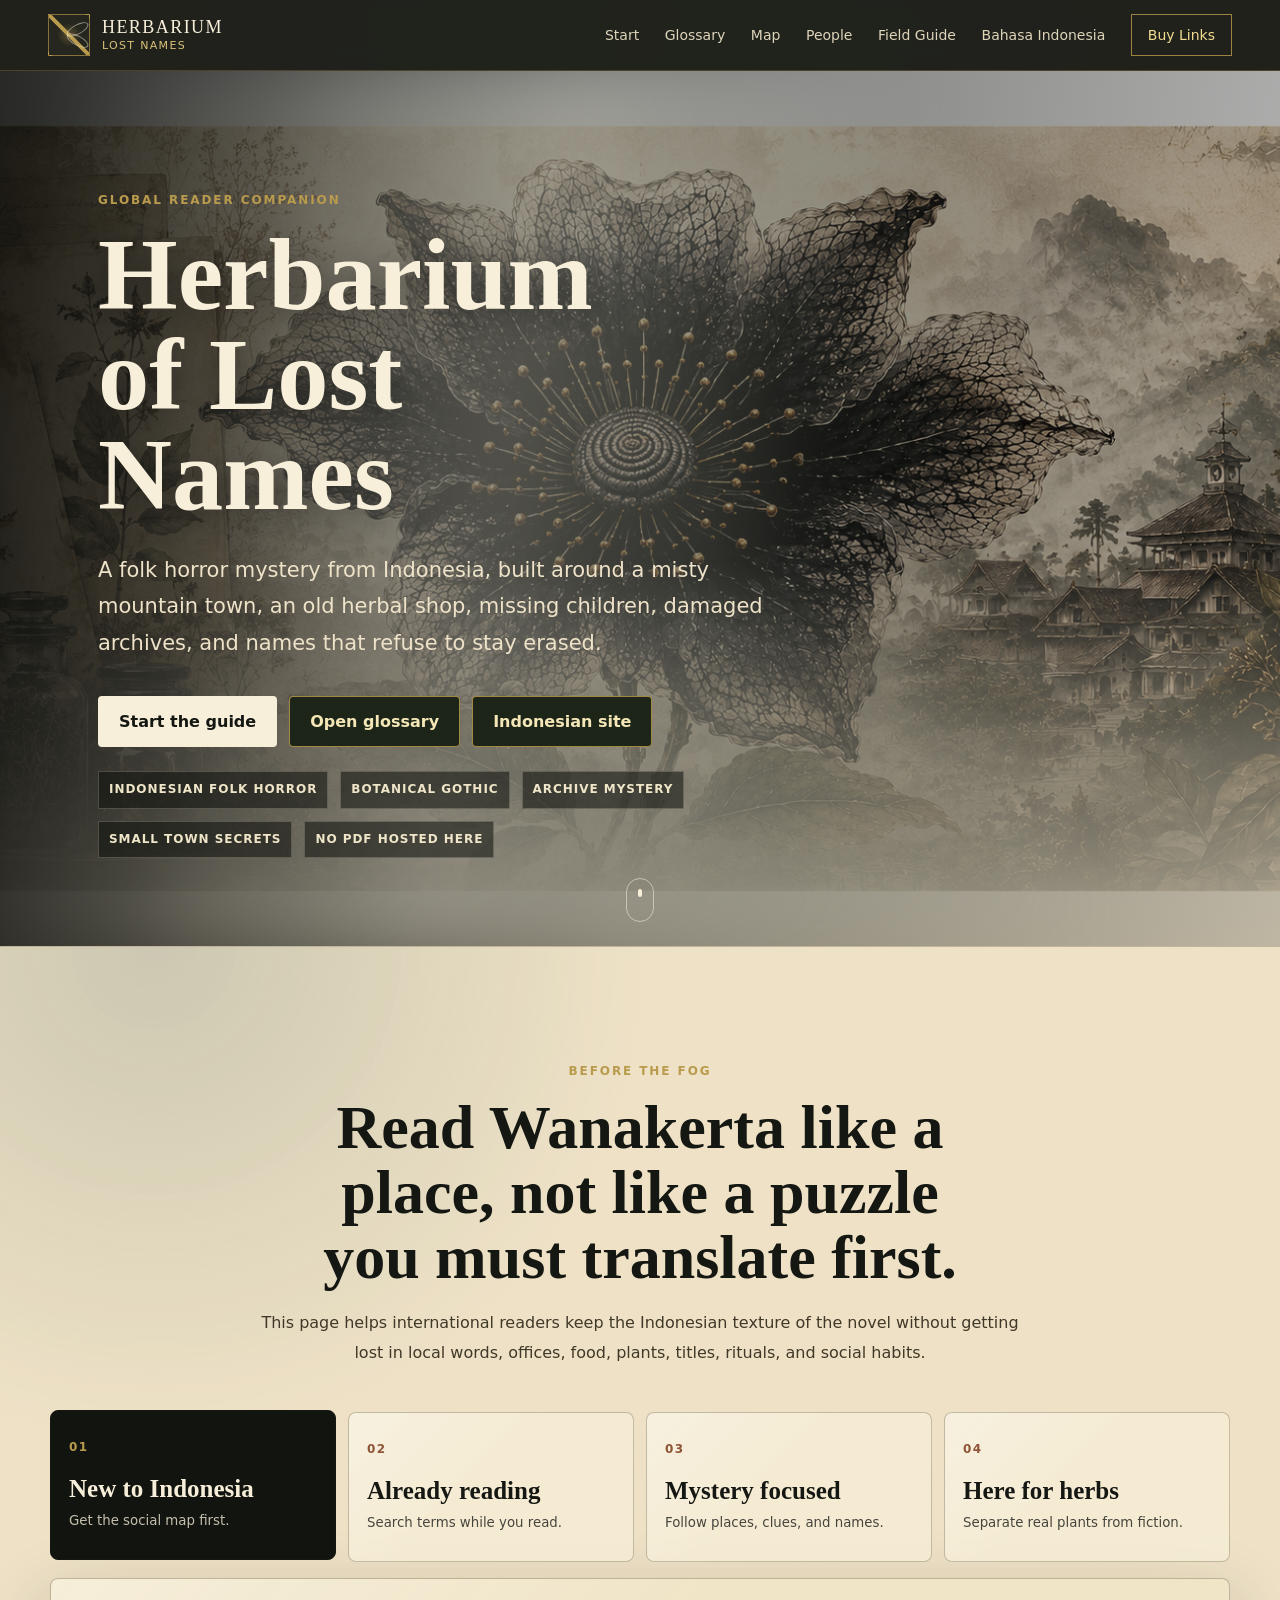
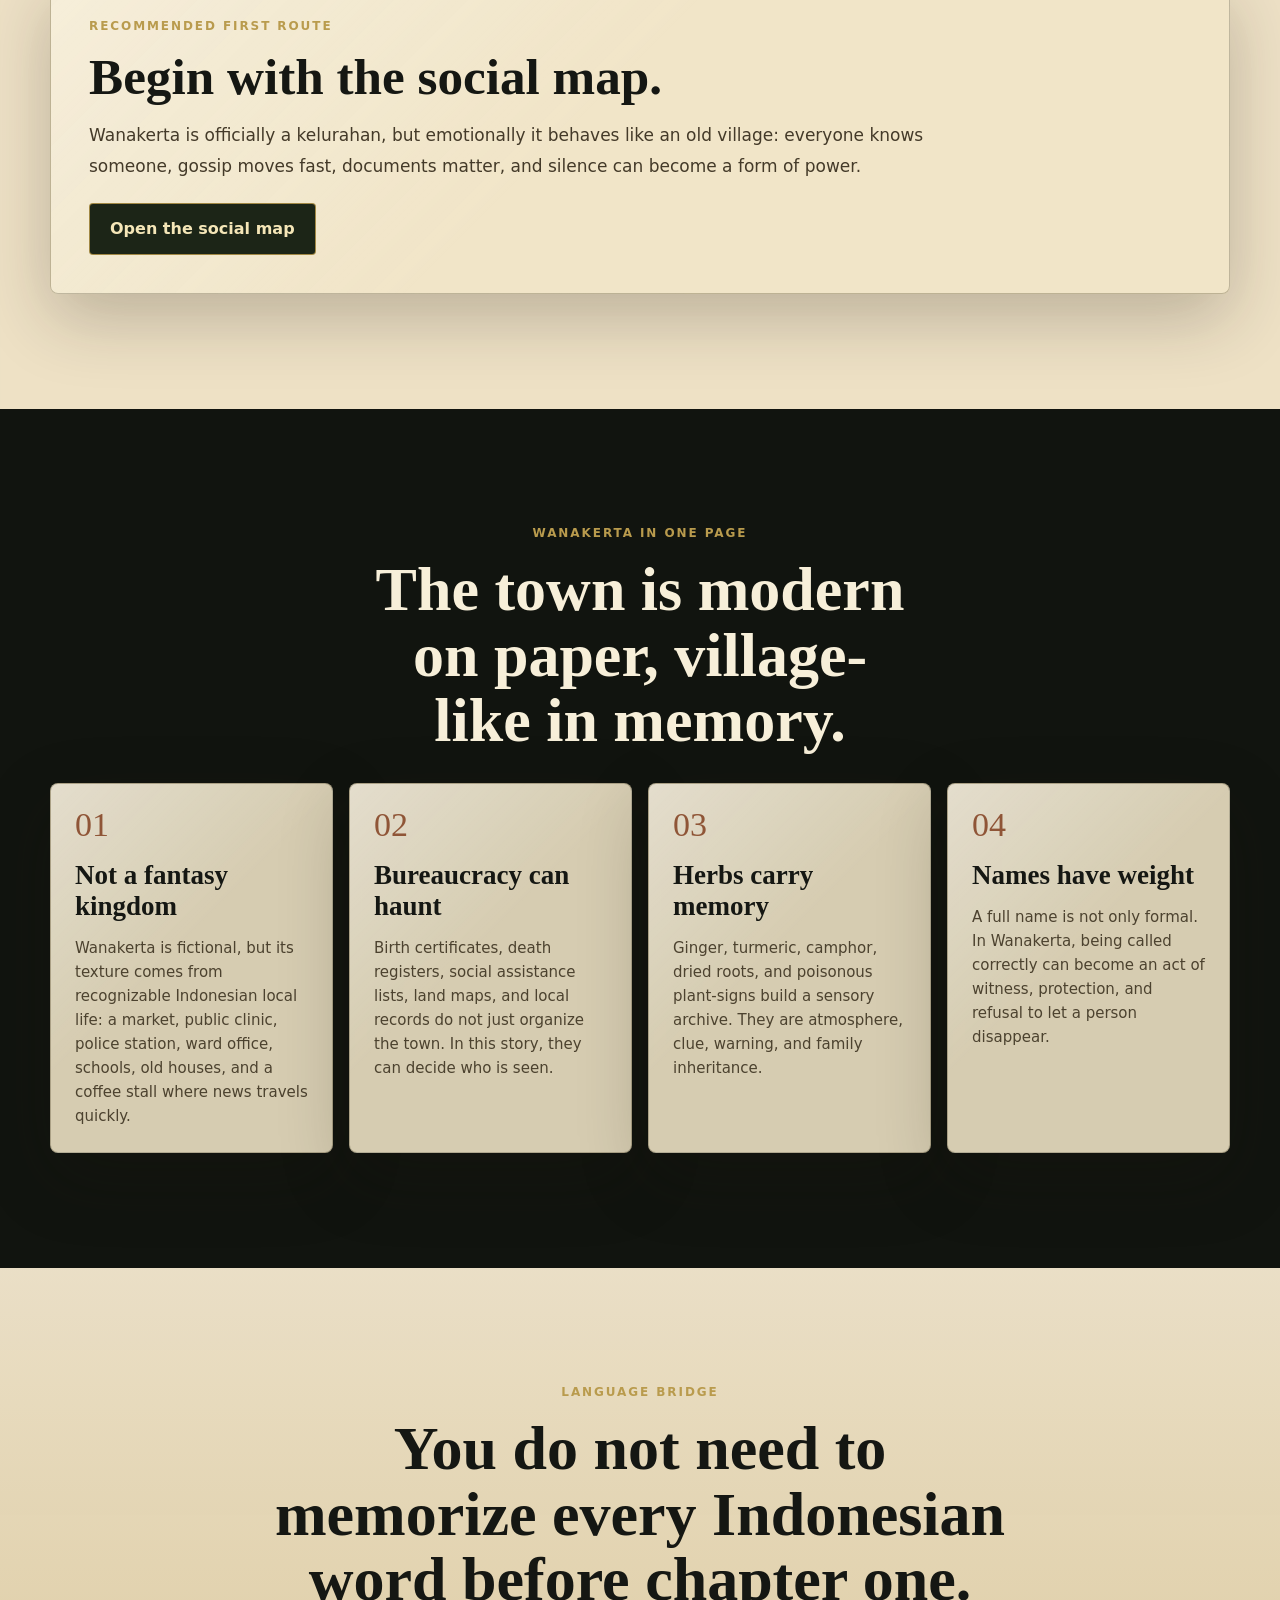
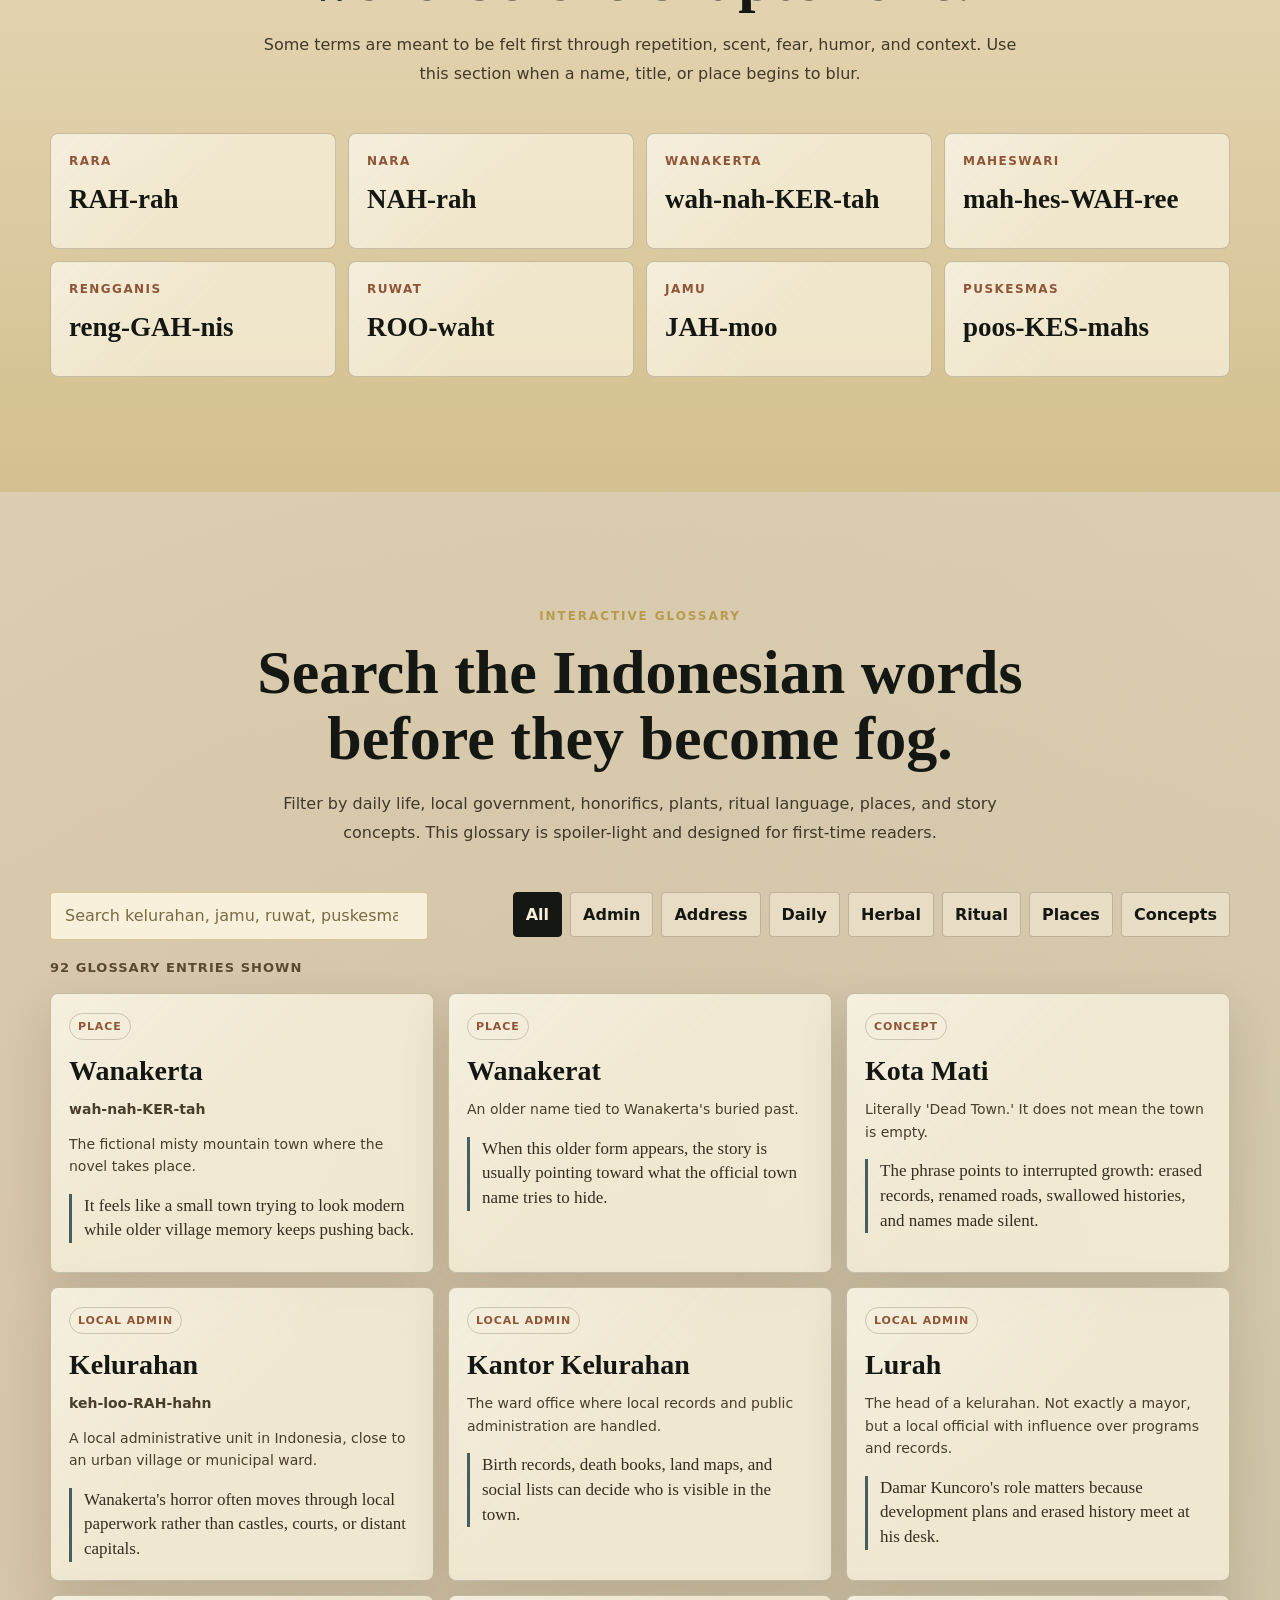
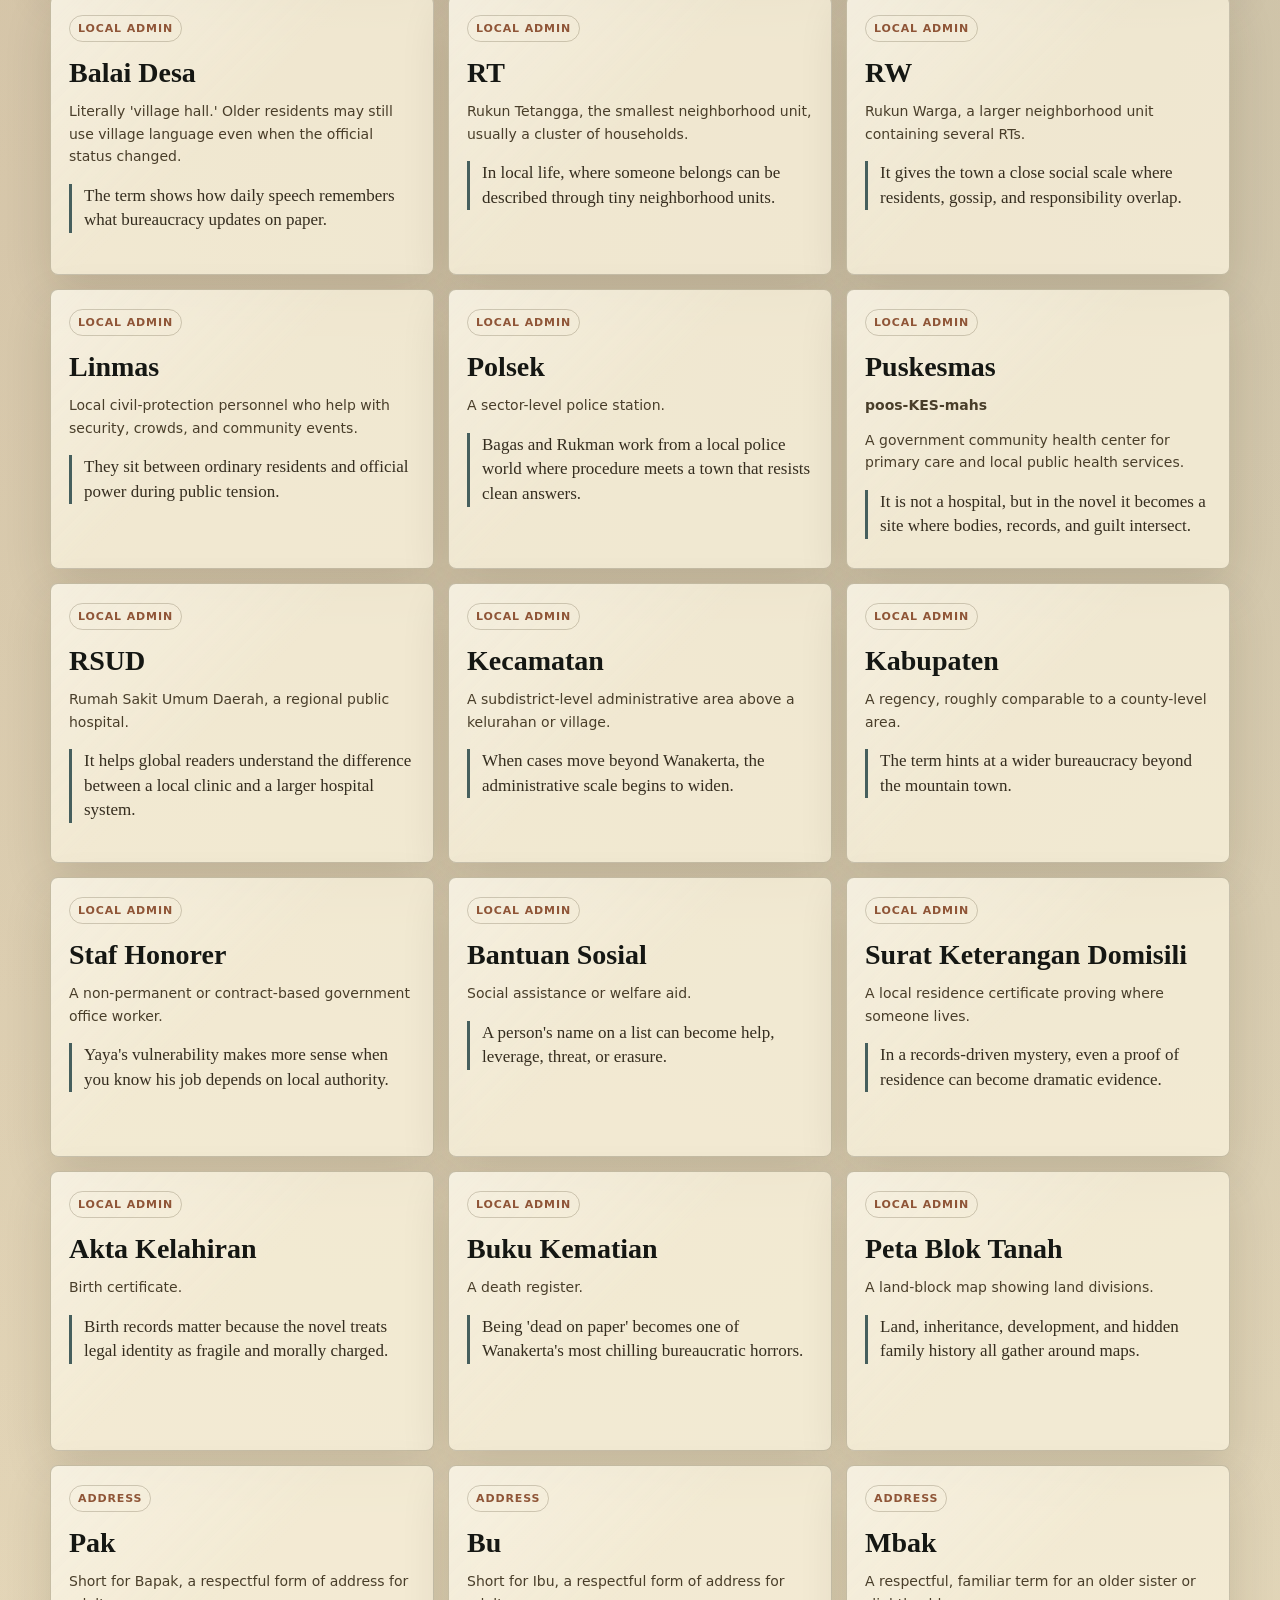
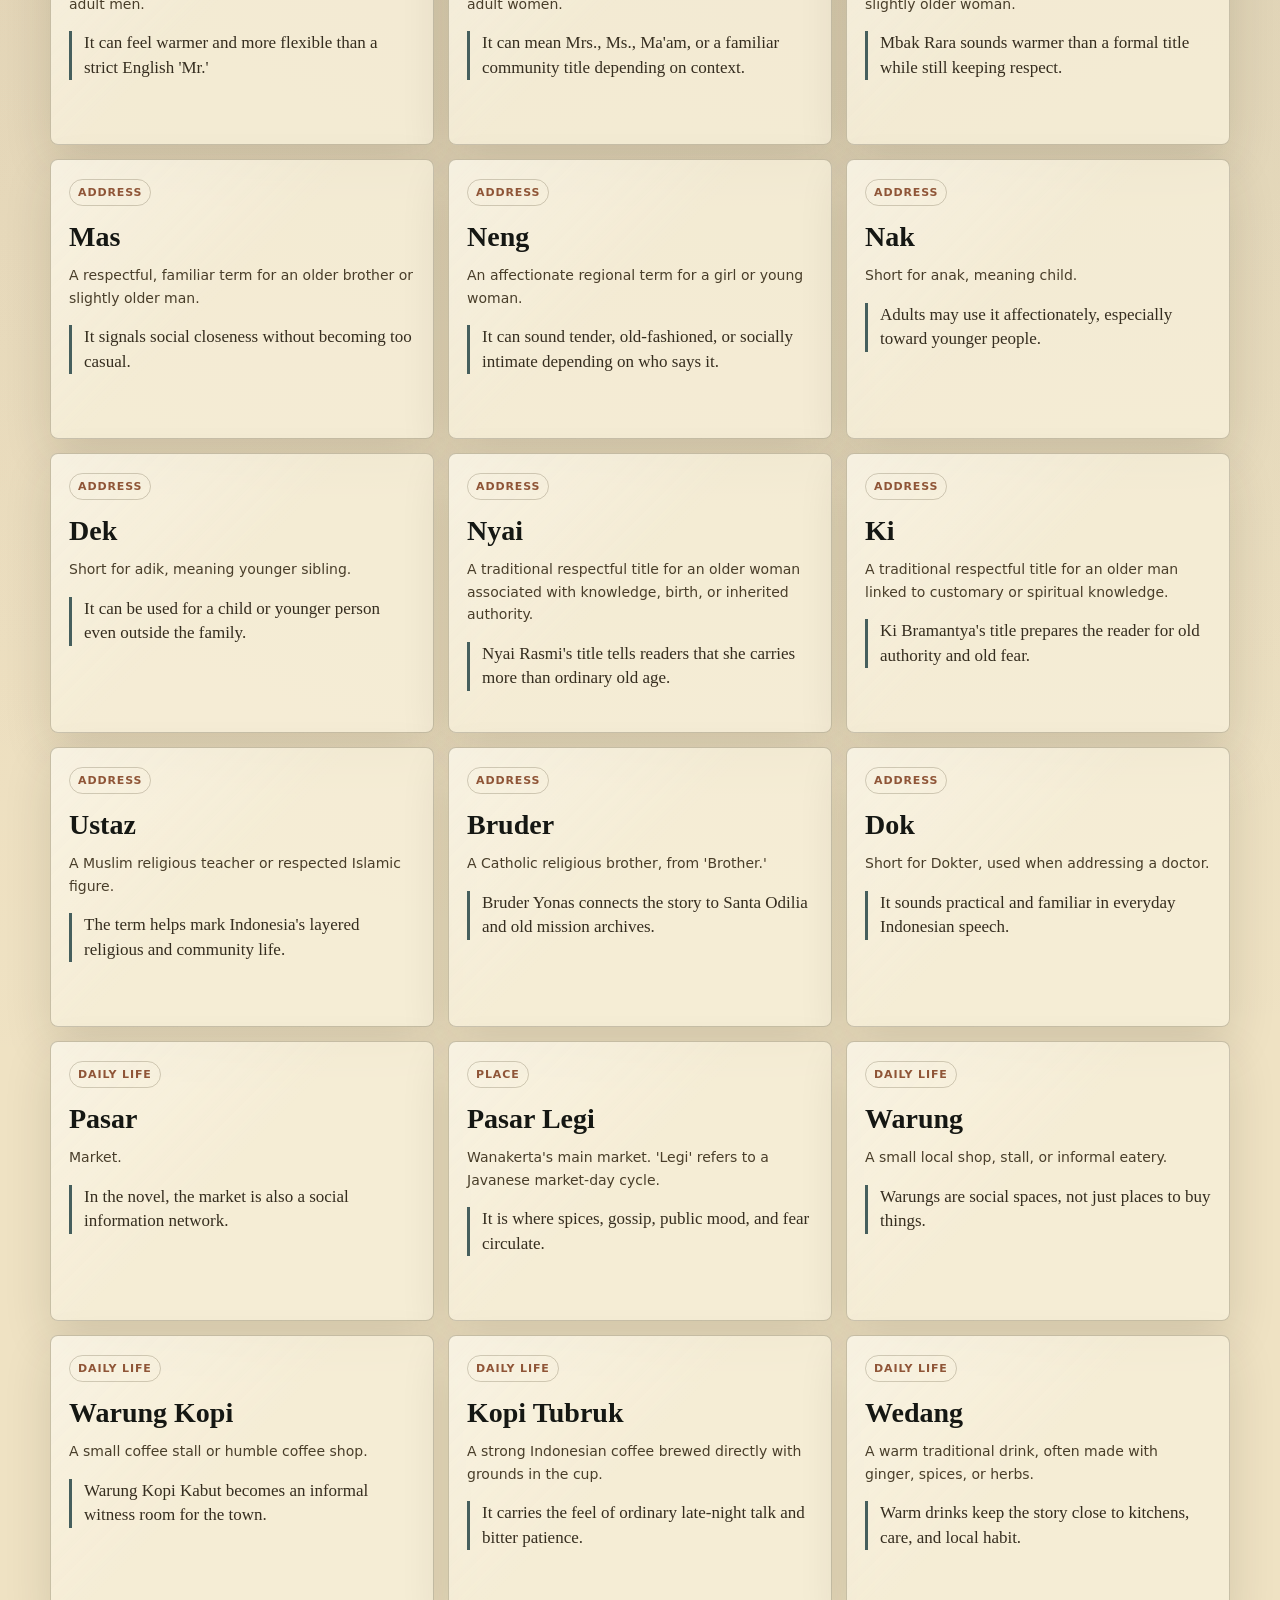
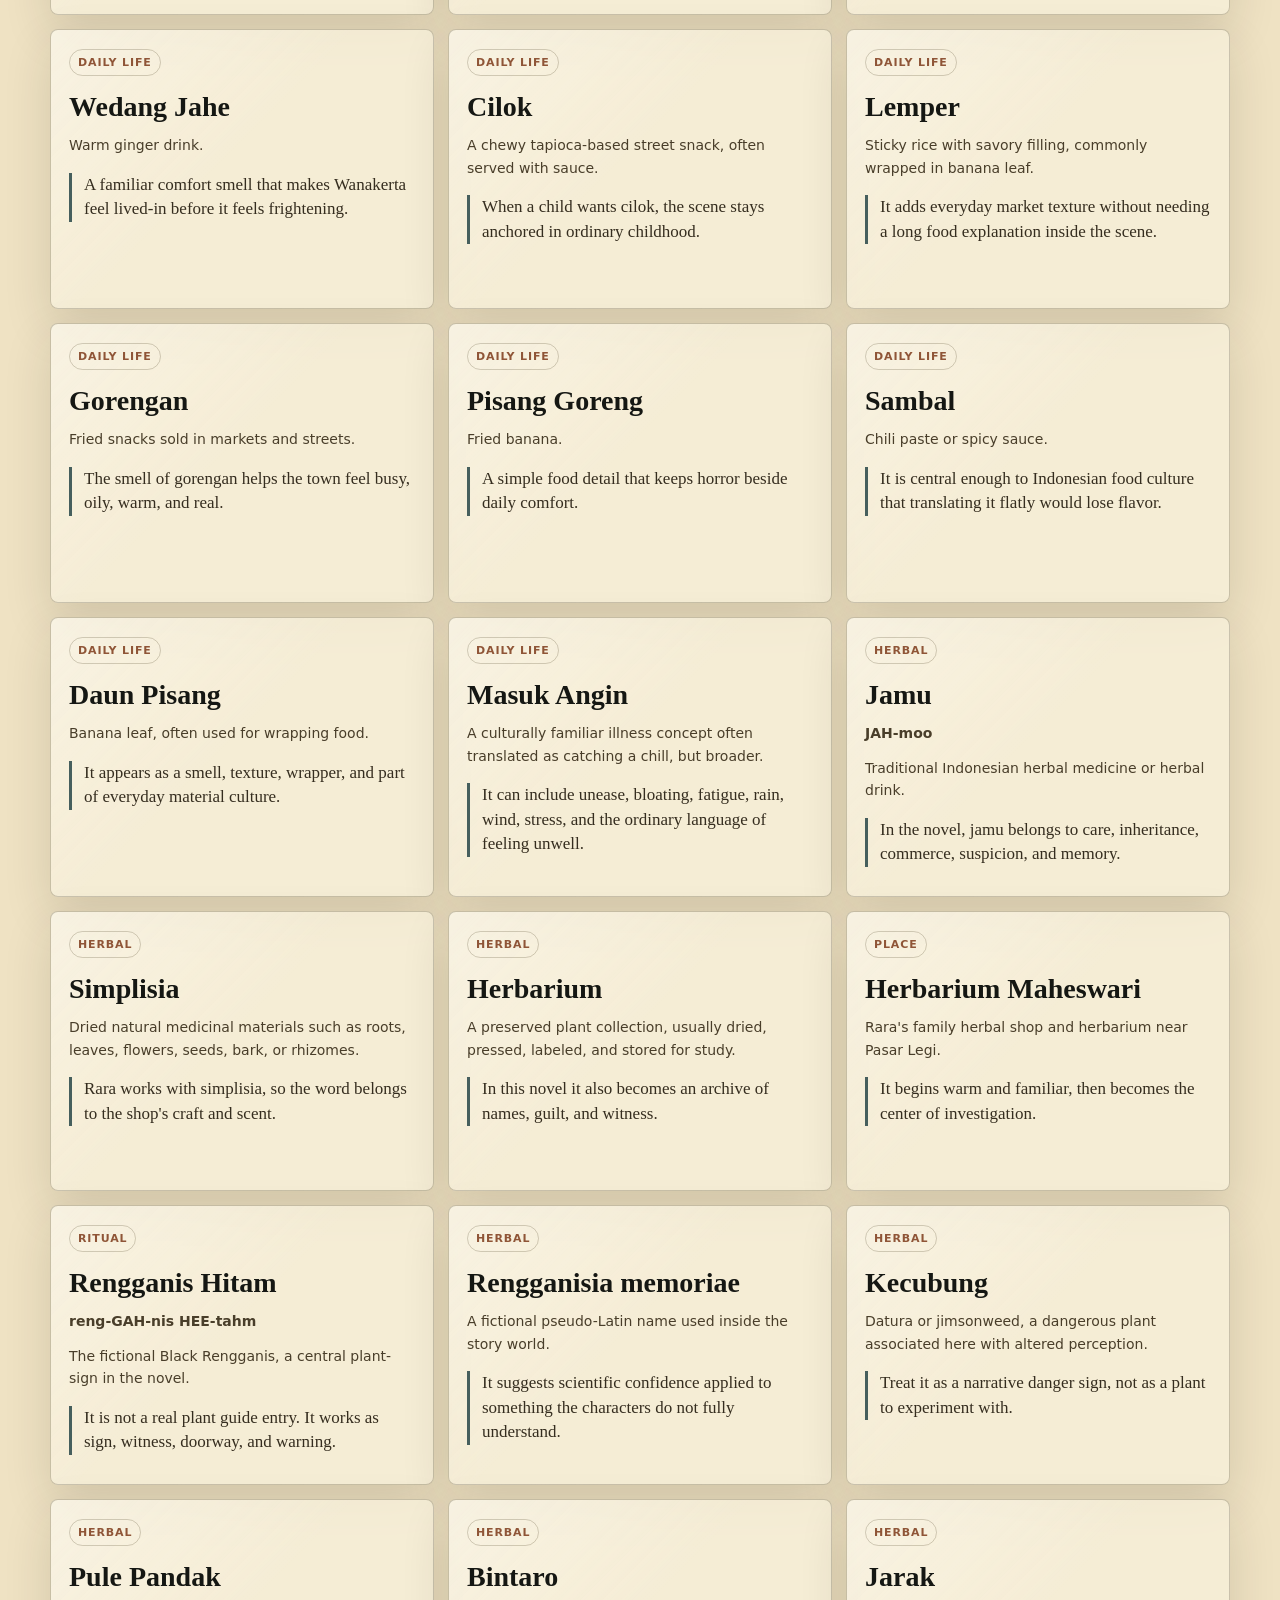
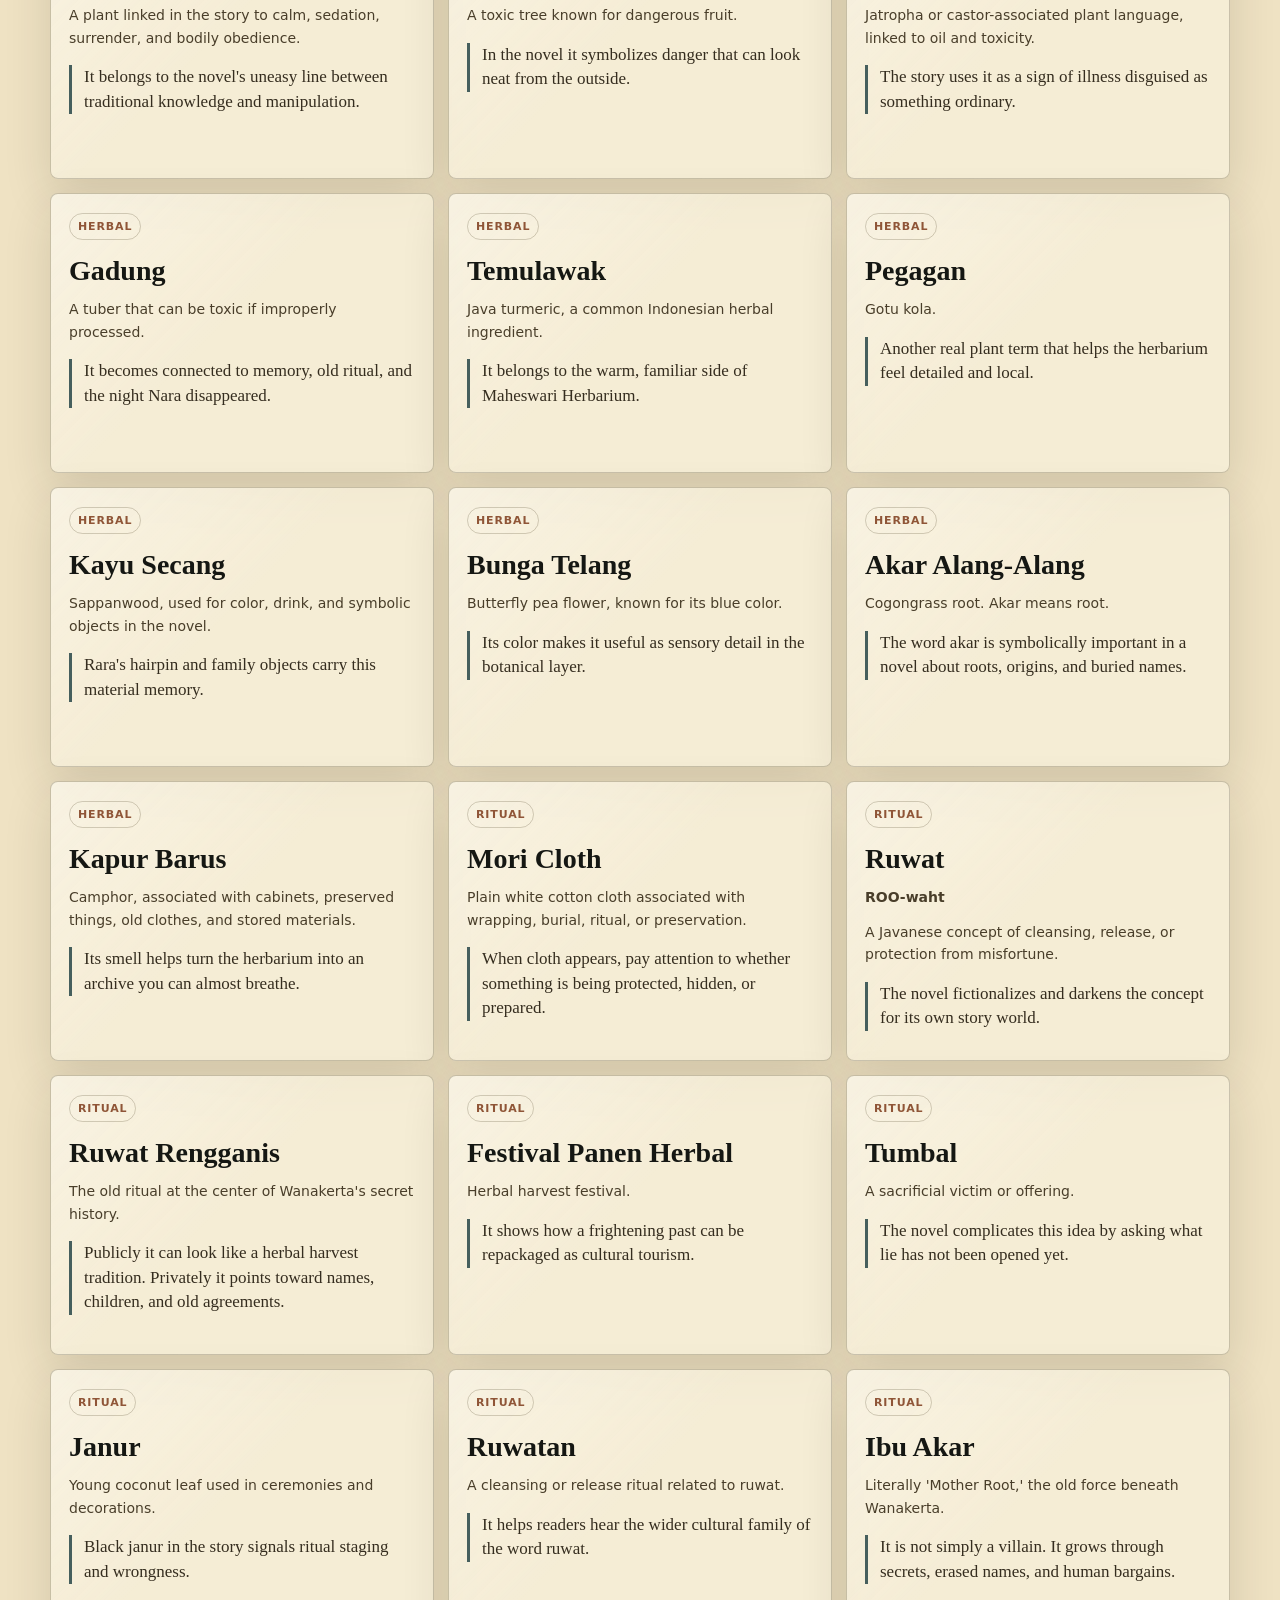
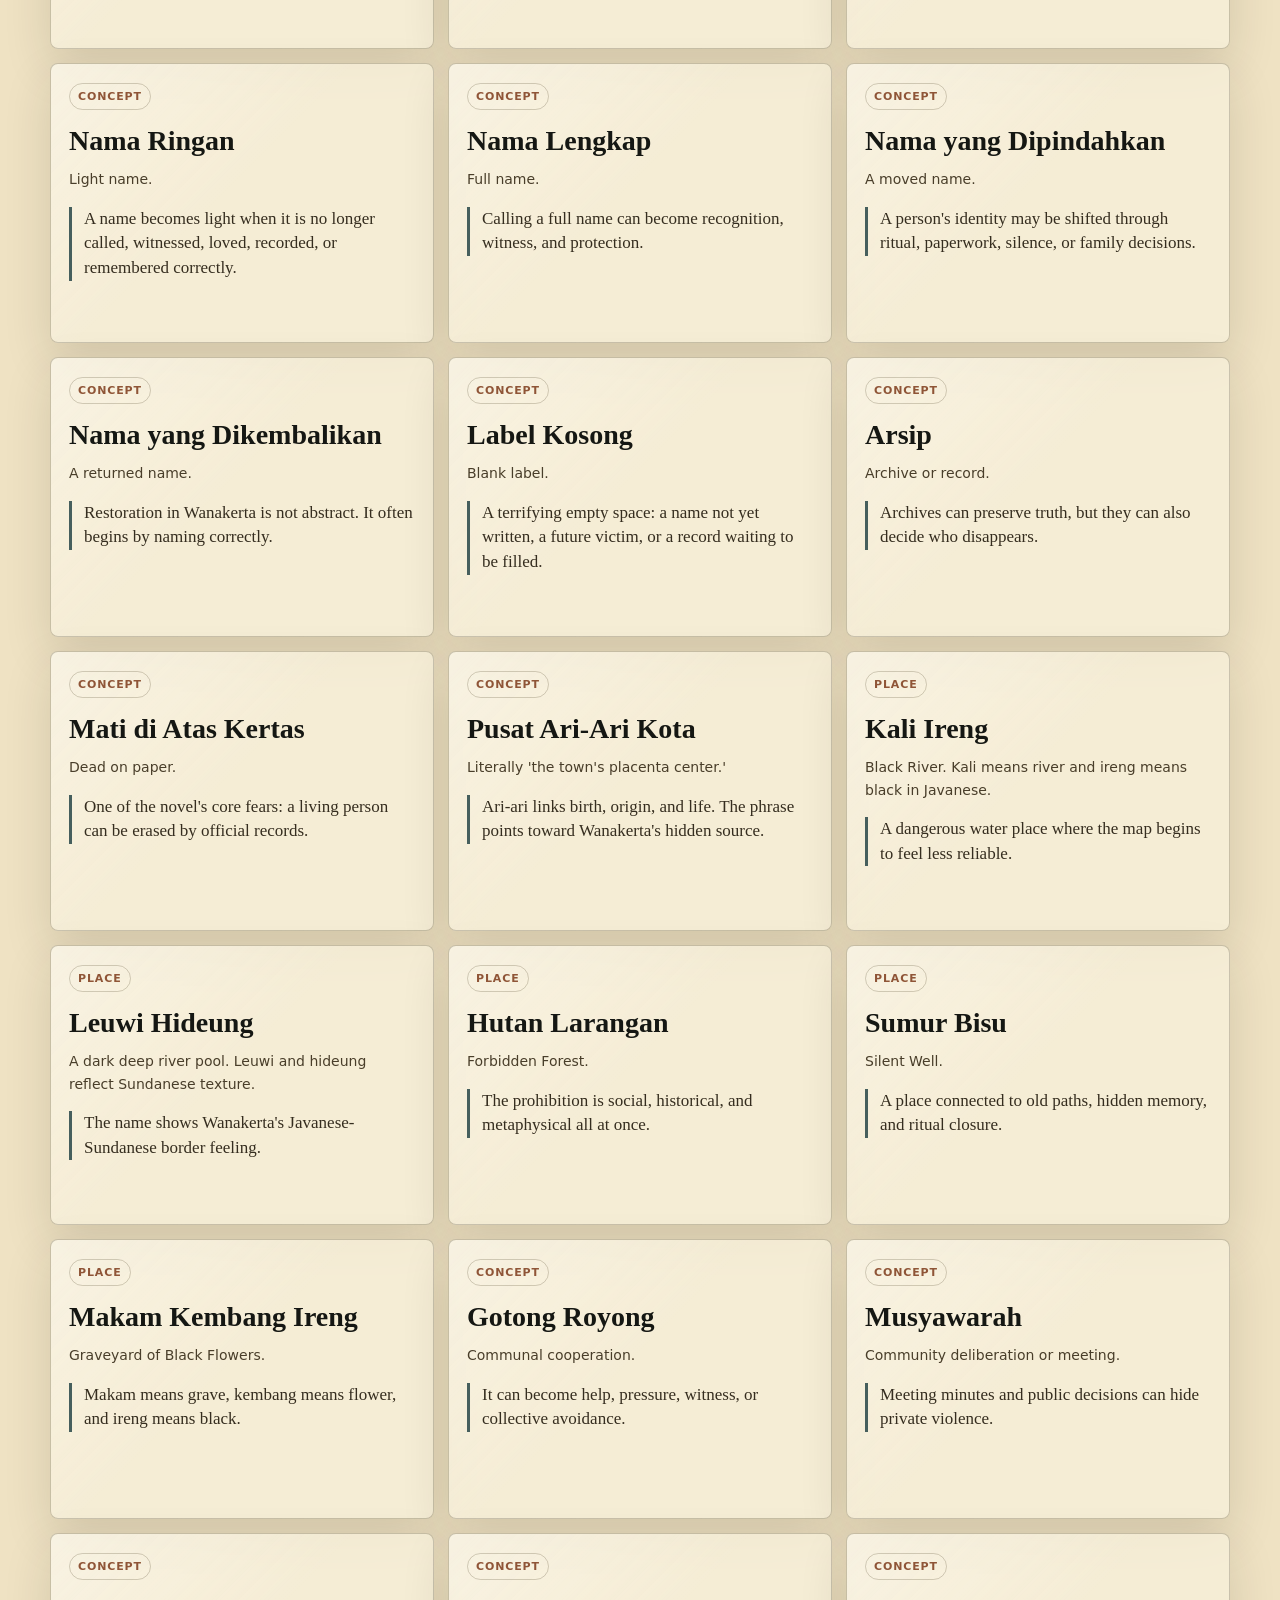
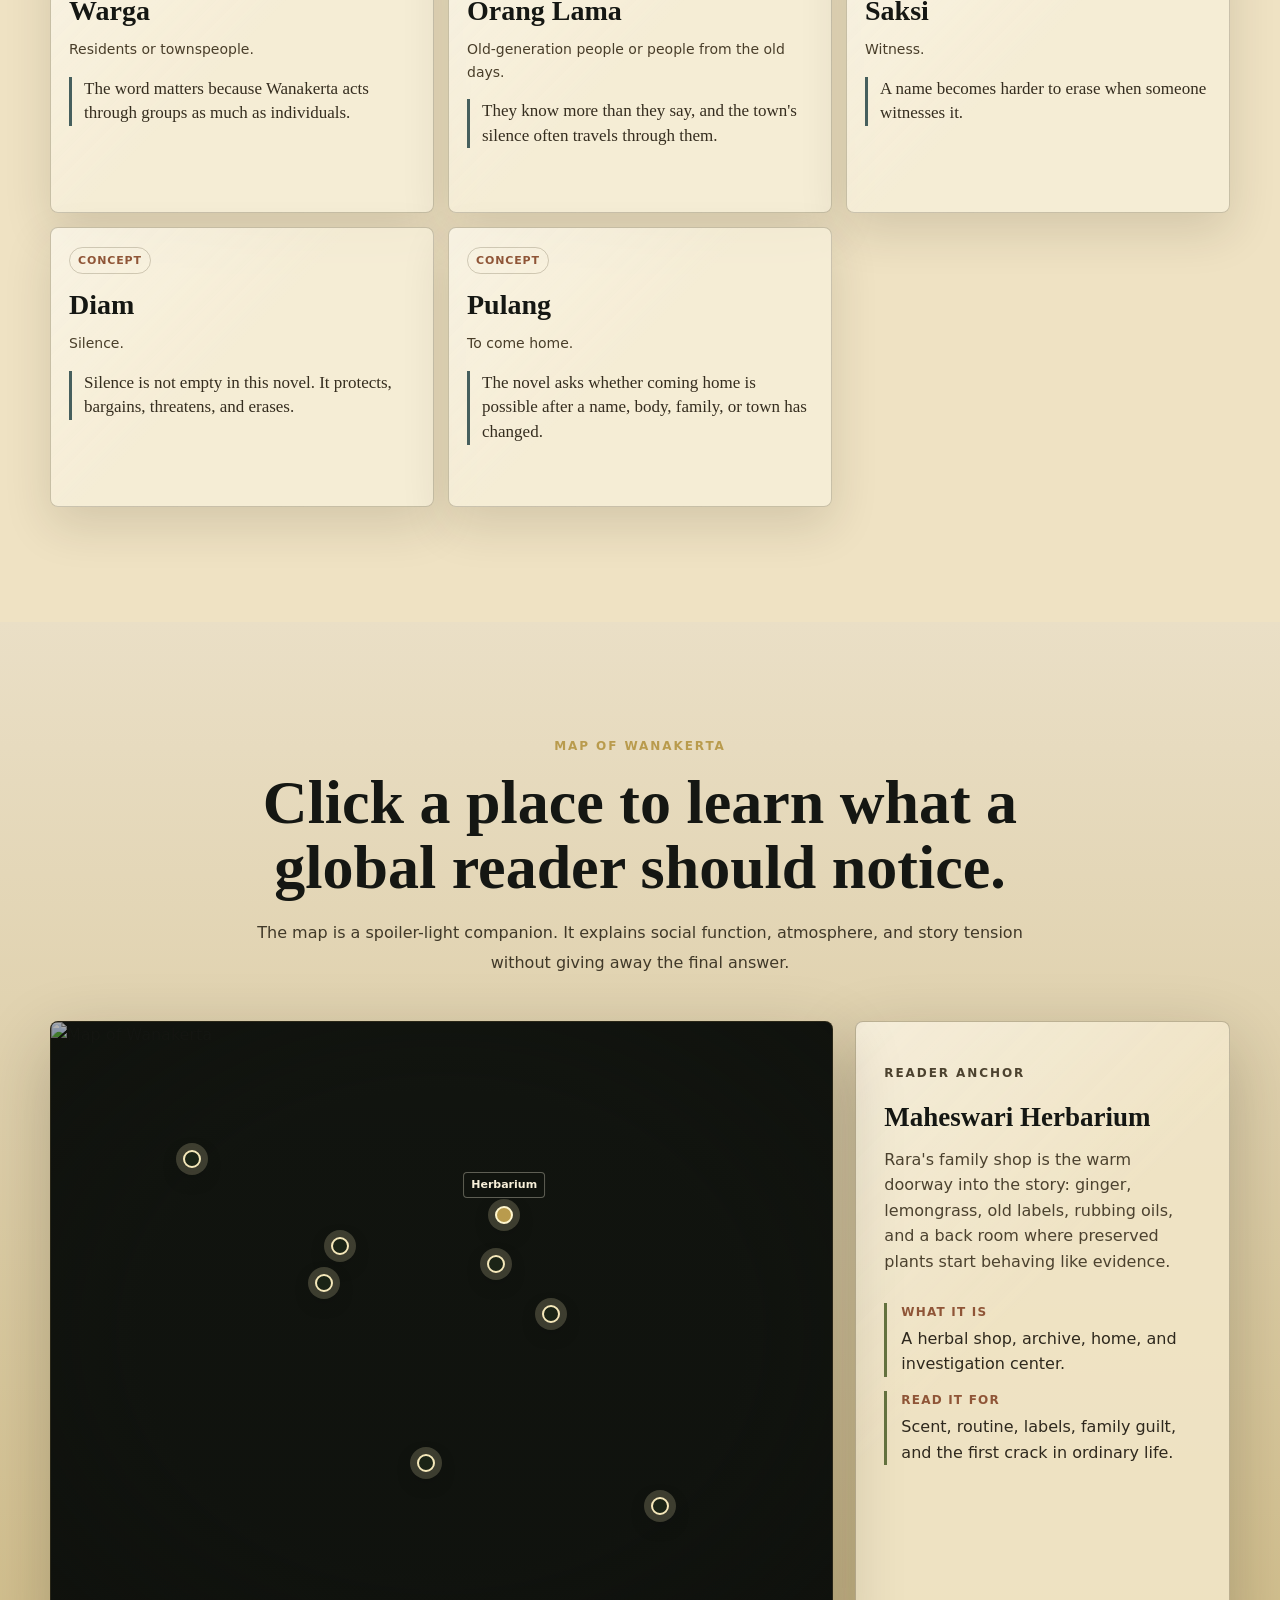
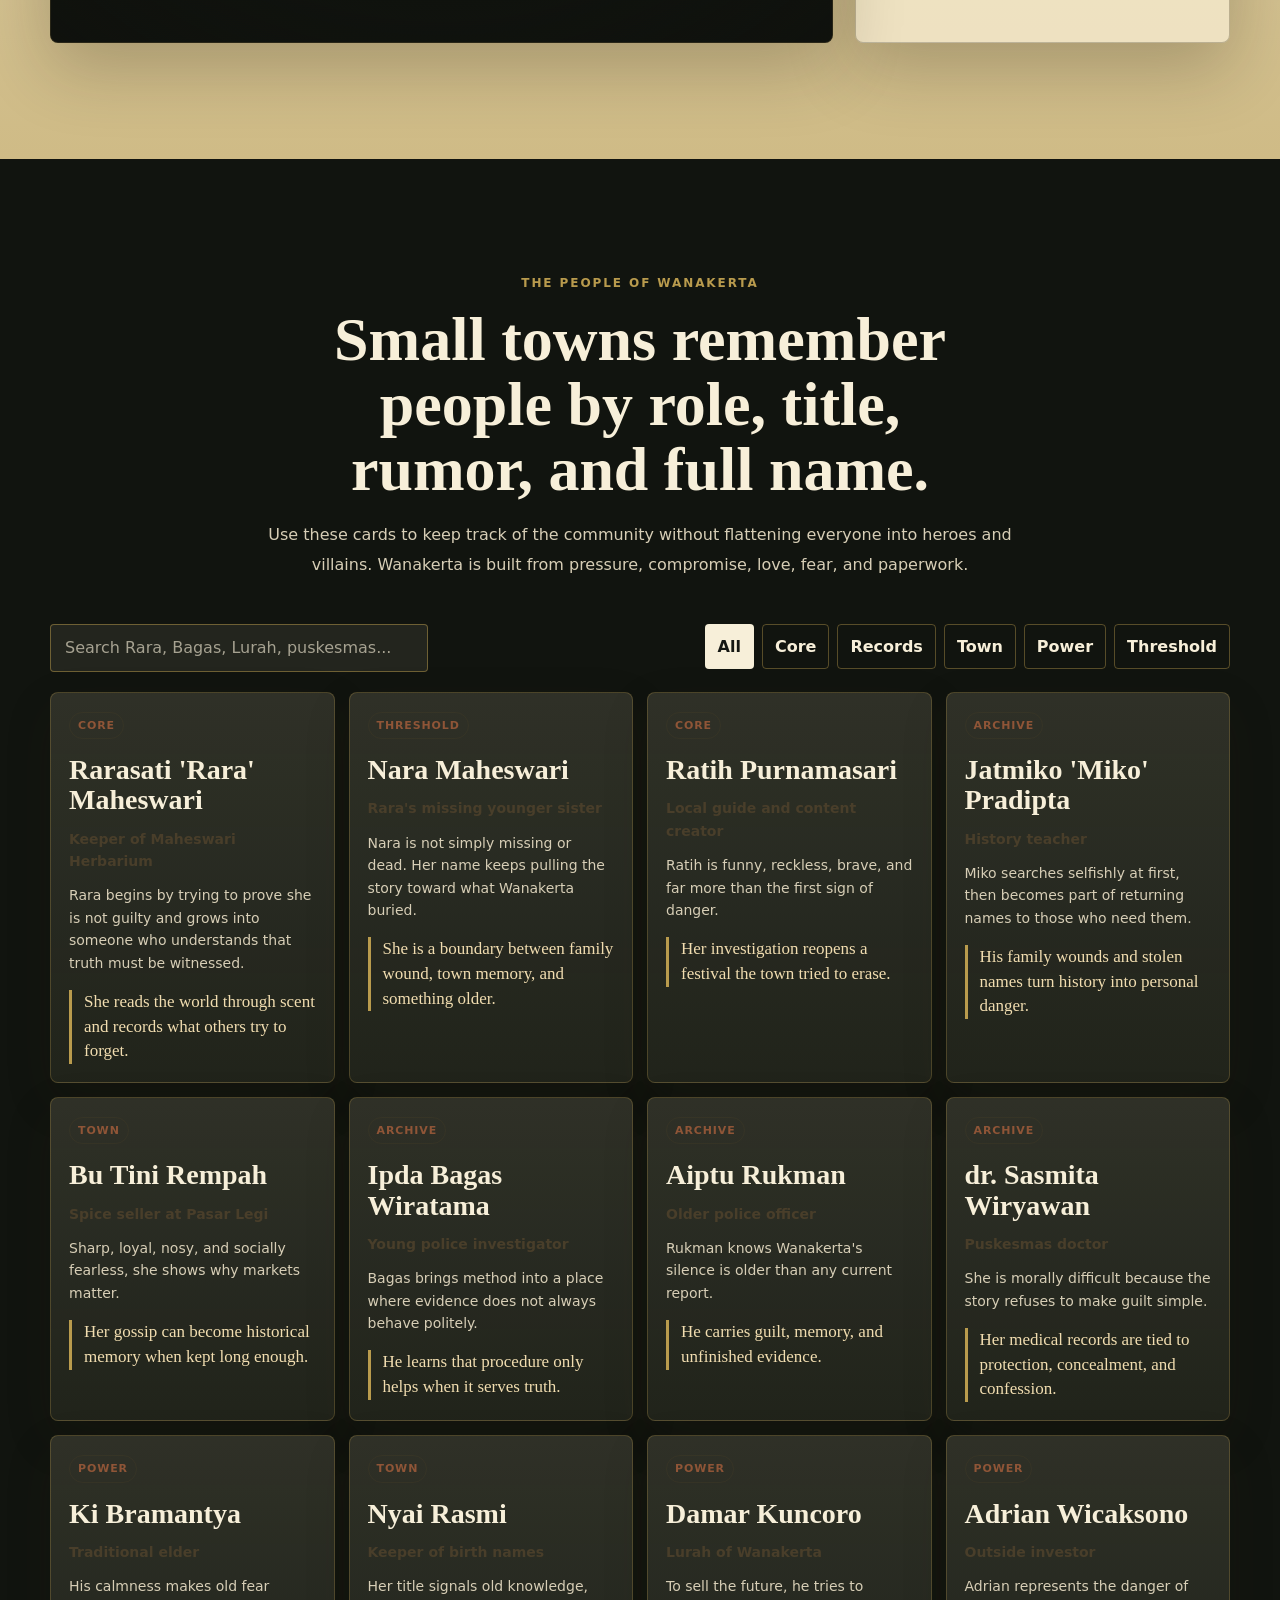
==== en/index.html @ a735454b "Add files via upload" ====
<!doctype html>
<html lang="en">
  <head>
    <meta charset="utf-8" />
    <meta name="viewport" content="width=device-width, initial-scale=1" />
    <title>Herbarium of Lost Names - Global Reader Companion</title>
    <meta
      name="description"
      content="English companion site for Herbarium of Lost Names: Mysteries of Wanakerta by Marchelyn. Explore the glossary, map, characters, Indonesian terms, and botanical atmosphere before reading."
    />
    <meta property="og:title" content="Herbarium of Lost Names" />
    <meta
      property="og:description"
      content="Enter Wanakerta through fog, herbs, records, missing names, and an Indonesian glossary built for global readers."
    />
    <meta property="og:type" content="website" />
    <meta property="og:image" content="../assets/banner-herbarium.png" />
    <link rel="alternate" hreflang="id" href="../" />
    <link rel="icon" href="../assets/cover-hnnyh.png" type="image/png" />
    <link rel="preload" href="../assets/banner-herbarium.png" as="image" />
    <link rel="stylesheet" href="../styles.css" />
    <link rel="stylesheet" href="global.css" />
  </head>
  <body class="global-page">
    <a class="skip-link" href="#main">Skip to main content</a>

    <header class="site-header" data-header>
      <a class="brand" href="#home" aria-label="Back to start">
        <span class="brand-mark" aria-hidden="true"></span>
        <span>
          <span class="brand-title">Herbarium</span>
          <span class="brand-subtitle">Lost Names</span>
        </span>
      </a>

      <button class="menu-toggle" type="button" aria-expanded="false" aria-controls="site-nav">
        <span></span>
        <span></span>
        <span></span>
        <span class="sr-only">Open menu</span>
      </button>

      <nav class="site-nav" id="site-nav" aria-label="Main navigation">
        <a href="#orientation">Start</a>
        <a href="#glossary">Glossary</a>
        <a href="#map">Map</a>
        <a href="#people">People</a>
        <a href="#field-guide">Field Guide</a>
        <a href="../">Bahasa Indonesia</a>
        <a href="#buy" class="nav-cta">Buy Links</a>
      </nav>
    </header>

    <main id="main">
      <section class="hero global-hero" id="home">
        <div class="hero-media" aria-hidden="true">
          <img src="../assets/banner-herbarium.png" alt="" />
        </div>
        <div class="hero-scrim"></div>
        <div class="fog-layer fog-one"></div>
        <div class="fog-layer fog-two"></div>

        <div class="hero-content">
          <p class="eyebrow">Global Reader Companion</p>
          <h1>
            <span>Herbarium</span>
            <span>of Lost</span>
            <span>Names</span>
          </h1>
          <p class="hero-copy">
            A folk horror mystery from Indonesia, built around a misty mountain town, an old
            herbal shop, missing children, damaged archives, and names that refuse to stay erased.
          </p>
          <div class="hero-actions">
            <a class="button button-light" href="#orientation">Start the guide</a>
            <a class="button button-dark" href="#glossary">Open glossary</a>
            <a class="button button-dark" href="../">Indonesian site</a>
          </div>
          <div class="quick-notes" aria-label="Reading signals">
            <span>Indonesian folk horror</span>
            <span>Botanical gothic</span>
            <span>Archive mystery</span>
            <span>Small town secrets</span>
            <span>No PDF hosted here</span>
          </div>
        </div>

        <a class="scroll-cue" href="#orientation" aria-label="Continue to reader orientation">
          <span></span>
        </a>
      </section>

      <section class="orientation-section section-pad" id="orientation">
        <div class="section-heading">
          <p class="eyebrow">Before the Fog</p>
          <h2>Read Wanakerta like a place, not like a puzzle you must translate first.</h2>
          <p>
            This page helps international readers keep the Indonesian texture of the novel without
            getting lost in local words, offices, food, plants, titles, rituals, and social habits.
          </p>
        </div>

        <div class="reader-paths">
          <button class="path-card active" type="button" data-path="new">
            <span>01</span>
            <strong>New to Indonesia</strong>
            <small>Get the social map first.</small>
          </button>
          <button class="path-card" type="button" data-path="reading">
            <span>02</span>
            <strong>Already reading</strong>
            <small>Search terms while you read.</small>
          </button>
          <button class="path-card" type="button" data-path="mystery">
            <span>03</span>
            <strong>Mystery focused</strong>
            <small>Follow places, clues, and names.</small>
          </button>
          <button class="path-card" type="button" data-path="plants">
            <span>04</span>
            <strong>Here for herbs</strong>
            <small>Separate real plants from fiction.</small>
          </button>
        </div>

        <article class="reader-panel" aria-live="polite">
          <p class="eyebrow" data-path-kicker>Recommended first route</p>
          <h3 data-path-title>Begin with the social map.</h3>
          <p data-path-copy>
            Wanakerta is officially a kelurahan, but emotionally it behaves like an old village:
            everyone knows someone, gossip moves fast, documents matter, and silence can become
            a form of power.
          </p>
          <a data-path-link class="button button-dark" href="#local-world">Open the social map</a>
        </article>
      </section>

      <section class="local-world-section section-pad" id="local-world">
        <div class="section-heading compact">
          <p class="eyebrow">Wanakerta in One Page</p>
          <h2>The town is modern on paper, village-like in memory.</h2>
        </div>

        <div class="feature-grid global-feature-grid">
          <article class="feature-panel">
            <span class="panel-index">01</span>
            <h3>Not a fantasy kingdom</h3>
            <p>
              Wanakerta is fictional, but its texture comes from recognizable Indonesian local life:
              a market, public clinic, police station, ward office, schools, old houses, and a coffee
              stall where news travels quickly.
            </p>
          </article>
          <article class="feature-panel">
            <span class="panel-index">02</span>
            <h3>Bureaucracy can haunt</h3>
            <p>
              Birth certificates, death registers, social assistance lists, land maps, and local
              records do not just organize the town. In this story, they can decide who is seen.
            </p>
          </article>
          <article class="feature-panel">
            <span class="panel-index">03</span>
            <h3>Herbs carry memory</h3>
            <p>
              Ginger, turmeric, camphor, dried roots, and poisonous plant-signs build a sensory
              archive. They are atmosphere, clue, warning, and family inheritance.
            </p>
          </article>
          <article class="feature-panel">
            <span class="panel-index">04</span>
            <h3>Names have weight</h3>
            <p>
              A full name is not only formal. In Wanakerta, being called correctly can become an act
              of witness, protection, and refusal to let a person disappear.
            </p>
          </article>
        </div>
      </section>

      <section class="language-bridge-section section-pad">
        <div class="section-heading">
          <p class="eyebrow">Language Bridge</p>
          <h2>You do not need to memorize every Indonesian word before chapter one.</h2>
          <p>
            Some terms are meant to be felt first through repetition, scent, fear, humor, and context.
            Use this section when a name, title, or place begins to blur.
          </p>
        </div>

        <div class="pronunciation-grid">
          <article class="pronunciation-card">
            <span>Rara</span>
            <strong>RAH-rah</strong>
          </article>
          <article class="pronunciation-card">
            <span>Nara</span>
            <strong>NAH-rah</strong>
          </article>
          <article class="pronunciation-card">
            <span>Wanakerta</span>
            <strong>wah-nah-KER-tah</strong>
          </article>
          <article class="pronunciation-card">
            <span>Maheswari</span>
            <strong>mah-hes-WAH-ree</strong>
          </article>
          <article class="pronunciation-card">
            <span>Rengganis</span>
            <strong>reng-GAH-nis</strong>
          </article>
          <article class="pronunciation-card">
            <span>Ruwat</span>
            <strong>ROO-waht</strong>
          </article>
          <article class="pronunciation-card">
            <span>Jamu</span>
            <strong>JAH-moo</strong>
          </article>
          <article class="pronunciation-card">
            <span>Puskesmas</span>
            <strong>poos-KES-mahs</strong>
          </article>
        </div>
      </section>

      <section class="glossary-section section-pad" id="glossary">
        <div class="section-heading">
          <p class="eyebrow">Interactive Glossary</p>
          <h2>Search the Indonesian words before they become fog.</h2>
          <p>
            Filter by daily life, local government, honorifics, plants, ritual language, places, and
            story concepts. This glossary is spoiler-light and designed for first-time readers.
          </p>
        </div>

        <div class="global-tools">
          <label class="search-box light">
            <span class="sr-only">Search glossary</span>
            <input type="search" id="glossary-search" placeholder="Search kelurahan, jamu, ruwat, puskesmas..." />
          </label>
          <div class="glossary-tabs" aria-label="Glossary filters">
            <button class="active" type="button" data-term-filter="all">All</button>
            <button type="button" data-term-filter="admin">Admin</button>
            <button type="button" data-term-filter="address">Address</button>
            <button type="button" data-term-filter="daily">Daily</button>
            <button type="button" data-term-filter="herbal">Herbal</button>
            <button type="button" data-term-filter="ritual">Ritual</button>
            <button type="button" data-term-filter="place">Places</button>
            <button type="button" data-term-filter="concept">Concepts</button>
          </div>
        </div>

        <p class="result-count" data-glossary-count></p>
        <div class="glossary-grid" data-glossary-grid></div>
      </section>

      <section class="map-section global-map-section section-pad" id="map">
        <div class="section-heading">
          <p class="eyebrow">Map of Wanakerta</p>
          <h2>Click a place to learn what a global reader should notice.</h2>
          <p>
            The map is a spoiler-light companion. It explains social function, atmosphere, and story
            tension without giving away the final answer.
          </p>
        </div>

        <div class="map-layout">
          <div class="map-shell">
            <img src="../assets/peta-wanakerta.png" alt="Map of Wanakerta" />
            <button class="map-pin active" type="button" data-global-place="herbarium" style="--x: 58%; --y: 31%">
              <span>Herbarium</span>
            </button>
            <button class="map-pin" type="button" data-global-place="pasar" style="--x: 37%; --y: 36%">
              <span>Pasar Legi</span>
            </button>
            <button class="map-pin" type="button" data-global-place="warung" style="--x: 35%; --y: 42%">
              <span>Coffee Stall</span>
            </button>
            <button class="map-pin" type="button" data-global-place="kelurahan" style="--x: 57%; --y: 39%">
              <span>Ward Office</span>
            </button>
            <button class="map-pin" type="button" data-global-place="puskesmas" style="--x: 64%; --y: 47%">
              <span>Puskesmas</span>
            </button>
            <button class="map-pin" type="button" data-global-place="santa" style="--x: 18%; --y: 22%">
              <span>Santa Odilia</span>
            </button>
            <button class="map-pin" type="button" data-global-place="hutan" style="--x: 48%; --y: 71%">
              <span>Forbidden Forest</span>
            </button>
            <button class="map-pin" type="button" data-global-place="sumur" style="--x: 78%; --y: 78%">
              <span>Silent Well</span>
            </button>
          </div>

          <aside class="place-card global-place-card" aria-live="polite">
            <p class="eyebrow" data-global-place-zone>Reader Anchor</p>
            <h3 data-global-place-name>Maheswari Herbarium</h3>
            <p data-global-place-copy>
              Rara's family shop is the warm doorway into the story: ginger, lemongrass, old labels,
              rubbing oils, and a back room where preserved plants start behaving like evidence.
            </p>
            <dl>
              <div>
                <dt>What it is</dt>
                <dd data-global-place-function>A herbal shop, archive, home, and investigation center.</dd>
              </div>
              <div>
                <dt>Read it for</dt>
                <dd data-global-place-note>Scent, routine, labels, family guilt, and the first crack in ordinary life.</dd>
              </div>
            </dl>
          </aside>
        </div>
      </section>

      <section class="people-section section-pad" id="people">
        <div class="section-heading">
          <p class="eyebrow">The People of Wanakerta</p>
          <h2>Small towns remember people by role, title, rumor, and full name.</h2>
          <p>
            Use these cards to keep track of the community without flattening everyone into heroes
            and villains. Wanakerta is built from pressure, compromise, love, fear, and paperwork.
          </p>
        </div>

        <div class="global-tools">
          <label class="search-box light">
            <span class="sr-only">Search people</span>
            <input type="search" id="people-search" placeholder="Search Rara, Bagas, Lurah, puskesmas..." />
          </label>
          <div class="people-tabs" aria-label="People filters">
            <button class="active" type="button" data-people-filter="all">All</button>
            <button type="button" data-people-filter="core">Core</button>
            <button type="button" data-people-filter="archive">Records</button>
            <button type="button" data-people-filter="town">Town</button>
            <button type="button" data-people-filter="power">Power</button>
            <button type="button" data-people-filter="threshold">Threshold</button>
          </div>
        </div>

        <div class="people-grid" data-people-grid></div>
      </section>

      <section class="field-guide-section section-pad" id="field-guide">
        <div class="section-heading">
          <p class="eyebrow">Botanical Field Guide</p>
          <h2>Real plants, fictional signs, and the safest way to enjoy the herbarium layer.</h2>
          <p>
            These notes help global readers understand aroma, plant parts, Indonesian naming, and
            symbolic function. They are not recipes, dosage advice, treatment guidance, or real-world
            poison-handling instructions.
          </p>
        </div>

        <div class="global-tools">
          <label class="search-box light">
            <span class="sr-only">Search plants</span>
            <input type="search" id="plant-search" placeholder="Search ginger, datura, camphor, Rengganis..." />
          </label>
          <div class="plant-tabs" aria-label="Plant filters">
            <button class="active" type="button" data-plant-filter="all">All</button>
            <button type="button" data-plant-filter="comfort">Shop aroma</button>
            <button type="button" data-plant-filter="color">Color</button>
            <button type="button" data-plant-filter="root">Roots</button>
            <button type="button" data-plant-filter="danger">Danger signs</button>
            <button type="button" data-plant-filter="fiction">Fictional</button>
          </div>
        </div>

        <div class="plant-guide-grid" data-plant-guide-grid></div>

        <div class="herb-safety global-safety">
          <h3>Safety note for global readers</h3>
          <p>
            The novel uses plants as narrative atmosphere and cultural texture. Do not use the book
            or this site as medical, botanical, pharmaceutical, poison, ritual, or cultural instruction.
            For real plant questions, consult qualified local professionals and reliable references.
          </p>
          <div class="source-links">
            <a href="https://www.nccih.nih.gov/health/herbsataglance" target="_blank" rel="noreferrer">NCCIH Herbs at a Glance</a>
            <a href="https://www.kew.org/plants/ginger" target="_blank" rel="noreferrer">Kew: Ginger</a>
            <a href="https://www.kew.org/plants/turmeric" target="_blank" rel="noreferrer">Kew: Turmeric</a>
            <a href="https://powo.science.kew.org/taxon/urn:lsid:ipni.org:names:486606-1/general-information" target="_blank" rel="noreferrer">Kew POWO: Butterfly pea</a>
            <a href="https://medlineplus.gov/ency/article/002881.htm" target="_blank" rel="noreferrer">MedlinePlus: Jimsonweed</a>
            <a href="https://www.cdc.gov/chemical-emergencies/chemical-fact-sheets/ricin.html" target="_blank" rel="noreferrer">CDC: Ricin</a>
          </div>
        </div>
      </section>

      <section class="theme-section section-pad">
        <div class="section-heading">
          <p class="eyebrow">What to Watch For</p>
          <h2>Six reading keys for international readers.</h2>
        </div>

        <div class="theme-grid">
          <article class="theme-card">
            <span>01</span>
            <h3>Names as witness</h3>
            <p>A name becomes heavier when it is called, written, remembered, and refused to be erased.</p>
          </article>
          <article class="theme-card">
            <span>02</span>
            <h3>Archives as danger</h3>
            <p>Records can protect people, but they can also hide crimes behind official language.</p>
          </article>
          <article class="theme-card">
            <span>03</span>
            <h3>Tourism as erasure</h3>
            <p>Progress banners and heritage branding can make old wounds look clean enough to sell.</p>
          </article>
          <article class="theme-card">
            <span>04</span>
            <h3>Food as social weather</h3>
            <p>Markets, fried snacks, coffee, and warm drinks tell you when Wanakerta feels ordinary.</p>
          </article>
          <article class="theme-card">
            <span>05</span>
            <h3>Silence as action</h3>
            <p>In this town, not speaking is never empty. Silence can shelter, bargain, threaten, or erase.</p>
          </article>
          <article class="theme-card">
            <span>06</span>
            <h3>Homecoming as question</h3>
            <p>Coming home may not mean returning unchanged. The novel asks what must be named first.</p>
          </article>
        </div>
      </section>

      <section class="companion-section section-pad">
        <div class="section-heading compact">
          <p class="eyebrow">Spoiler-Light Companion</p>
          <h2>Open a label, choose a route, or scan the chapter track.</h2>
        </div>

        <div class="companion-grid">
          <article class="global-label-machine">
            <div class="label-paper" data-global-label-output>
              A full name, spoken carefully, can become a way back.
            </div>
            <button class="button button-dark" type="button" data-next-global-label>Open another label</button>
          </article>

          <article class="route-machine global-route-machine">
            <h3>Choose a first route</h3>
            <p>Pick a Wanakerta thread. The note will point you to a mood, not a spoiler.</p>
            <div class="route-options">
              <button class="active" type="button" data-global-route="market">Market gossip</button>
              <button type="button" data-global-route="records">Damaged records</button>
              <button type="button" data-global-route="forest">Forbidden forest</button>
            </div>
            <div class="route-result" data-global-route-result>
              <h4>Market gossip</h4>
              <p>Start with ordinary voices. In Wanakerta, gossip can be cruel, funny, wrong, and historically useful at the same time.</p>
            </div>
          </article>
        </div>

        <ol class="chapter-list global-chapter-list">
          <li>The First Fog at Maheswari Herbarium</li>
          <li>Ratih's Last Video</li>
          <li>The Name That Began to Rot</li>
          <li>The Incomplete Archives</li>
          <li>Pak Seno Writes the Same Sentence</li>
          <li>Five Plants, Five Families</li>
          <li>The Doctor Who Knew Too Much</li>
          <li>The Leaf Map on the Display Window</li>
          <li>The Garden Tended by the Living</li>
          <li>The Photograph of the Cup</li>
          <li>The Festival That Never Existed</li>
          <li>Ratih Half-Returned</li>
          <li>Nara's Name Is Not Dead</li>
          <li>Miko's Stolen Name</li>
          <li>Fire at the Ward Office</li>
          <li>Ki Bramantya Admits He Is Afraid</li>
          <li>Sekar's True Herbarium</li>
          <li>The Night the Town Became an Old Map</li>
          <li>Nara, Not Entirely Returned</li>
          <li>The Names Read Aloud</li>
          <li>Blank Label</li>
        </ol>
      </section>

      <section class="sound-section global-sound-section section-pad">
        <div class="sound-copy">
          <p class="eyebrow">Atmosphere Track</p>
          <h2>Daun Memilih Nama</h2>
          <p>
            The Indonesian title can be read as "Leaves Choose a Name." Use the track as a mood gate:
            dry leaves, glass bottles, damp wood, and a name heard through fog.
          </p>
        </div>
        <div class="audio-panel">
          <audio controls preload="metadata">
            <source src="../assets/daun-memilih-nama.mp3" type="audio/mpeg" />
            Your browser does not support the audio player.
          </audio>
        </div>
      </section>

      <section class="buy-section global-buy-section" id="buy">
        <div>
          <p class="eyebrow">Buy the Book</p>
          <h2>English sales links can be added here when they are ready.</h2>
          <p>
            This website does not host the novel PDF. It is a free public companion site. The Kindle
            KDP and Google Play Books buttons are prepared as placeholders so the final links can be
            added later without rebuilding the whole page.
          </p>
        </div>
        <div class="buy-stack">
          <a class="button button-light" href="https://lynk.id/marchelyn" target="_blank" rel="noreferrer">
            Author store
          </a>
          <span>Kindle KDP - coming soon</span>
          <span>Google Play Books - coming soon</span>
        </div>
      </section>
    </main>

    <footer class="site-footer">
      <div>
        <strong>Herbarium of Lost Names</strong>
        <span>Global companion for Mysteries of Wanakerta by Marchelyn</span>
      </div>
      <div class="footer-links">
        <a href="../">Bahasa Indonesia</a>
        <a href="https://lynk.id/marchelyn" target="_blank" rel="noreferrer">lynk.id/marchelyn</a>
      </div>
    </footer>

    <script src="global.js" defer></script>
  </body>
</html>
---- styles.css ----
:root {
  --ink: #151713;
  --ink-soft: #25261e;
  --leaf: #39462b;
  --leaf-bright: #65733f;
  --moss: #7c8556;
  --paper: #eadfc6;
  --paper-light: #f7efd9;
  --paper-deep: #d3bd89;
  --brass: #b99b4d;
  --rust: #8f5537;
  --teal: #465f5d;
  --mist: #d8d4c2;
  --line: rgba(80, 68, 40, 0.32);
  --shadow: 0 24px 70px rgba(24, 20, 12, 0.24);
  --radius: 8px;
  --max: 1180px;
}

* {
  box-sizing: border-box;
}

html {
  scroll-behavior: smooth;
}

body {
  margin: 0;
  overflow-x: hidden;
  background:
    linear-gradient(rgba(42, 35, 22, 0.06) 1px, transparent 1px),
    linear-gradient(90deg, rgba(42, 35, 22, 0.05) 1px, transparent 1px),
    linear-gradient(180deg, #eee2c9 0%, #d5c08d 48%, #11140f 100%);
  background-size: 36px 36px, 36px 36px, auto;
  color: var(--ink);
  font-family:
    Inter, ui-sans-serif, system-ui, -apple-system, BlinkMacSystemFont, "Segoe UI", sans-serif;
  line-height: 1.6;
}

body::before {
  content: "";
  position: fixed;
  inset: 0;
  z-index: -2;
  pointer-events: none;
  background:
    repeating-linear-gradient(90deg, rgba(255, 255, 255, 0.08) 0 1px, transparent 1px 5px),
    radial-gradient(ellipse at 50% 0%, rgba(255, 255, 245, 0.58), transparent 55%);
  opacity: 0.55;
}

img {
  display: block;
  max-width: 100%;
}

a {
  color: inherit;
}

button,
input {
  font: inherit;
}

button {
  cursor: pointer;
}

.sr-only,
.skip-link {
  position: absolute;
  width: 1px;
  height: 1px;
  padding: 0;
  overflow: hidden;
  clip: rect(0, 0, 0, 0);
  white-space: nowrap;
  border: 0;
}

.skip-link:focus {
  z-index: 1000;
  left: 16px;
  top: 16px;
  width: auto;
  height: auto;
  padding: 10px 14px;
  clip: auto;
  background: var(--paper-light);
  color: var(--ink);
}

.site-header {
  position: sticky;
  top: 0;
  z-index: 50;
  display: flex;
  align-items: center;
  justify-content: space-between;
  gap: 24px;
  padding: 14px clamp(18px, 4vw, 48px);
  border-bottom: 1px solid rgba(185, 155, 77, 0.28);
  background: rgba(15, 17, 13, 0.92);
  color: var(--paper-light);
  backdrop-filter: blur(14px);
}

.brand {
  display: inline-flex;
  align-items: center;
  gap: 12px;
  text-decoration: none;
  min-width: 0;
}

.brand-mark {
  position: relative;
  width: 42px;
  height: 42px;
  border: 1px solid rgba(185, 155, 77, 0.65);
  background:
    linear-gradient(45deg, transparent 46%, var(--brass) 47% 53%, transparent 54%),
    radial-gradient(circle at 50% 50%, rgba(185, 155, 77, 0.35), transparent 42%),
    var(--ink-soft);
  flex: 0 0 auto;
}

.brand-mark::before,
.brand-mark::after {
  content: "";
  position: absolute;
  left: 50%;
  top: 50%;
  width: 22px;
  height: 8px;
  border: 1px solid rgba(247, 239, 217, 0.5);
  border-radius: 50%;
  transform-origin: left center;
}

.brand-mark::before {
  transform: translate(-2px, -50%) rotate(28deg);
}

.brand-mark::after {
  transform: translate(-2px, -50%) rotate(-28deg);
}

.brand-title,
.brand-subtitle {
  display: block;
  line-height: 1.1;
  text-transform: uppercase;
}

.brand-title {
  font-family: Georgia, "Times New Roman", serif;
  font-size: 18px;
  letter-spacing: 0.08em;
}

.brand-subtitle {
  margin-top: 2px;
  color: #d8c178;
  font-size: 11px;
  letter-spacing: 0.12em;
}

.site-nav {
  display: flex;
  align-items: center;
  gap: clamp(12px, 2vw, 28px);
  font-size: 14px;
}

.site-nav a {
  text-decoration: none;
  color: #ded4ba;
  transition: color 180ms ease, border-color 180ms ease, background 180ms ease;
}

.site-nav a:hover {
  color: #fff0b8;
}

.nav-cta {
  border: 1px solid rgba(185, 155, 77, 0.8);
  padding: 9px 16px;
  color: #f2dc90 !important;
}

.nav-cta:hover {
  background: rgba(185, 155, 77, 0.12);
}

.menu-toggle {
  display: none;
  width: 44px;
  height: 44px;
  border: 1px solid rgba(185, 155, 77, 0.4);
  background: transparent;
}

.menu-toggle span:not(.sr-only) {
  display: block;
  width: 19px;
  height: 2px;
  margin: 4px auto;
  background: var(--paper-light);
}

.hero {
  position: relative;
  min-height: 90vh;
  display: grid;
  align-items: end;
  overflow: hidden;
  isolation: isolate;
  border-bottom: 1px solid rgba(80, 68, 40, 0.28);
}

.hero-media,
.hero-media img,
.hero-scrim,
.fog-layer {
  position: absolute;
  inset: 0;
}

.hero-media {
  z-index: -4;
  background: #11140f;
}

.hero-media img {
  width: 100%;
  height: 100%;
  object-fit: cover;
  object-position: center;
  filter: sepia(0.12) contrast(1.02) saturate(0.86);
}

.hero-scrim {
  z-index: -3;
  background:
    linear-gradient(90deg, rgba(12, 13, 10, 0.86), rgba(12, 13, 10, 0.46) 48%, rgba(12, 13, 10, 0.2)),
    linear-gradient(180deg, rgba(10, 11, 8, 0.18), rgba(10, 11, 8, 0.16) 56%, rgba(234, 223, 198, 0.96));
}

.fog-layer {
  z-index: -2;
  pointer-events: none;
  opacity: 0.46;
  filter: blur(28px);
  background:
    linear-gradient(100deg, transparent 0 20%, rgba(246, 241, 224, 0.54) 40%, transparent 64%),
    linear-gradient(78deg, transparent 0 36%, rgba(205, 213, 199, 0.25) 52%, transparent 78%);
  animation: drift 22s ease-in-out infinite;
}

.fog-two {
  transform: translateX(-18%);
  opacity: 0.25;
  animation-duration: 31s;
  animation-delay: -9s;
}

@keyframes drift {
  0%,
  100% {
    transform: translateX(-8%);
  }
  50% {
    transform: translateX(10%);
  }
}

.hero-content {
  width: min(100%, var(--max));
  margin: 0 auto;
  padding: 120px clamp(18px, 4vw, 48px) 88px;
  color: var(--paper-light);
}

.eyebrow {
  margin: 0 0 14px;
  color: var(--brass);
  font-size: 12px;
  font-weight: 800;
  letter-spacing: 0.16em;
  text-transform: uppercase;
}

.hero h1 {
  max-width: 760px;
  margin: 0;
  font-family: Georgia, "Times New Roman", serif;
  font-size: clamp(46px, 8vw, 112px);
  line-height: 0.98;
  font-weight: 700;
  letter-spacing: 0;
  text-wrap: balance;
  text-shadow: 0 8px 34px rgba(0, 0, 0, 0.45);
}

.hero h1 span {
  display: block;
}

.hero-copy {
  max-width: 620px;
  margin: 26px 0 0;
  color: #eee2c9;
  font-size: clamp(17px, 2vw, 21px);
  line-height: 1.75;
}

.hero-actions,
.quick-notes,
.signal-list {
  display: flex;
  flex-wrap: wrap;
  gap: 12px;
}

.hero-actions {
  margin-top: 34px;
}

.button {
  display: inline-flex;
  min-height: 46px;
  align-items: center;
  justify-content: center;
  border: 1px solid transparent;
  border-radius: 4px;
  padding: 12px 20px;
  font-weight: 800;
  text-decoration: none;
  transition: transform 180ms ease, background 180ms ease, border-color 180ms ease;
}

.button:hover {
  transform: translateY(-2px);
}

.button-light {
  border-color: rgba(247, 239, 217, 0.72);
  background: var(--paper-light);
  color: var(--ink);
}

.button-dark {
  border-color: rgba(185, 155, 77, 0.85);
  background: #1c2517;
  color: #f4e6b7;
}

.quick-notes {
  margin-top: 24px;
  max-width: 720px;
}

.quick-notes span,
.signal-list span {
  border: 1px solid rgba(247, 239, 217, 0.22);
  background: rgba(13, 15, 11, 0.55);
  padding: 8px 10px;
  color: #efe5c8;
  font-size: 12px;
  font-weight: 800;
  text-transform: uppercase;
  letter-spacing: 0.08em;
}

.scroll-cue {
  position: absolute;
  left: 50%;
  bottom: 24px;
  width: 28px;
  height: 44px;
  border: 1px solid rgba(247, 239, 217, 0.55);
  border-radius: 999px;
  transform: translateX(-50%);
}

.scroll-cue span {
  position: absolute;
  left: 50%;
  top: 10px;
  width: 4px;
  height: 8px;
  border-radius: 999px;
  background: var(--paper-light);
  transform: translateX(-50%);
  animation: scrollDot 1.8s ease infinite;
}

@keyframes scrollDot {
  0%,
  100% {
    opacity: 0.3;
    transform: translate(-50%, 0);
  }
  50% {
    opacity: 1;
    transform: translate(-50%, 12px);
  }
}

.section-pad {
  padding: clamp(72px, 9vw, 124px) clamp(18px, 4vw, 48px);
}

.section-heading {
  width: min(100%, 780px);
  margin: 0 auto 44px;
  text-align: center;
}

.section-heading.compact {
  margin-bottom: 30px;
}

.section-heading h2,
.cover-copy h2,
.sound-copy h2,
.buy-section h2 {
  margin: 0;
  font-family: Georgia, "Times New Roman", serif;
  font-size: clamp(32px, 5vw, 62px);
  line-height: 1.05;
  letter-spacing: 0;
  text-wrap: balance;
}

.section-heading p:not(.eyebrow),
.cover-copy p,
.sound-copy p,
.buy-section p {
  margin: 18px auto 0;
  color: #403929;
  font-size: 16px;
  line-height: 1.85;
}

.intro-section {
  position: relative;
}

.feature-grid {
  width: min(100%, var(--max));
  margin: 0 auto;
  display: grid;
  grid-template-columns: repeat(4, minmax(0, 1fr));
  gap: 16px;
}

.feature-panel,
.place-card,
.label-machine,
.route-machine,
.name-machine,
.plant-detail,
.clue-drawer,
.faq-list details {
  border: 1px solid var(--line);
  border-radius: var(--radius);
  background:
    linear-gradient(135deg, rgba(255, 255, 255, 0.35), transparent 45%),
    rgba(242, 230, 201, 0.88);
  box-shadow: var(--shadow);
}

.feature-panel {
  min-height: 270px;
  padding: 24px;
}

.panel-index {
  display: block;
  color: var(--rust);
  font-family: Georgia, "Times New Roman", serif;
  font-size: 34px;
  line-height: 1;
}

.feature-panel h3,
.place-card h3,
.route-machine h3,
.name-machine h3,
.plant-detail h3,
.clue-drawer h3 {
  margin: 18px 0 0;
  color: var(--ink);
  font-family: Georgia, "Times New Roman", serif;
  font-size: 27px;
  line-height: 1.15;
}

.feature-panel p,
.place-card p,
.route-machine p,
.name-machine p,
.plant-detail p,
.clue-drawer p {
  margin: 14px 0 0;
  color: #4c422f;
}

.cover-section {
  display: grid;
  grid-template-columns: minmax(0, 0.92fr) minmax(300px, 0.58fr);
  gap: clamp(28px, 6vw, 72px);
  align-items: center;
  padding: clamp(64px, 8vw, 112px) clamp(18px, 4vw, 48px);
  background: #10130f;
  color: var(--paper-light);
}

.cover-copy {
  width: min(100%, 720px);
  justify-self: end;
}

.cover-copy p {
  color: #d7ceb6;
}

.cover-frame {
  width: min(100%, 420px);
  padding: 10px;
  border: 1px solid rgba(185, 155, 77, 0.38);
  background: rgba(247, 239, 217, 0.08);
  box-shadow: 0 32px 80px rgba(0, 0, 0, 0.36);
}

.cover-frame img {
  width: 100%;
  aspect-ratio: 1055 / 1491;
  object-fit: cover;
}

.signal-list {
  margin-top: 28px;
}

.map-section {
  background:
    linear-gradient(180deg, rgba(234, 223, 198, 0.92), rgba(214, 193, 141, 0.9)),
    var(--paper);
}

.map-layout {
  width: min(100%, var(--max));
  margin: 0 auto;
  display: grid;
  grid-template-columns: minmax(0, 1.15fr) minmax(320px, 0.55fr);
  gap: 22px;
  align-items: stretch;
}

.map-shell {
  position: relative;
  overflow: hidden;
  border: 1px solid rgba(75, 62, 34, 0.42);
  border-radius: var(--radius);
  background: #11140f;
  box-shadow: var(--shadow);
}

.map-shell::after {
  content: "";
  position: absolute;
  inset: 0;
  pointer-events: none;
  background:
    radial-gradient(ellipse at 50% 50%, transparent 55%, rgba(14, 15, 11, 0.34)),
    linear-gradient(180deg, transparent, rgba(9, 10, 8, 0.18));
}

.map-shell img {
  width: 100%;
  height: 100%;
  min-height: 620px;
  object-fit: cover;
  object-position: center;
}

.map-pin {
  position: absolute;
  z-index: 3;
  left: var(--x);
  top: var(--y);
  width: 18px;
  height: 18px;
  border: 2px solid #f5e8ba;
  border-radius: 50%;
  background: #1b2416;
  box-shadow: 0 0 0 7px rgba(245, 232, 186, 0.2), 0 7px 20px rgba(0, 0, 0, 0.35);
  transform: translate(-50%, -50%);
}

.map-pin::before {
  content: "";
  position: absolute;
  inset: -12px;
}

.map-pin span {
  position: absolute;
  left: 50%;
  bottom: calc(100% + 10px);
  width: max-content;
  max-width: 150px;
  padding: 5px 7px;
  border: 1px solid rgba(247, 239, 217, 0.34);
  border-radius: 4px;
  background: rgba(17, 20, 15, 0.88);
  color: var(--paper-light);
  font-size: 11px;
  font-weight: 800;
  line-height: 1.2;
  opacity: 0;
  transform: translateX(-50%) translateY(4px);
  transition: opacity 160ms ease, transform 160ms ease;
}

.map-pin:hover,
.map-pin.active {
  background: var(--brass);
  border-color: #fff6ce;
}

.map-pin:hover span,
.map-pin.active span {
  opacity: 1;
  transform: translateX(-50%) translateY(0);
}

.place-card {
  padding: 28px;
  min-height: 520px;
}

.place-card dl {
  margin: 28px 0 0;
  display: grid;
  gap: 14px;
}

.place-card dl div {
  border-left: 3px solid var(--leaf-bright);
  padding-left: 14px;
}

.place-card dt {
  color: var(--rust);
  font-size: 12px;
  font-weight: 900;
  letter-spacing: 0.1em;
  text-transform: uppercase;
}

.place-card dd {
  margin: 4px 0 0;
  color: #2e281d;
}

.characters-section {
  background: #12150f;
  color: var(--paper-light);
}

.characters-section .section-heading p:not(.eyebrow) {
  color: #d7ceb6;
}

.character-tools,
.character-grid {
  width: min(100%, var(--max));
  margin: 0 auto;
}

.character-tools {
  display: grid;
  grid-template-columns: minmax(240px, 0.7fr) 1fr;
  gap: 16px;
  align-items: center;
  margin-bottom: 20px;
}

.search-box input,
.name-machine input {
  width: 100%;
  min-height: 48px;
  border: 1px solid rgba(185, 155, 77, 0.5);
  border-radius: 4px;
  background: rgba(247, 239, 217, 0.08);
  color: var(--paper-light);
  padding: 0 14px;
  outline: none;
}

.search-box input::placeholder,
.name-machine input::placeholder {
  color: rgba(247, 239, 217, 0.62);
}

.filter-tabs {
  display: flex;
  flex-wrap: wrap;
  justify-content: flex-end;
  gap: 8px;
}

.filter-tabs button,
.plant-list button,
.route-options button {
  min-height: 42px;
  border: 1px solid rgba(185, 155, 77, 0.42);
  border-radius: 4px;
  background: transparent;
  color: inherit;
  padding: 9px 12px;
  font-weight: 800;
  transition: background 160ms ease, color 160ms ease, border-color 160ms ease;
}

.filter-tabs button.active,
.filter-tabs button:hover {
  border-color: rgba(247, 239, 217, 0.7);
  background: var(--paper-light);
  color: var(--ink);
}

.character-grid {
  display: grid;
  grid-template-columns: repeat(4, minmax(0, 1fr));
  gap: 14px;
}

.character-card {
  min-height: 282px;
  border: 1px solid rgba(185, 155, 77, 0.28);
  border-radius: var(--radius);
  background:
    linear-gradient(180deg, rgba(247, 239, 217, 0.09), rgba(247, 239, 217, 0.04)),
    #181b13;
  padding: 18px;
  transition: transform 160ms ease, border-color 160ms ease, background 160ms ease;
}

.character-card:hover {
  transform: translateY(-3px);
  border-color: rgba(247, 239, 217, 0.5);
  background:
    linear-gradient(180deg, rgba(247, 239, 217, 0.13), rgba(247, 239, 217, 0.06)),
    #181b13;
}

.character-card .tag {
  display: inline-flex;
  border: 1px solid rgba(185, 155, 77, 0.38);
  border-radius: 999px;
  padding: 4px 8px;
  color: #d7c178;
  font-size: 11px;
  font-weight: 900;
  text-transform: uppercase;
  letter-spacing: 0.08em;
}

.character-card h3 {
  margin: 18px 0 0;
  color: var(--paper-light);
  font-family: Georgia, "Times New Roman", serif;
  font-size: 28px;
  line-height: 1.1;
}

.character-role {
  margin: 7px 0 0;
  color: #c9b980;
  font-size: 13px;
  font-weight: 800;
}

.character-card p:not(.character-role) {
  color: #d7ceb6;
  font-size: 14px;
}

.scent {
  margin-top: 18px;
  border-top: 1px solid rgba(185, 155, 77, 0.22);
  padding-top: 12px;
  color: #f1ddb0;
  font-family: Georgia, "Times New Roman", serif;
  font-size: 17px;
}

.archive-section {
  background: rgba(234, 223, 198, 0.92);
}

.archive-grid {
  width: min(100%, var(--max));
  margin: 0 auto;
  display: grid;
  grid-template-columns: minmax(260px, 0.8fr) minmax(320px, 1.1fr) minmax(280px, 0.85fr);
  gap: 16px;
}

.label-machine,
.route-machine,
.name-machine {
  padding: 22px;
}

.label-paper {
  min-height: 260px;
  display: grid;
  place-items: center;
  border: 1px solid rgba(80, 68, 40, 0.34);
  border-radius: 6px;
  background:
    linear-gradient(rgba(80, 68, 40, 0.08) 1px, transparent 1px),
    linear-gradient(90deg, rgba(80, 68, 40, 0.06) 1px, transparent 1px),
    #f7efd9;
  background-size: 22px 22px, 22px 22px, auto;
  color: #2a2418;
  font-family: Georgia, "Times New Roman", serif;
  font-size: clamp(25px, 3.6vw, 37px);
  line-height: 1.2;
  text-align: center;
  padding: 24px;
}

.label-machine .button {
  width: 100%;
  margin-top: 16px;
}

.route-options {
  display: grid;
  gap: 8px;
  margin-top: 18px;
}

.route-options button {
  color: var(--ink);
  text-align: left;
}

.route-options button.active,
.route-options button:hover {
  background: var(--leaf);
  color: var(--paper-light);
  border-color: var(--leaf);
}

.route-result,
.name-result {
  margin-top: 18px;
  border-left: 3px solid var(--rust);
  background: rgba(255, 255, 255, 0.32);
  padding: 16px;
}

.route-result h4 {
  margin: 0;
  font-family: Georgia, "Times New Roman", serif;
  font-size: 24px;
}

.route-result p {
  margin-top: 10px;
}

.name-machine form {
  display: grid;
  gap: 10px;
  margin-top: 18px;
}

.name-machine input {
  background: #fff7df;
  color: var(--ink);
}

.name-machine input::placeholder {
  color: #7a6a43;
}

.plants-section {
  background: #d0bc86;
}

.plant-board {
  width: min(100%, var(--max));
  margin: 0 auto;
  display: grid;
  grid-template-columns: minmax(220px, 0.42fr) minmax(0, 1fr);
  gap: 18px;
}

.plant-list {
  display: grid;
  align-content: start;
  gap: 8px;
}

.plant-list button {
  color: var(--ink);
  background: rgba(247, 239, 217, 0.4);
  text-align: left;
}

.plant-list button.active,
.plant-list button:hover {
  background: var(--ink);
  color: var(--paper-light);
  border-color: var(--ink);
}

.plant-detail {
  min-height: 360px;
  padding: clamp(24px, 4vw, 42px);
}

.plant-detail h3 {
  font-size: clamp(34px, 5vw, 66px);
}

.plant-warning {
  margin-top: 24px !important;
  border-left: 3px solid var(--leaf);
  padding-left: 16px;
  font-family: Georgia, "Times New Roman", serif;
  font-size: 22px;
  line-height: 1.45;
}

.real-herbs-section {
  background:
    radial-gradient(circle at 12% 0%, rgba(70, 95, 93, 0.24), transparent 34%),
    radial-gradient(circle at 92% 12%, rgba(143, 85, 55, 0.16), transparent 28%),
    #efe2c3;
}

.herb-tools,
.herb-grid,
.herb-safety {
  width: min(100%, var(--max));
  margin-left: auto;
  margin-right: auto;
}

.herb-tools {
  display: grid;
  grid-template-columns: minmax(240px, 0.55fr) 1fr;
  gap: 16px;
  align-items: center;
  margin-bottom: 20px;
}

.search-box.light input {
  background: rgba(255, 249, 230, 0.82);
  color: var(--ink);
}

.search-box.light input::placeholder {
  color: #7a6a43;
}

.herb-tabs {
  display: flex;
  flex-wrap: wrap;
  justify-content: flex-end;
  gap: 8px;
}

.herb-tabs button {
  min-height: 42px;
  border: 1px solid rgba(80, 68, 40, 0.28);
  border-radius: 4px;
  background: rgba(247, 239, 217, 0.55);
  color: var(--ink);
  padding: 9px 12px;
  font-weight: 800;
  transition: background 160ms ease, color 160ms ease, border-color 160ms ease;
}

.herb-tabs button.active,
.herb-tabs button:hover {
  border-color: var(--ink);
  background: var(--ink);
  color: var(--paper-light);
}

.herb-grid {
  display: grid;
  grid-template-columns: repeat(4, minmax(0, 1fr));
  gap: 14px;
}

.herb-card {
  position: relative;
  min-height: 330px;
  border: 1px solid rgba(80, 68, 40, 0.28);
  border-radius: var(--radius);
  background:
    linear-gradient(135deg, rgba(255, 255, 255, 0.34), transparent 46%),
    rgba(247, 239, 217, 0.82);
  box-shadow: 0 18px 48px rgba(45, 33, 14, 0.14);
  padding: 18px;
  overflow: hidden;
}

.herb-card::before {
  content: "";
  position: absolute;
  right: -24px;
  top: -28px;
  width: 96px;
  height: 96px;
  border: 1px solid rgba(80, 68, 40, 0.12);
  border-radius: 50%;
  background: radial-gradient(circle, rgba(101, 115, 63, 0.16), transparent 62%);
}

.herb-card.waspada {
  background:
    linear-gradient(135deg, rgba(255, 255, 255, 0.28), transparent 46%),
    rgba(236, 218, 184, 0.9);
  border-color: rgba(143, 85, 55, 0.45);
}

.herb-card .herb-category {
  display: inline-flex;
  border: 1px solid rgba(80, 68, 40, 0.25);
  border-radius: 999px;
  padding: 4px 8px;
  color: var(--rust);
  font-size: 11px;
  font-weight: 900;
  letter-spacing: 0.08em;
  text-transform: uppercase;
}

.herb-card h3 {
  margin: 16px 0 0;
  font-family: Georgia, "Times New Roman", serif;
  font-size: 27px;
  line-height: 1.08;
}

.latin-name {
  margin: 6px 0 0;
  color: #655536;
  font-size: 13px;
  font-style: italic;
}

.herb-part {
  margin: 14px 0 0;
  color: var(--leaf);
  font-size: 12px;
  font-weight: 900;
  letter-spacing: 0.08em;
  text-transform: uppercase;
}

.herb-card p {
  margin: 12px 0 0;
  color: #493e2a;
  font-size: 14px;
}

.herb-novel {
  margin-top: 16px;
  border-left: 3px solid var(--teal);
  padding-left: 12px;
  font-family: Georgia, "Times New Roman", serif;
  font-size: 17px;
  line-height: 1.45;
}

.herb-safety {
  margin-top: 22px;
  border: 1px solid rgba(80, 68, 40, 0.3);
  border-radius: var(--radius);
  background: #11140f;
  color: var(--paper-light);
  padding: clamp(22px, 4vw, 34px);
}

.herb-safety h3 {
  margin: 0;
  font-family: Georgia, "Times New Roman", serif;
  font-size: 30px;
}

.herb-safety p {
  max-width: 920px;
  margin: 12px 0 0;
  color: #d7ceb6;
}

.source-links {
  display: flex;
  flex-wrap: wrap;
  gap: 8px;
  margin-top: 18px;
}

.source-links a {
  border: 1px solid rgba(185, 155, 77, 0.45);
  border-radius: 4px;
  color: #f0d98d;
  padding: 8px 10px;
  font-size: 12px;
  font-weight: 800;
  text-decoration: none;
}

.source-links a:hover {
  background: rgba(185, 155, 77, 0.12);
}

.case-section {
  background: #11140f;
  color: var(--paper-light);
}

.case-board,
.clue-drawer {
  width: min(100%, var(--max));
  margin-left: auto;
  margin-right: auto;
}

.case-board {
  display: grid;
  grid-template-columns: repeat(6, minmax(0, 1fr));
  gap: 10px;
}

.case-card {
  min-height: 132px;
  border: 1px solid rgba(185, 155, 77, 0.34);
  border-radius: var(--radius);
  background:
    linear-gradient(180deg, rgba(247, 239, 217, 0.12), rgba(247, 239, 217, 0.04)),
    #191d15;
  color: var(--paper-light);
  padding: 12px;
  text-align: left;
  transition: transform 160ms ease, border-color 160ms ease, background 160ms ease;
}

.case-card:hover,
.case-card.active {
  transform: translateY(-2px);
  border-color: #f0d98d;
  background:
    linear-gradient(180deg, rgba(185, 155, 77, 0.22), rgba(247, 239, 217, 0.06)),
    #191d15;
}

.case-card span {
  display: block;
  font-family: Georgia, "Times New Roman", serif;
  font-size: 20px;
  line-height: 1.2;
}

.clue-drawer {
  margin-top: 18px;
  min-height: 220px;
  padding: 28px;
  background:
    linear-gradient(135deg, rgba(247, 239, 217, 0.1), rgba(247, 239, 217, 0.03)),
    #191d15;
  color: var(--paper-light);
}

.clue-drawer h3 {
  color: var(--paper-light);
}

.clue-drawer p {
  color: #d7ceb6;
}

.sound-section {
  display: grid;
  grid-template-columns: minmax(0, 0.85fr) minmax(280px, 0.6fr);
  align-items: center;
  gap: 28px;
  background:
    linear-gradient(rgba(18, 20, 15, 0.78), rgba(18, 20, 15, 0.84)),
    url("assets/banner-herbarium.png") center / cover fixed;
  color: var(--paper-light);
}

.sound-copy {
  justify-self: end;
  width: min(100%, 680px);
}

.sound-copy p {
  color: #e5dcc5;
}

.audio-panel {
  width: min(100%, 520px);
  border: 1px solid rgba(185, 155, 77, 0.38);
  border-radius: var(--radius);
  background: rgba(247, 239, 217, 0.1);
  padding: 18px;
}

.audio-panel audio {
  width: 100%;
}

.chapter-section {
  background: rgba(234, 223, 198, 0.94);
}

.chapter-list {
  width: min(100%, var(--max));
  margin: 0 auto;
  padding: 0;
  list-style: none;
  display: grid;
  grid-template-columns: repeat(3, minmax(0, 1fr));
  gap: 10px;
  counter-reset: chapters;
}

.chapter-list li {
  counter-increment: chapters;
  position: relative;
  min-height: 72px;
  border: 1px solid rgba(80, 68, 40, 0.26);
  border-radius: var(--radius);
  background: rgba(247, 239, 217, 0.72);
  padding: 16px 16px 16px 58px;
  font-family: Georgia, "Times New Roman", serif;
  font-size: 19px;
  line-height: 1.25;
}

.chapter-list li::before {
  content: counter(chapters, decimal-leading-zero);
  position: absolute;
  left: 14px;
  top: 16px;
  color: var(--rust);
  font-family: Inter, ui-sans-serif, system-ui, sans-serif;
  font-size: 12px;
  font-weight: 900;
  letter-spacing: 0.08em;
}

.faq-section {
  background: #d3bd89;
}

.faq-list {
  width: min(100%, 920px);
  margin: 0 auto;
  display: grid;
  gap: 12px;
}

.faq-list details {
  padding: 20px;
}

.faq-list summary {
  cursor: pointer;
  font-family: Georgia, "Times New Roman", serif;
  font-size: 24px;
  line-height: 1.2;
}

.faq-list p {
  margin: 14px 0 0;
  color: #4c422f;
}

.buy-section {
  display: grid;
  grid-template-columns: minmax(0, 1fr) auto;
  align-items: center;
  gap: 26px;
  padding: clamp(48px, 7vw, 84px) clamp(18px, 4vw, 48px);
  background: #11140f;
  color: var(--paper-light);
}

.buy-section > div {
  width: min(100%, 780px);
}

.buy-section p {
  color: #d7ceb6;
}

.site-footer {
  display: flex;
  justify-content: space-between;
  gap: 18px;
  padding: 28px clamp(18px, 4vw, 48px);
  background: #0c0e0b;
  color: #d7ceb6;
}

.site-footer strong,
.site-footer span {
  display: block;
}

.site-footer strong {
  color: var(--paper-light);
  font-family: Georgia, "Times New Roman", serif;
  font-size: 18px;
}

.site-footer span {
  margin-top: 4px;
  font-size: 13px;
}

.site-footer a {
  color: #f0d98d;
}

.footer-links {
  display: flex;
  flex-wrap: wrap;
  justify-content: flex-end;
  gap: 14px;
}

@media (max-width: 1060px) {
  .feature-grid,
  .character-grid,
  .herb-grid {
    grid-template-columns: repeat(2, minmax(0, 1fr));
  }

  .map-layout,
  .archive-grid,
  .sound-section {
    grid-template-columns: 1fr;
  }

  .place-card {
    min-height: auto;
  }

  .case-board {
    grid-template-columns: repeat(3, minmax(0, 1fr));
  }
}

@media (max-width: 820px) {
  .site-header {
    align-items: flex-start;
  }

  .site-footer {
    flex-direction: column;
  }

  .footer-links {
    justify-content: flex-start;
  }

  .menu-toggle {
    display: block;
    flex: 0 0 auto;
  }

  .site-nav {
    position: absolute;
    left: 0;
    right: 0;
    top: 100%;
    display: none;
    padding: 14px 18px 18px;
    border-bottom: 1px solid rgba(185, 155, 77, 0.28);
    background: rgba(15, 17, 13, 0.98);
  }

  .site-nav.open {
    display: grid;
    gap: 4px;
  }

  .site-nav a {
    padding: 10px 0;
  }

  .nav-cta {
    text-align: center;
  }

  .hero {
    min-height: 86vh;
  }

  .hero-content {
    padding-top: 86px;
  }

  .cover-section,
  .plant-board,
  .character-tools,
  .herb-tools,
  .buy-section {
    grid-template-columns: 1fr;
  }

  .cover-copy,
  .sound-copy {
    justify-self: start;
  }

  .filter-tabs {
    justify-content: flex-start;
  }

  .herb-tabs {
    justify-content: flex-start;
  }

  .map-shell img {
    min-height: 520px;
  }

  .chapter-list {
    grid-template-columns: repeat(2, minmax(0, 1fr));
  }

  .buy-section .button {
    justify-self: start;
  }
}

@media (max-width: 620px) {
  .brand-title {
    font-size: 16px;
  }

  .brand-subtitle {
    font-size: 10px;
  }

  .feature-grid,
  .character-grid,
  .herb-grid,
  .case-board,
  .chapter-list {
    grid-template-columns: 1fr;
  }

  .hero-actions .button,
  .buy-section .button {
    width: 100%;
  }

  .hero-content {
    width: min(100%, 390px);
    margin-left: 0;
    margin-right: auto;
  }

  .hero h1 {
    font-size: clamp(40px, 12vw, 52px);
    line-height: 1.03;
    text-wrap: auto;
  }

  .hero-copy {
    max-width: 100%;
  }

  .map-shell img {
    min-height: 430px;
  }

  .map-pin span {
    display: none;
  }

  .quick-notes span,
  .signal-list span {
    width: 100%;
  }
}

@media (prefers-reduced-motion: reduce) {
  *,
  *::before,
  *::after {
    scroll-behavior: auto !important;
    animation-duration: 0.001ms !important;
    animation-iteration-count: 1 !important;
    transition-duration: 0.001ms !important;
  }
}
---- en/global.css ----
.global-page {
  background:
    linear-gradient(rgba(42, 35, 22, 0.05) 1px, transparent 1px),
    linear-gradient(90deg, rgba(42, 35, 22, 0.05) 1px, transparent 1px),
    linear-gradient(180deg, #efe4ce 0%, #cdb77f 42%, #10140f 100%);
}

.global-hero .hero-media img {
  object-position: center;
  filter: sepia(0.18) contrast(1.04) saturate(0.82);
}

.global-hero .hero-copy {
  max-width: 710px;
}

.orientation-section {
  background:
    radial-gradient(circle at 12% 0%, rgba(70, 95, 93, 0.2), transparent 32%),
    rgba(238, 226, 198, 0.94);
}

.reader-paths,
.reader-panel,
.global-tools,
.pronunciation-grid,
.glossary-grid,
.people-grid,
.plant-guide-grid,
.theme-grid,
.companion-grid {
  width: min(100%, var(--max));
  margin-left: auto;
  margin-right: auto;
}

.reader-paths {
  display: grid;
  grid-template-columns: repeat(4, minmax(0, 1fr));
  gap: 12px;
}

.path-card {
  min-height: 150px;
  border: 1px solid rgba(80, 68, 40, 0.3);
  border-radius: var(--radius);
  background:
    linear-gradient(135deg, rgba(255, 255, 255, 0.28), transparent 46%),
    rgba(247, 239, 217, 0.72);
  color: var(--ink);
  padding: 18px;
  text-align: left;
  transition: transform 160ms ease, border-color 160ms ease, background 160ms ease;
}

.path-card:hover,
.path-card.active {
  transform: translateY(-2px);
  border-color: var(--ink);
  background: #11140f;
  color: var(--paper-light);
}

.path-card span {
  display: block;
  color: var(--rust);
  font-size: 12px;
  font-weight: 900;
  letter-spacing: 0.12em;
}

.path-card.active span,
.path-card:hover span {
  color: var(--brass);
}

.path-card strong {
  display: block;
  margin-top: 18px;
  font-family: Georgia, "Times New Roman", serif;
  font-size: 25px;
  line-height: 1.1;
}

.path-card small {
  display: block;
  margin-top: 8px;
  color: inherit;
  opacity: 0.78;
}

.reader-panel {
  margin-top: 16px;
  border: 1px solid var(--line);
  border-radius: var(--radius);
  background:
    linear-gradient(135deg, rgba(255, 255, 255, 0.32), transparent 45%),
    rgba(242, 230, 201, 0.88);
  box-shadow: var(--shadow);
  padding: clamp(24px, 4vw, 38px);
}

.reader-panel h3 {
  margin: 0;
  font-family: Georgia, "Times New Roman", serif;
  font-size: clamp(32px, 4vw, 54px);
  line-height: 1.06;
}

.reader-panel p:not(.eyebrow) {
  max-width: 840px;
  margin: 16px 0 0;
  color: #443a29;
  font-size: 17px;
  line-height: 1.8;
}

.reader-panel .button {
  margin-top: 22px;
}

.local-world-section {
  background: #11140f;
  color: var(--paper-light);
}

.local-world-section .section-heading p:not(.eyebrow) {
  color: #d7ceb6;
}

.global-feature-grid .feature-panel {
  min-height: 320px;
}

.global-feature-grid .feature-panel p {
  font-size: 15px;
}

.language-bridge-section {
  background:
    linear-gradient(180deg, rgba(234, 223, 198, 0.94), rgba(211, 189, 137, 0.92)),
    var(--paper);
}

.pronunciation-grid {
  display: grid;
  grid-template-columns: repeat(4, minmax(0, 1fr));
  gap: 12px;
}

.pronunciation-card {
  min-height: 116px;
  border: 1px solid rgba(80, 68, 40, 0.28);
  border-radius: var(--radius);
  background:
    linear-gradient(135deg, rgba(255, 255, 255, 0.3), transparent 50%),
    rgba(247, 239, 217, 0.78);
  padding: 18px;
}

.pronunciation-card span {
  display: block;
  color: var(--rust);
  font-size: 12px;
  font-weight: 900;
  letter-spacing: 0.12em;
  text-transform: uppercase;
}

.pronunciation-card strong {
  display: block;
  margin-top: 14px;
  font-family: Georgia, "Times New Roman", serif;
  font-size: 27px;
  line-height: 1.1;
}

.glossary-section {
  background:
    radial-gradient(circle at 10% 10%, rgba(143, 85, 55, 0.14), transparent 32%),
    radial-gradient(circle at 90% 12%, rgba(70, 95, 93, 0.16), transparent 30%),
    #efe2c3;
}

.global-tools {
  display: grid;
  grid-template-columns: minmax(260px, 0.48fr) 1fr;
  gap: 16px;
  align-items: start;
}

.glossary-tabs,
.people-tabs,
.plant-tabs {
  display: flex;
  flex-wrap: wrap;
  justify-content: flex-end;
  gap: 8px;
}

.glossary-tabs button,
.people-tabs button,
.plant-tabs button {
  min-height: 42px;
  border: 1px solid rgba(80, 68, 40, 0.28);
  border-radius: 4px;
  background: rgba(247, 239, 217, 0.55);
  color: var(--ink);
  padding: 9px 12px;
  font-weight: 800;
  transition: background 160ms ease, color 160ms ease, border-color 160ms ease;
}

.glossary-tabs button.active,
.glossary-tabs button:hover,
.people-tabs button.active,
.people-tabs button:hover,
.plant-tabs button.active,
.plant-tabs button:hover {
  border-color: var(--ink);
  background: var(--ink);
  color: var(--paper-light);
}

.result-count {
  width: min(100%, var(--max));
  margin: 18px auto 0;
  color: #5a4a30;
  font-size: 13px;
  font-weight: 900;
  letter-spacing: 0.08em;
  text-transform: uppercase;
}

.glossary-grid {
  margin-top: 14px;
  display: grid;
  grid-template-columns: repeat(3, minmax(0, 1fr));
  gap: 14px;
}

.glossary-card,
.person-card,
.plant-guide-card,
.theme-card,
.global-label-machine,
.global-route-machine {
  border: 1px solid rgba(80, 68, 40, 0.28);
  border-radius: var(--radius);
  background:
    linear-gradient(135deg, rgba(255, 255, 255, 0.32), transparent 46%),
    rgba(247, 239, 217, 0.82);
  box-shadow: 0 18px 48px rgba(45, 33, 14, 0.14);
}

.glossary-card {
  min-height: 280px;
  padding: 18px;
}

.term-kicker,
.person-kicker,
.plant-kicker,
.theme-card span {
  display: inline-flex;
  border: 1px solid rgba(80, 68, 40, 0.24);
  border-radius: 999px;
  padding: 4px 8px;
  color: var(--rust);
  font-size: 11px;
  font-weight: 900;
  letter-spacing: 0.08em;
  text-transform: uppercase;
}

.glossary-card h3,
.person-card h3,
.plant-guide-card h3,
.theme-card h3,
.global-route-machine h3 {
  margin: 16px 0 0;
  color: var(--ink);
  font-family: Georgia, "Times New Roman", serif;
  font-size: 28px;
  line-height: 1.08;
}

.term-pronunciation {
  margin: 7px 0 0;
  color: var(--leaf);
  font-size: 13px;
  font-weight: 800;
}

.glossary-card p,
.person-card p,
.plant-guide-card p,
.theme-card p,
.global-route-machine p {
  margin: 12px 0 0;
  color: #493e2a;
  font-size: 14px;
}

.term-why,
.person-note,
.plant-symbol {
  margin-top: 16px;
  border-left: 3px solid var(--teal);
  padding-left: 12px;
  color: #352d1f;
  font-family: Georgia, "Times New Roman", serif;
  font-size: 17px;
  line-height: 1.45;
}

.global-map-section {
  background:
    linear-gradient(180deg, rgba(234, 223, 198, 0.96), rgba(204, 183, 127, 0.9)),
    var(--paper);
}

.global-place-card {
  min-height: 540px;
}

.people-section {
  background: #11140f;
  color: var(--paper-light);
}

.people-section .section-heading p:not(.eyebrow) {
  color: #d7ceb6;
}

.people-section .search-box.light input {
  background: rgba(247, 239, 217, 0.08);
  color: var(--paper-light);
}

.people-section .search-box.light input::placeholder {
  color: rgba(247, 239, 217, 0.62);
}

.people-section .people-tabs button {
  border-color: rgba(185, 155, 77, 0.42);
  background: transparent;
  color: var(--paper-light);
}

.people-section .people-tabs button.active,
.people-section .people-tabs button:hover {
  background: var(--paper-light);
  color: var(--ink);
  border-color: rgba(247, 239, 217, 0.7);
}

.people-grid {
  margin-top: 20px;
  display: grid;
  grid-template-columns: repeat(4, minmax(0, 1fr));
  gap: 14px;
}

.person-card {
  min-height: 310px;
  background:
    linear-gradient(180deg, rgba(247, 239, 217, 0.1), rgba(247, 239, 217, 0.04)),
    #181b13;
  border-color: rgba(185, 155, 77, 0.28);
  color: var(--paper-light);
  padding: 18px;
}

.person-card h3 {
  color: var(--paper-light);
}

.person-role {
  margin-top: 8px;
  color: #c9b980;
  font-size: 13px;
  font-weight: 900;
}

.person-card p:not(.person-role) {
  color: #d7ceb6;
}

.person-note {
  border-left-color: var(--brass);
  color: #f1ddb0;
}

.field-guide-section {
  background:
    radial-gradient(circle at 8% 0%, rgba(70, 95, 93, 0.24), transparent 34%),
    radial-gradient(circle at 92% 12%, rgba(143, 85, 55, 0.15), transparent 28%),
    #efe2c3;
}

.plant-guide-grid {
  margin-top: 20px;
  display: grid;
  grid-template-columns: repeat(4, minmax(0, 1fr));
  gap: 14px;
}

.plant-guide-card {
  min-height: 340px;
  padding: 18px;
}

.plant-guide-card.danger {
  border-color: rgba(143, 85, 55, 0.48);
  background:
    linear-gradient(135deg, rgba(255, 255, 255, 0.26), transparent 46%),
    rgba(236, 218, 184, 0.9);
}

.plant-guide-card.fiction {
  border-color: rgba(185, 155, 77, 0.5);
  background:
    linear-gradient(135deg, rgba(185, 155, 77, 0.16), transparent 46%),
    #161912;
  color: var(--paper-light);
}

.plant-guide-card.fiction h3,
.plant-guide-card.fiction p,
.plant-guide-card.fiction .plant-symbol,
.plant-guide-card.fiction .latin-name {
  color: var(--paper-light);
}

.plant-guide-card.fiction .plant-symbol {
  border-left-color: var(--brass);
}

.plant-guide-card .latin-name {
  margin: 6px 0 0;
  color: #655536;
  font-size: 13px;
  font-style: italic;
}

.plant-part {
  margin: 14px 0 0;
  color: var(--leaf);
  font-size: 12px;
  font-weight: 900;
  letter-spacing: 0.08em;
  text-transform: uppercase;
}

.global-safety {
  margin-top: 22px;
}

.theme-section {
  background: #d1bd87;
}

.theme-grid {
  display: grid;
  grid-template-columns: repeat(3, minmax(0, 1fr));
  gap: 14px;
}

.theme-card {
  min-height: 236px;
  padding: 22px;
}

.companion-section {
  background: rgba(234, 223, 198, 0.95);
}

.companion-grid {
  display: grid;
  grid-template-columns: minmax(280px, 0.7fr) minmax(320px, 1fr);
  gap: 16px;
}

.global-label-machine,
.global-route-machine {
  padding: 22px;
}

.global-label-machine .button {
  width: 100%;
  margin-top: 16px;
}

.global-chapter-list {
  margin-top: 18px;
}

.global-sound-section {
  background:
    linear-gradient(rgba(18, 20, 15, 0.78), rgba(18, 20, 15, 0.84)),
    url("../assets/banner-herbarium.png") center / cover fixed;
}

.global-buy-section {
  background: #11140f;
}

.buy-stack {
  display: grid;
  gap: 10px;
  min-width: min(100%, 300px);
}

.buy-stack .button {
  width: 100%;
}

.buy-stack span {
  display: block;
  border: 1px solid rgba(185, 155, 77, 0.38);
  border-radius: 4px;
  padding: 12px 14px;
  color: #d7ceb6;
  font-size: 13px;
  font-weight: 900;
  text-align: center;
}

.footer-links {
  display: flex;
  flex-wrap: wrap;
  justify-content: flex-end;
  gap: 14px;
}

.empty-state {
  grid-column: 1 / -1;
  border: 1px dashed rgba(80, 68, 40, 0.36);
  border-radius: var(--radius);
  padding: 24px;
  text-align: center;
  color: #574a33;
}

@media (max-width: 1060px) {
  .reader-paths,
  .pronunciation-grid,
  .people-grid,
  .plant-guide-grid {
    grid-template-columns: repeat(2, minmax(0, 1fr));
  }

  .glossary-grid,
  .theme-grid {
    grid-template-columns: repeat(2, minmax(0, 1fr));
  }

  .global-place-card {
    min-height: auto;
  }
}

@media (max-width: 820px) {
  .global-tools,
  .companion-grid {
    grid-template-columns: 1fr;
  }

  .glossary-tabs,
  .people-tabs,
  .plant-tabs {
    justify-content: flex-start;
  }

  .footer-links {
    justify-content: flex-start;
  }
}

@media (max-width: 620px) {
  .reader-paths,
  .pronunciation-grid,
  .glossary-grid,
  .people-grid,
  .plant-guide-grid,
  .theme-grid {
    grid-template-columns: 1fr;
  }

  .path-card,
  .glossary-card,
  .person-card,
  .plant-guide-card,
  .theme-card {
    min-height: auto;
  }

  .global-tools {
    gap: 12px;
  }

  .glossary-tabs button,
  .people-tabs button,
  .plant-tabs button {
    flex: 1 1 auto;
  }
}
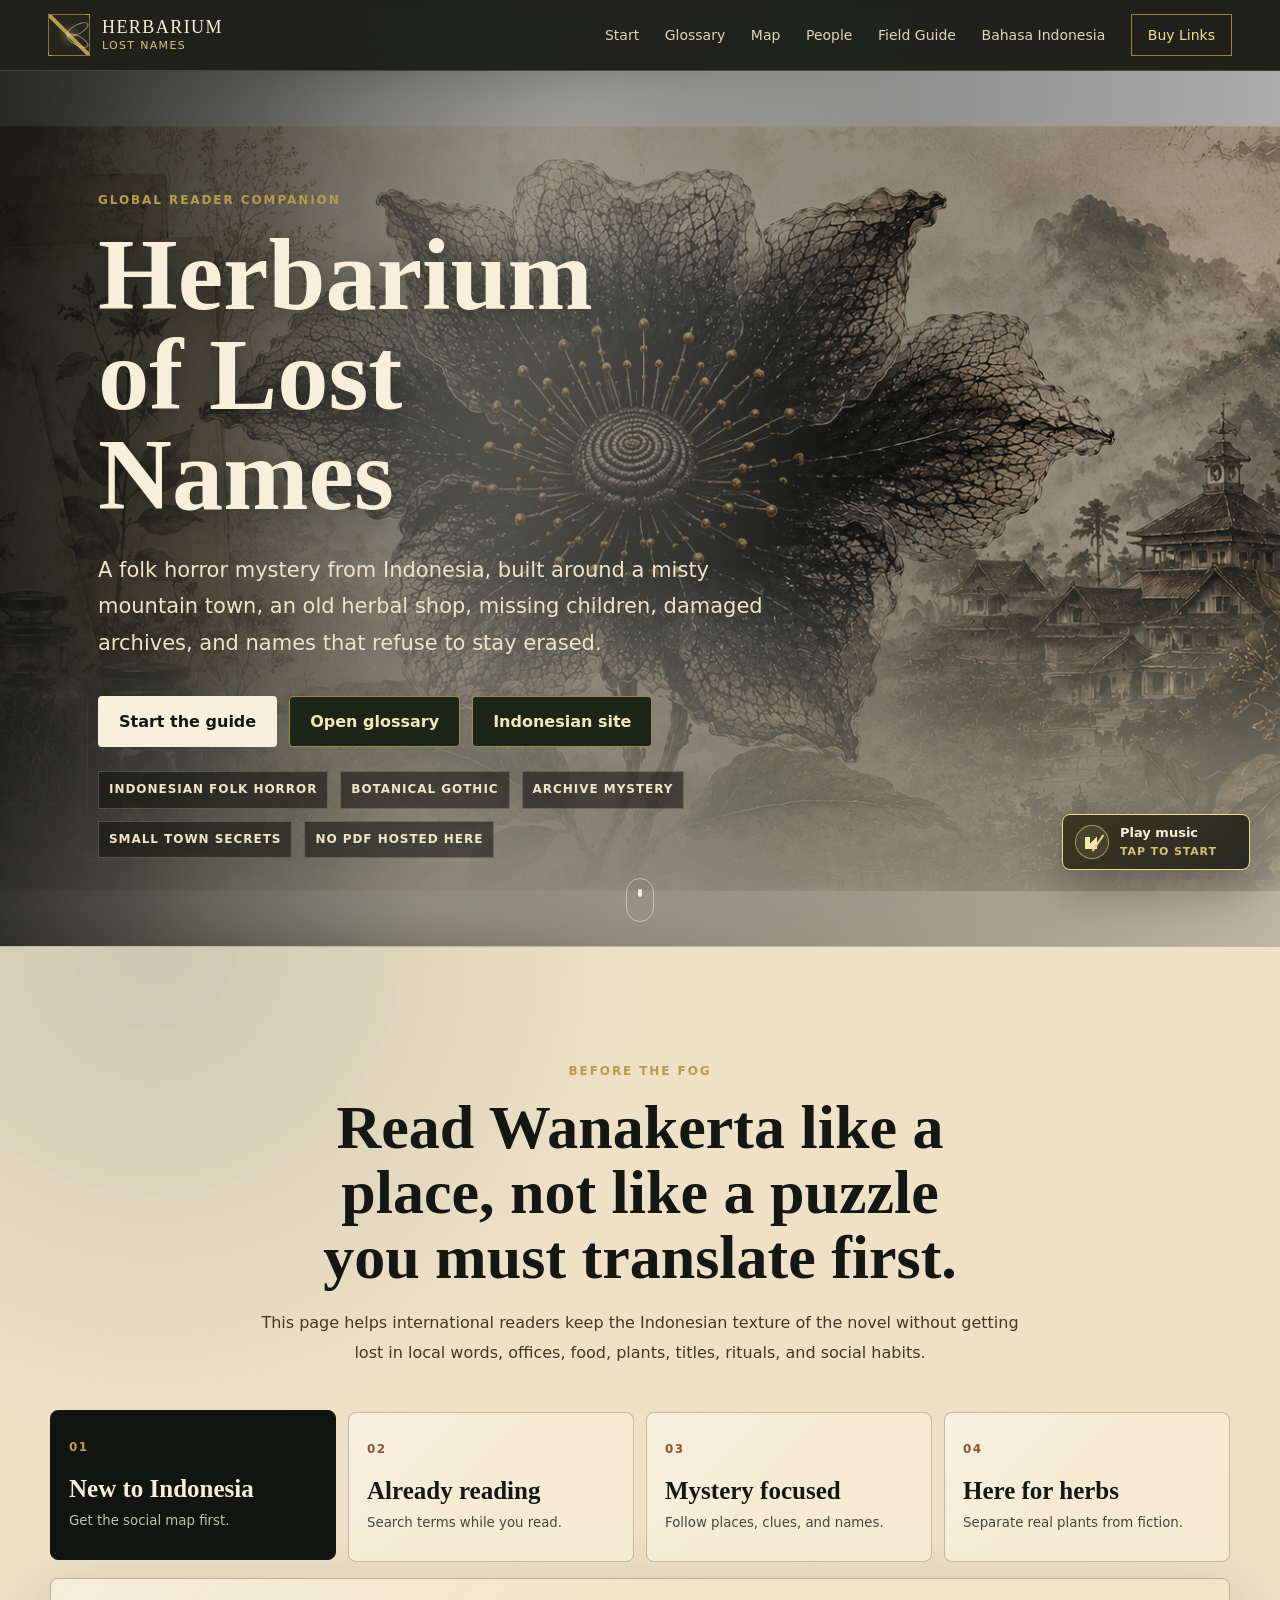
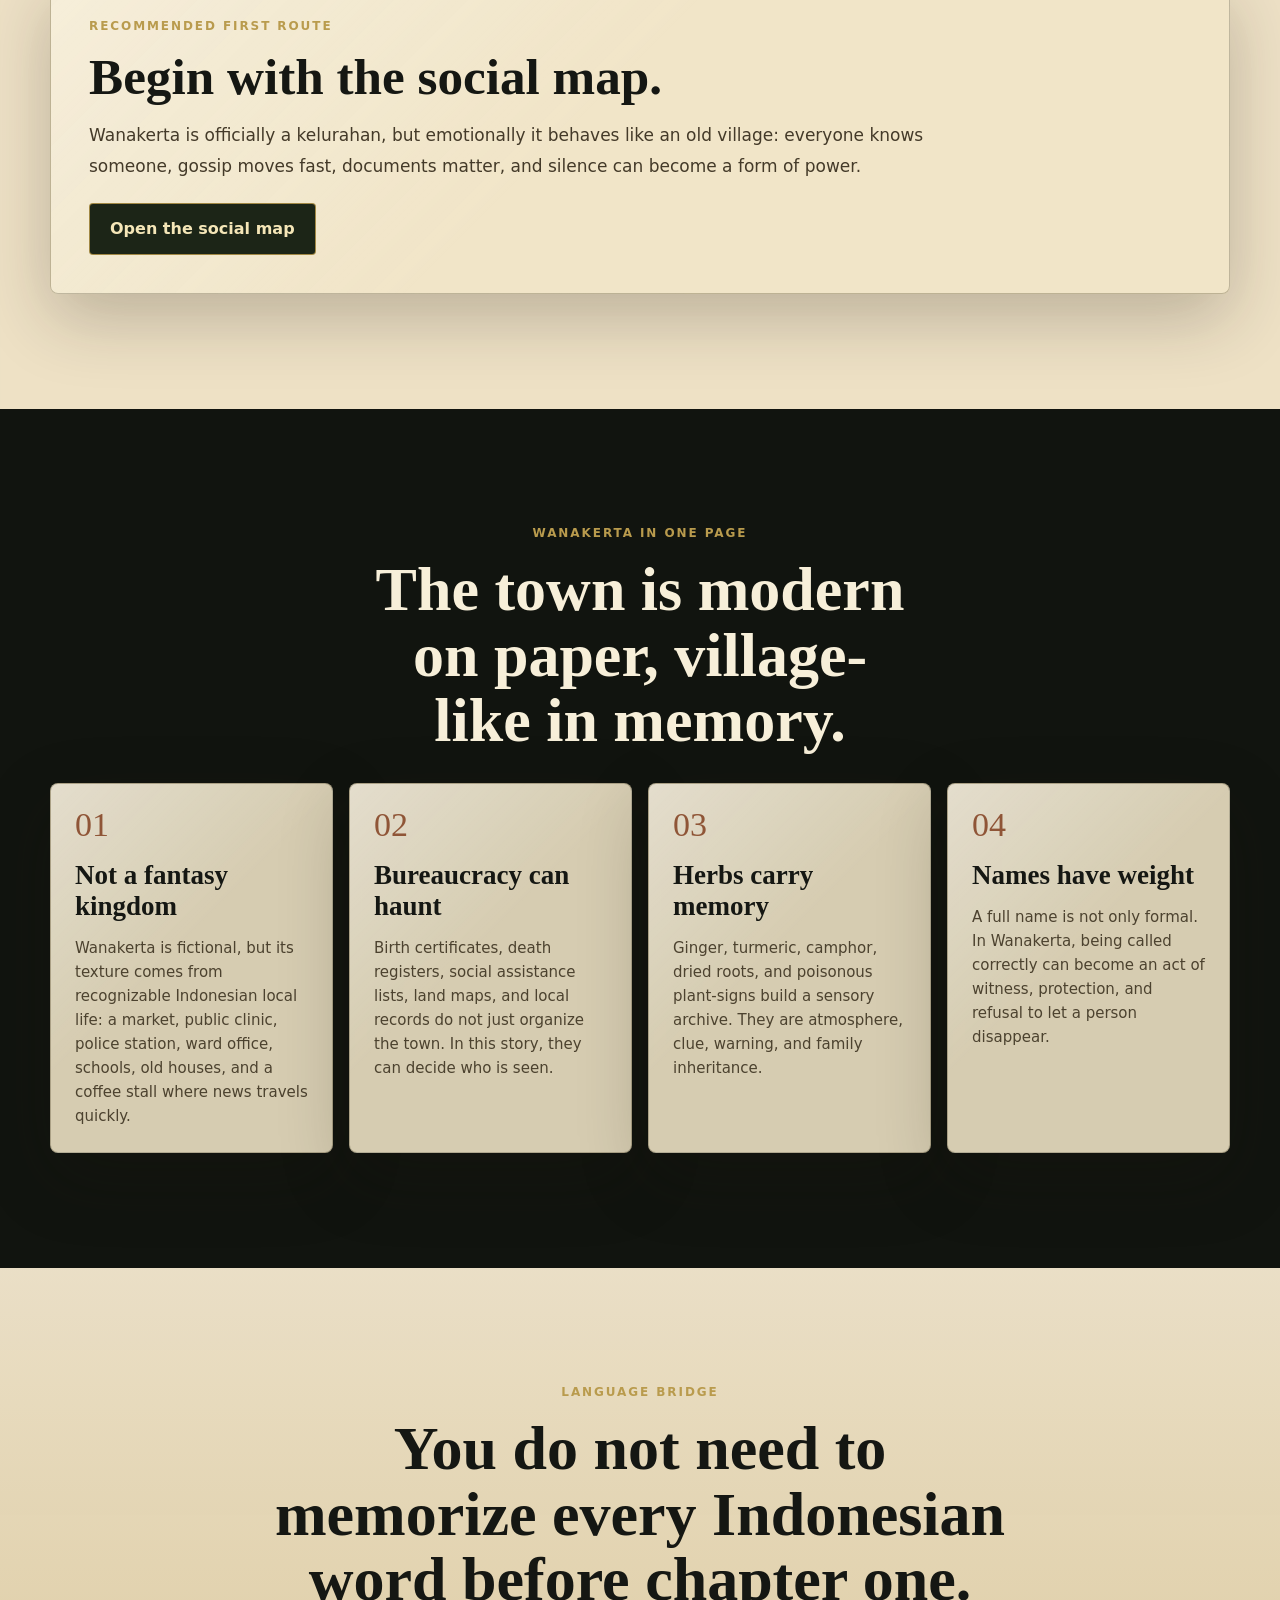
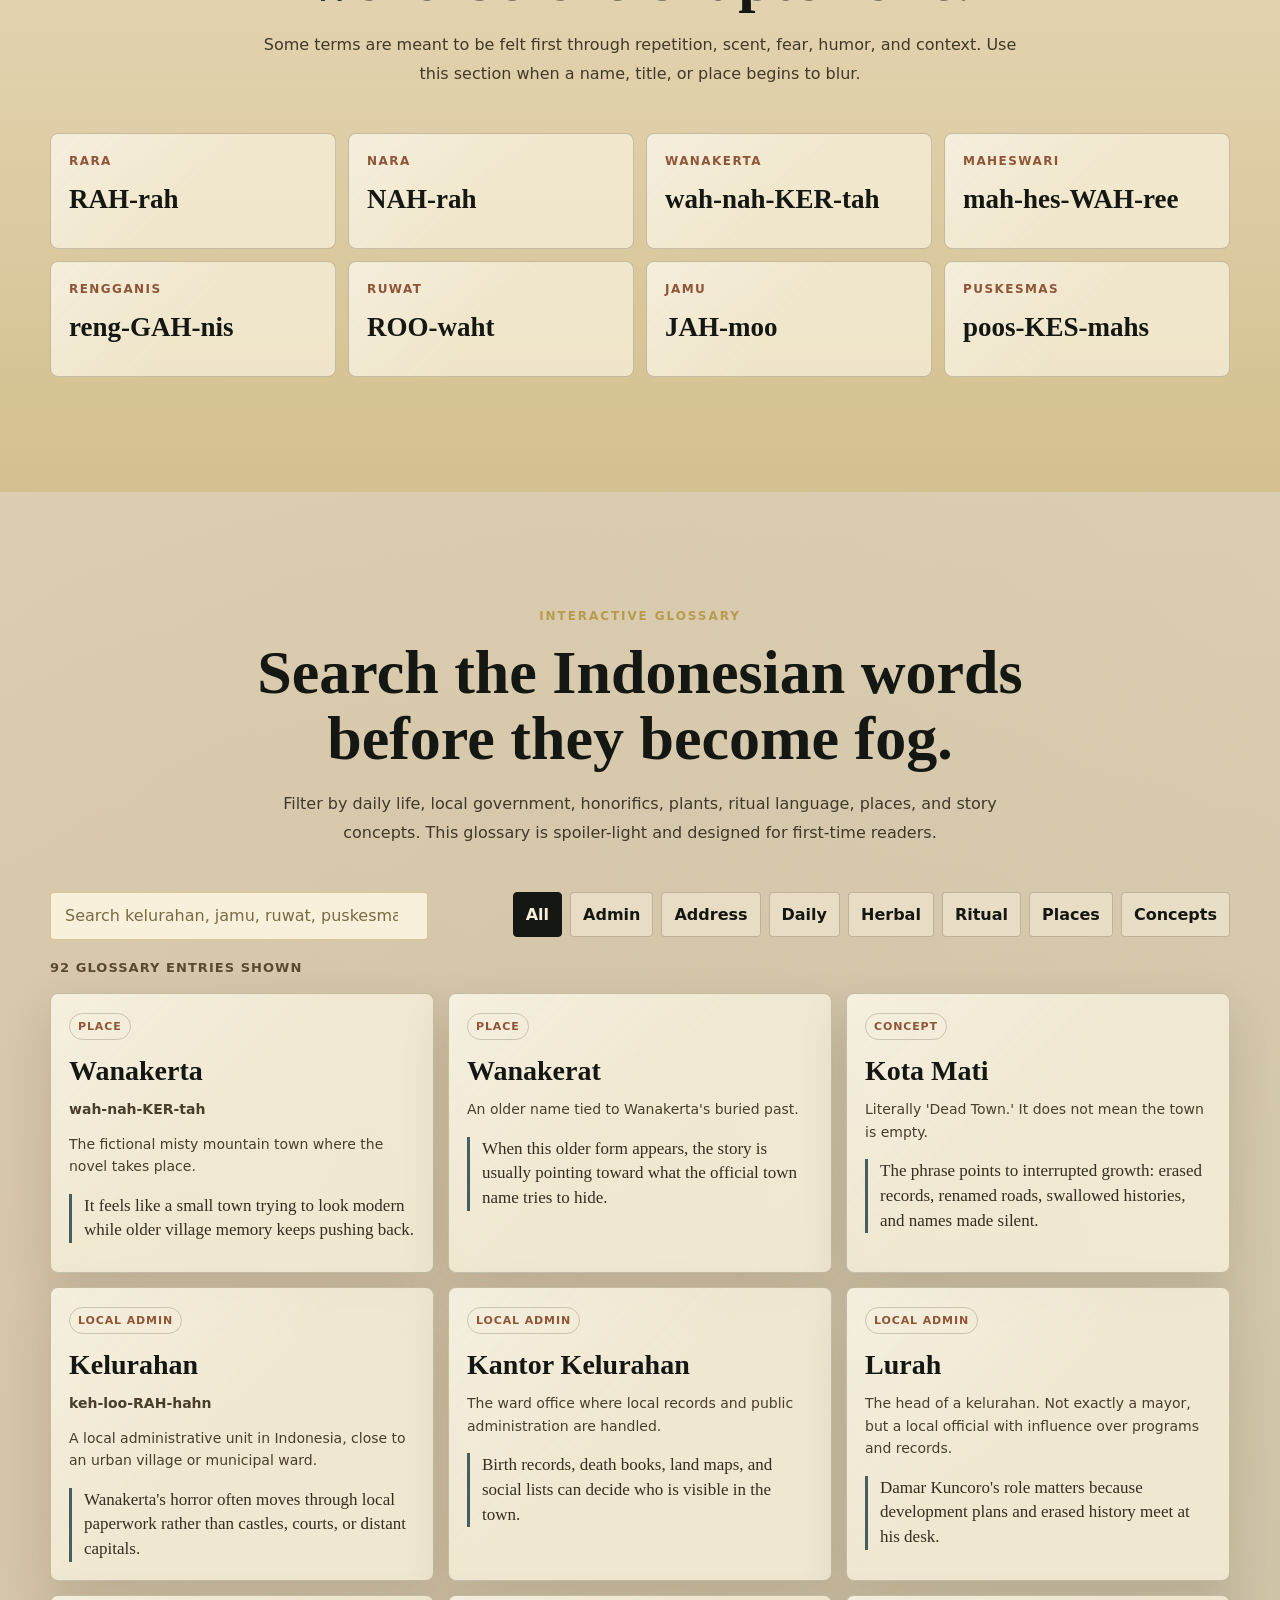
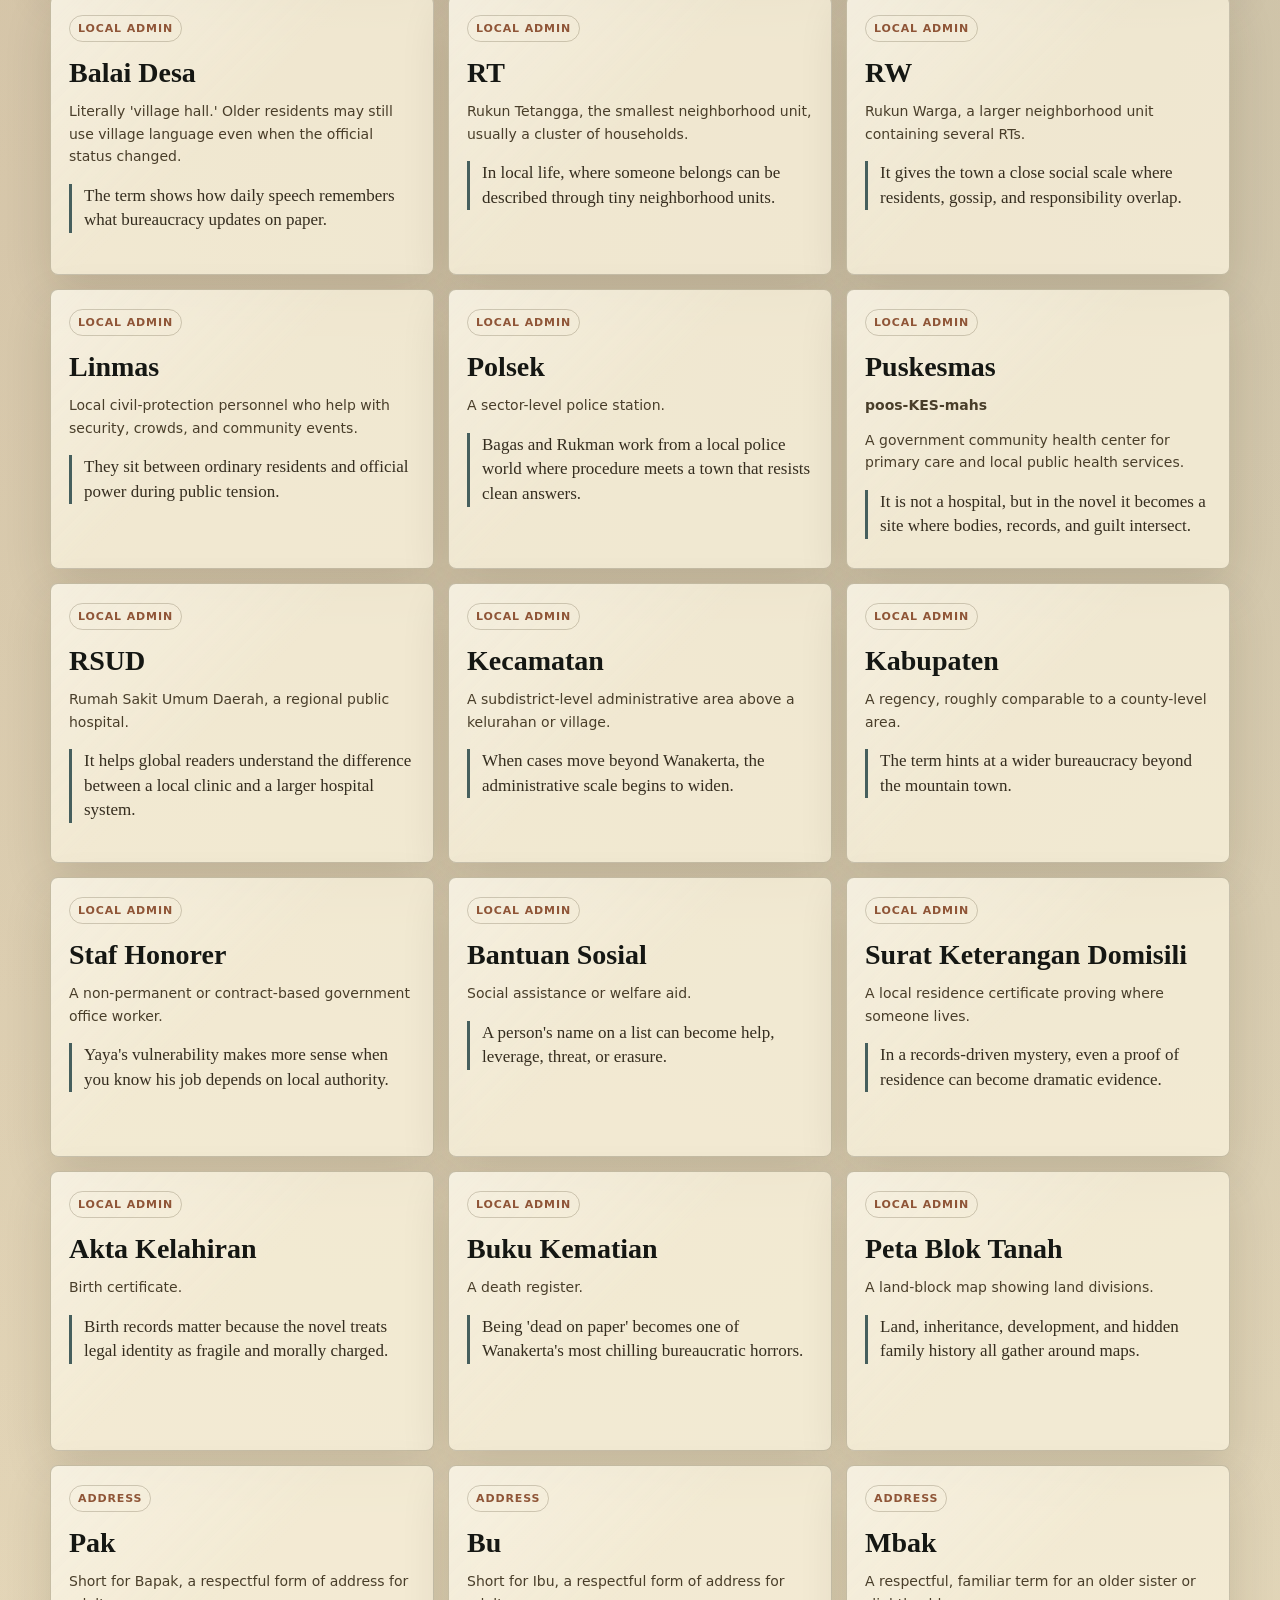
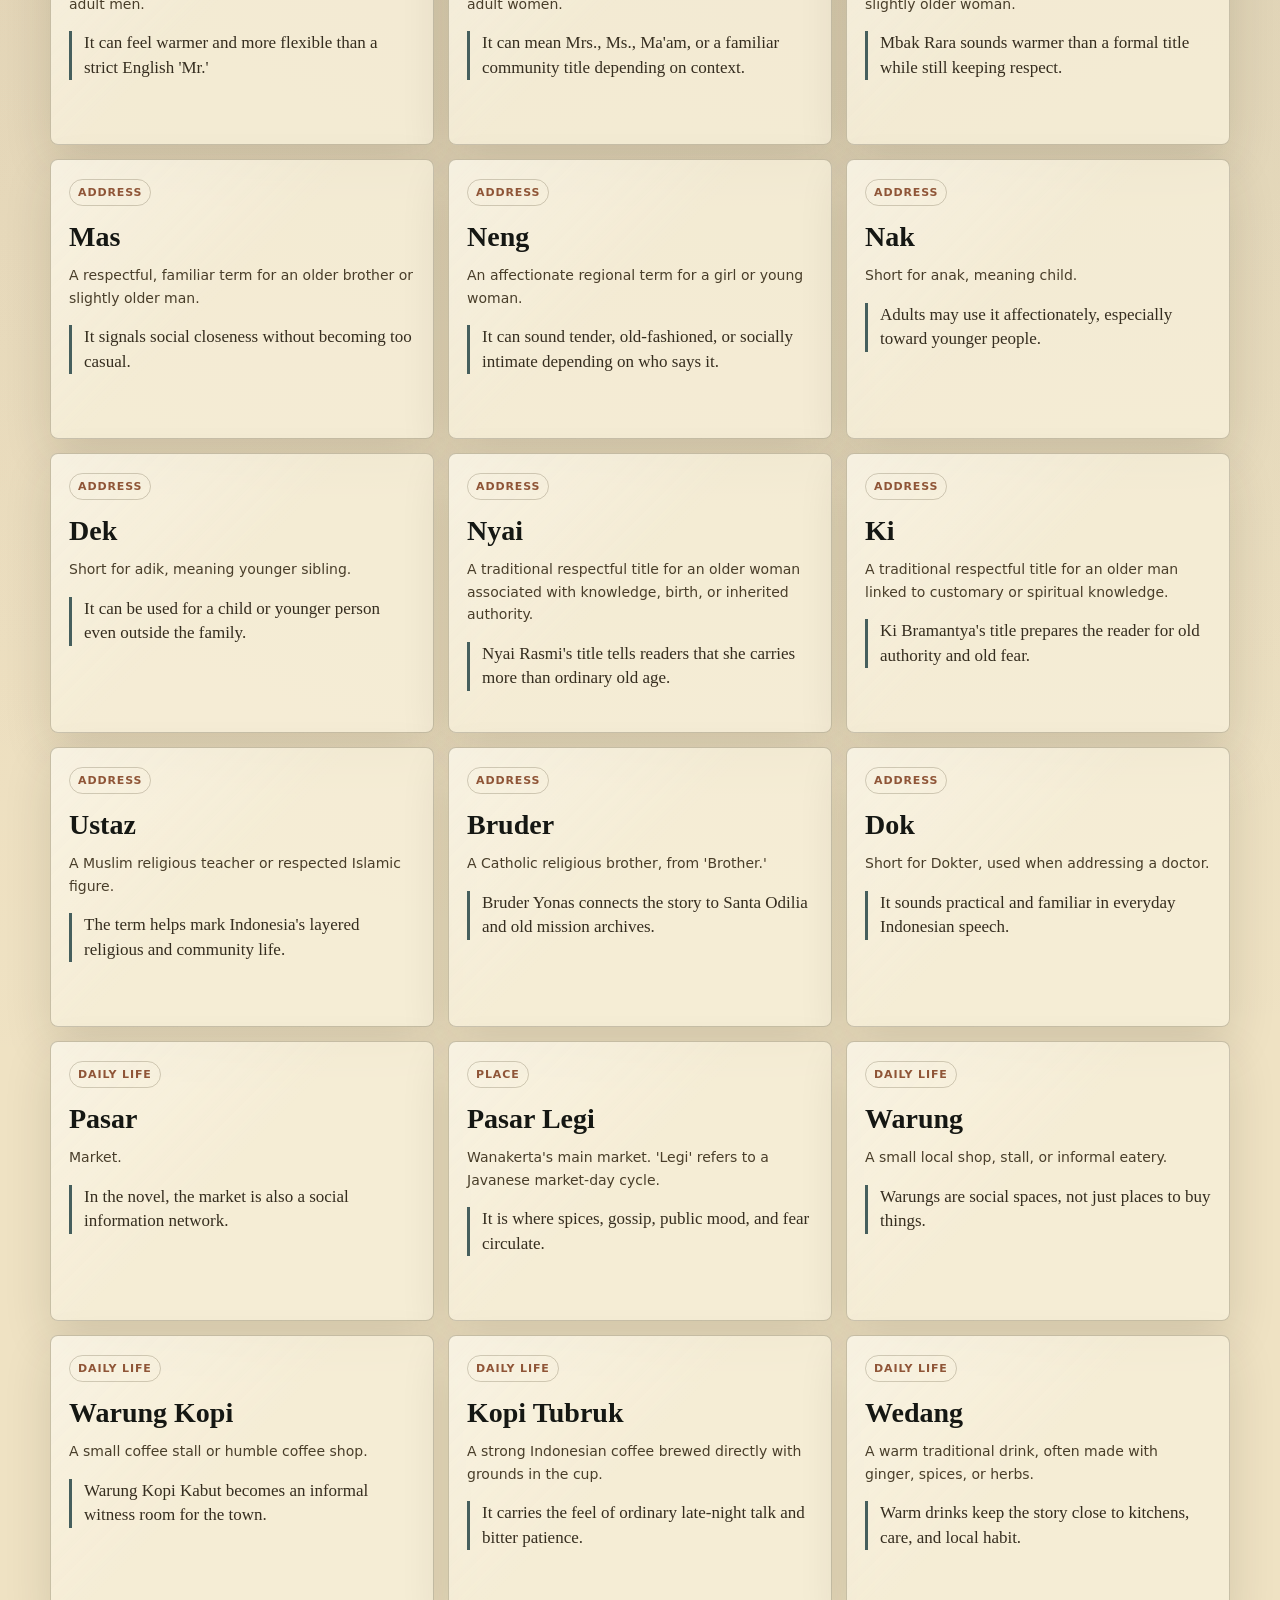
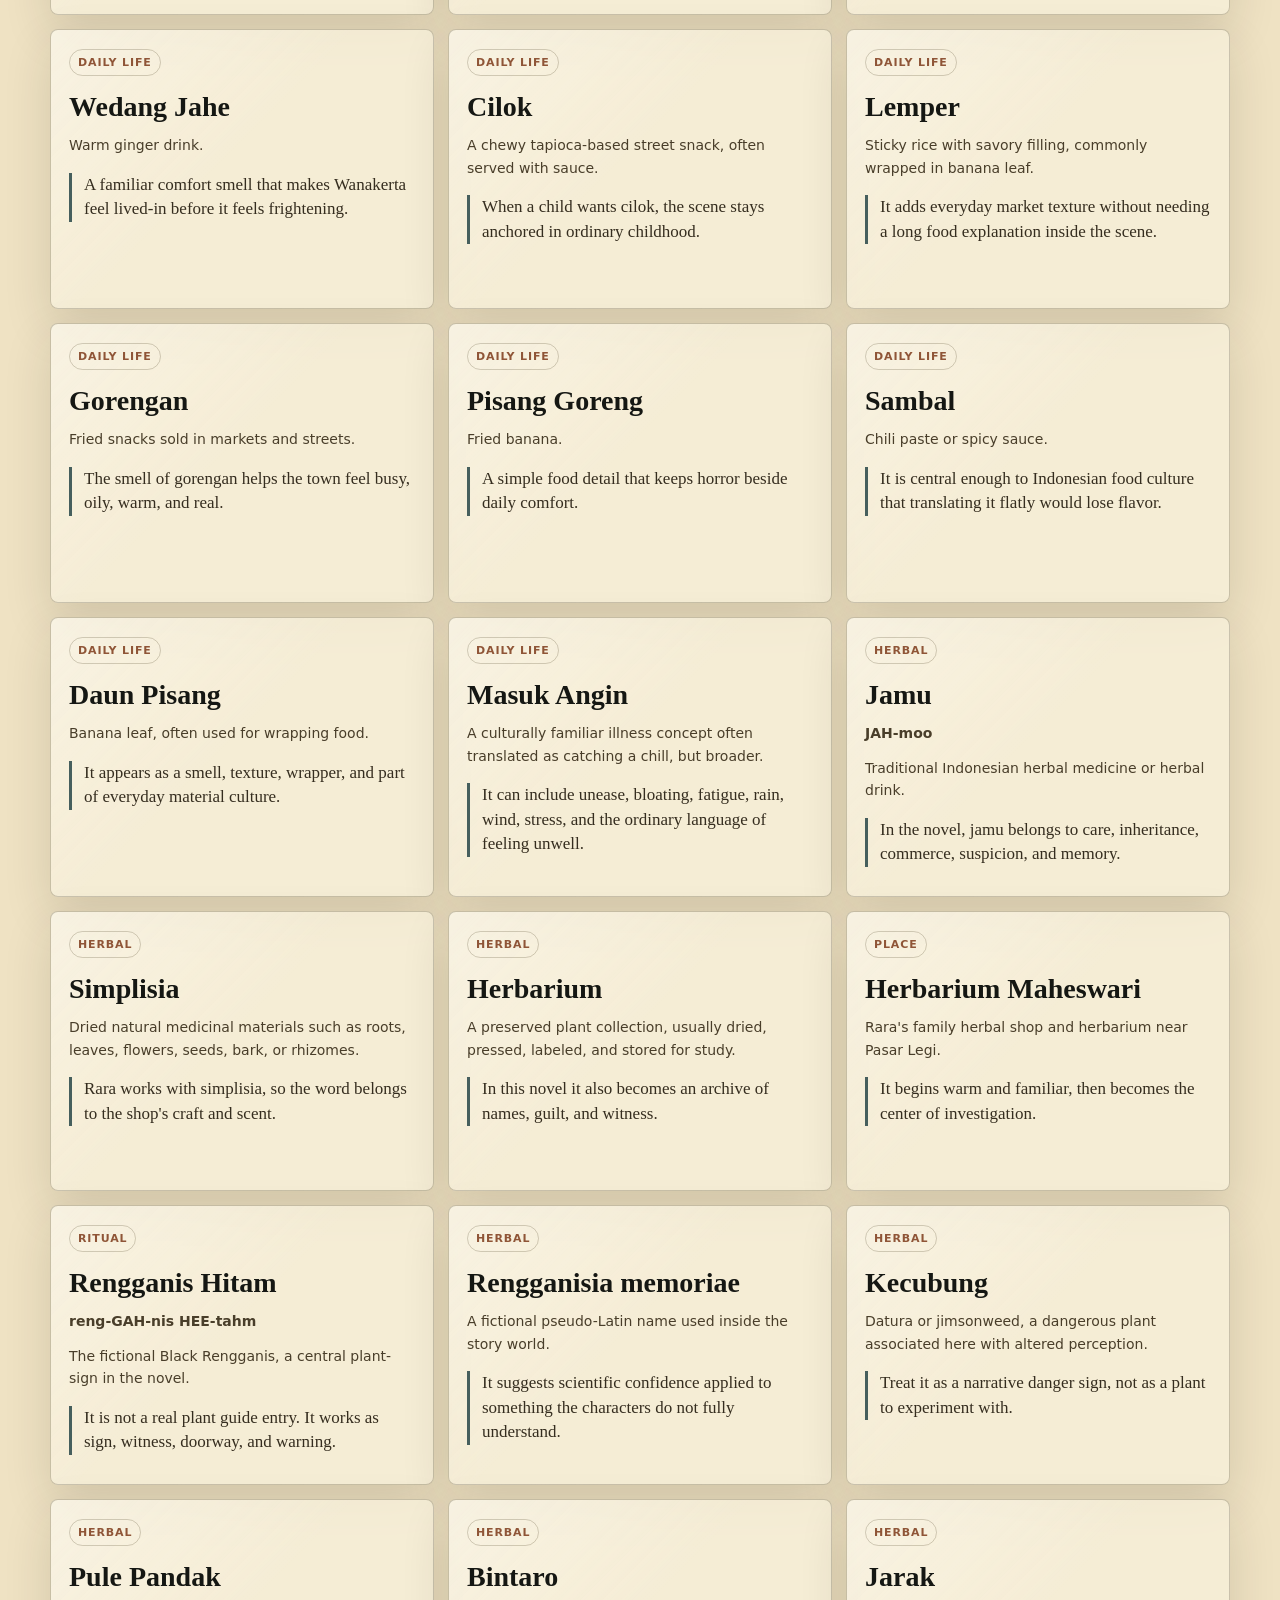
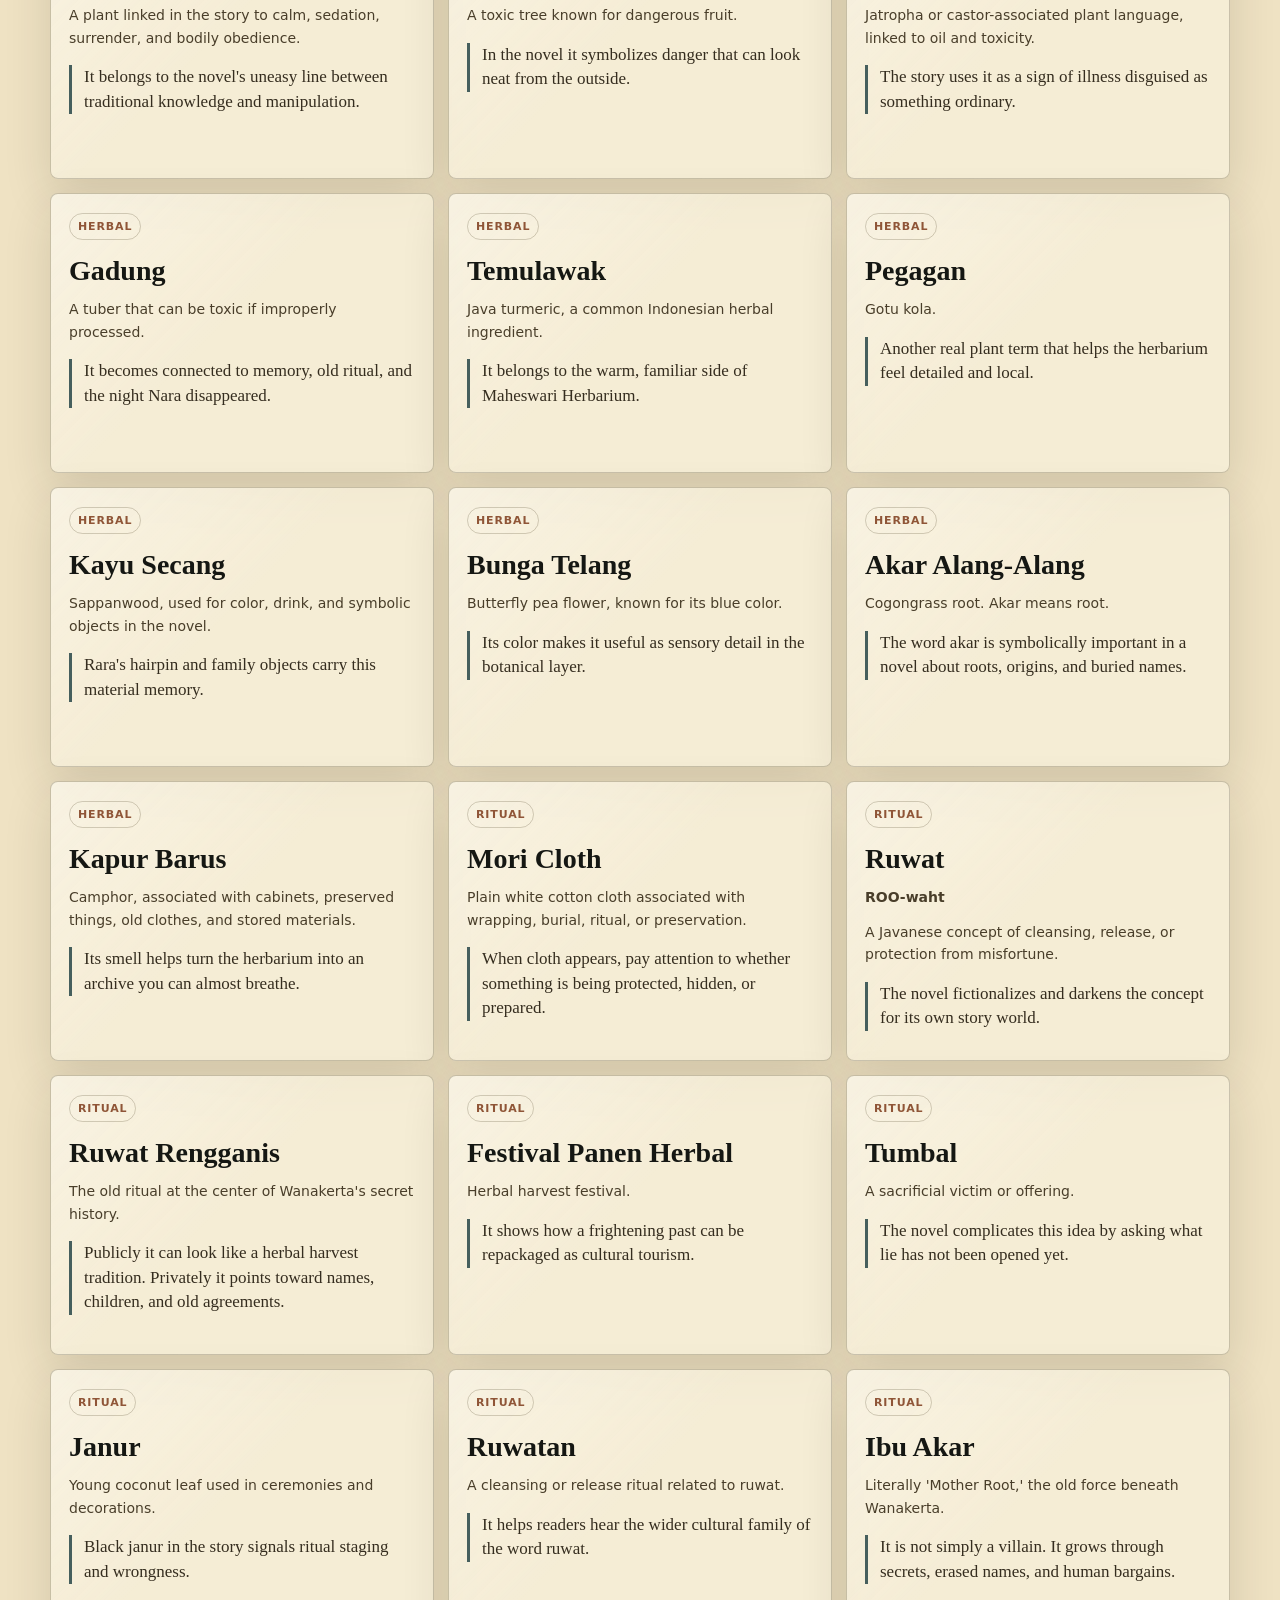
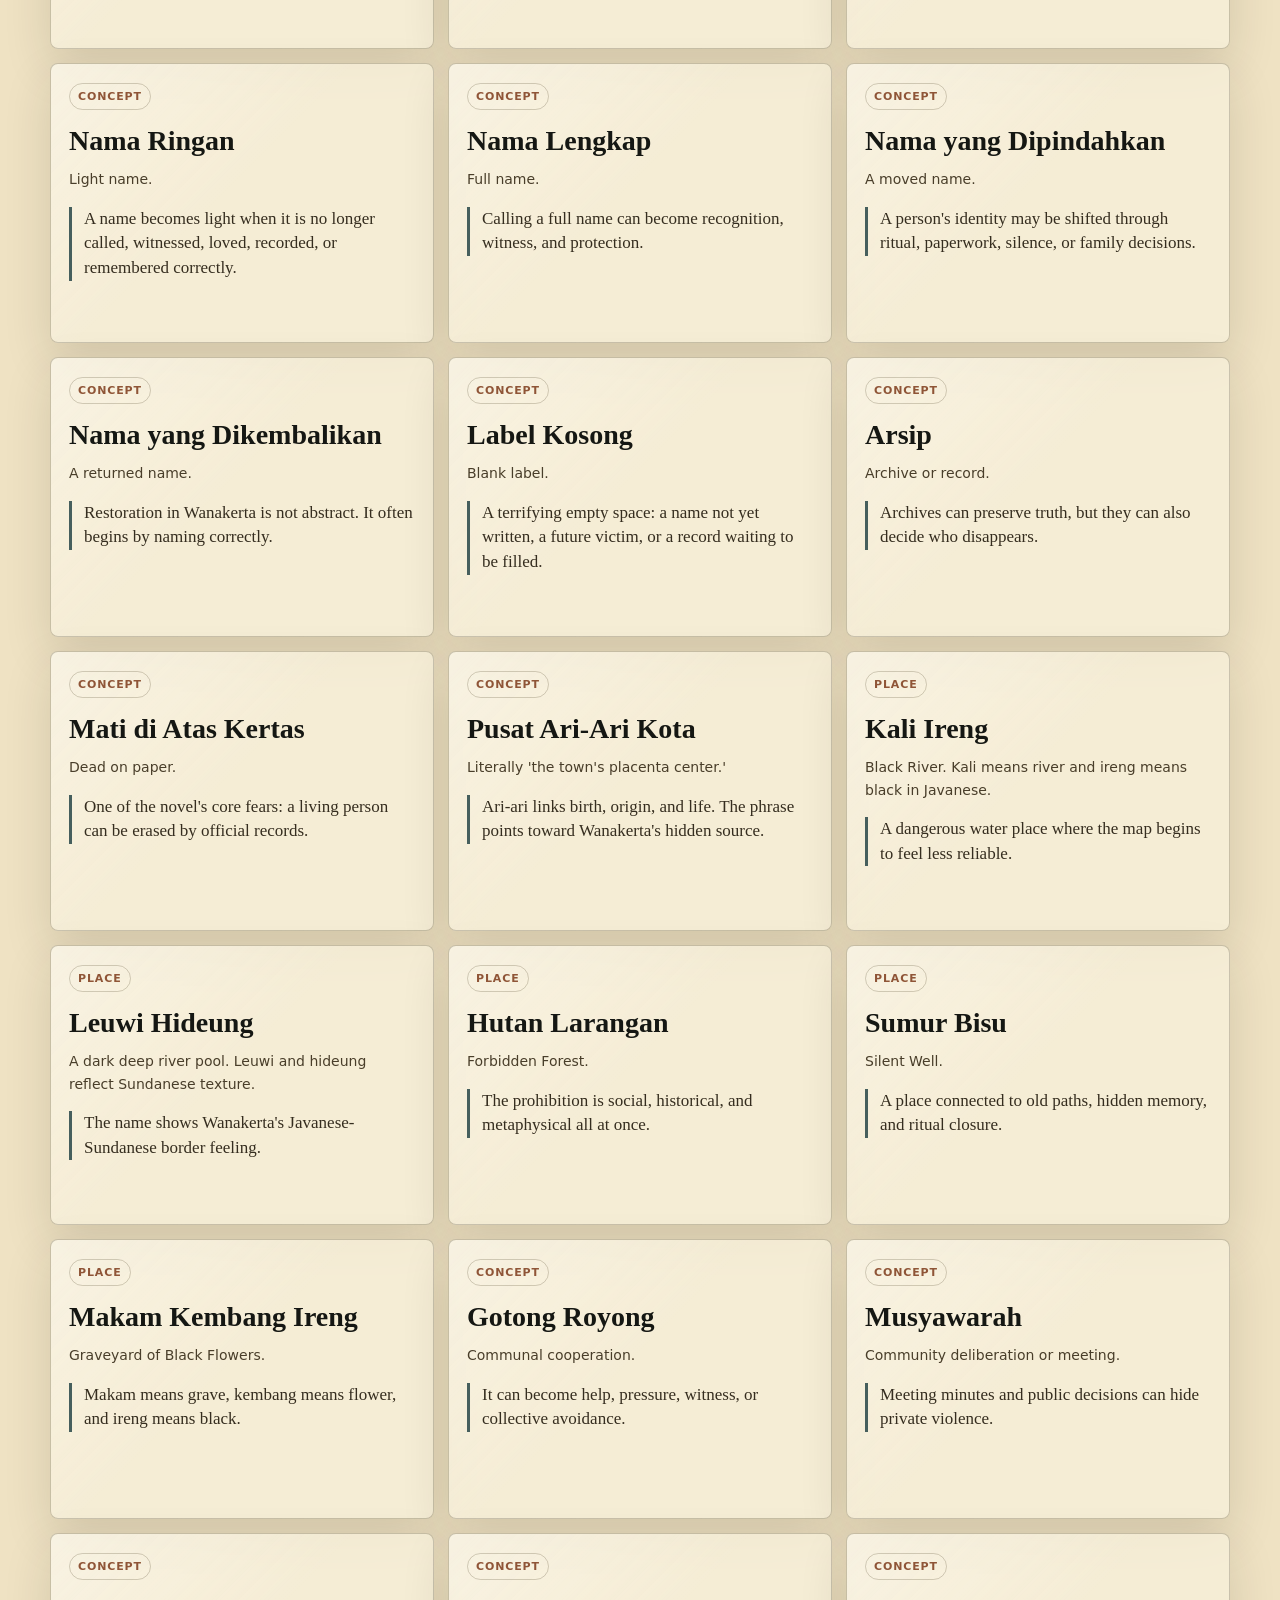
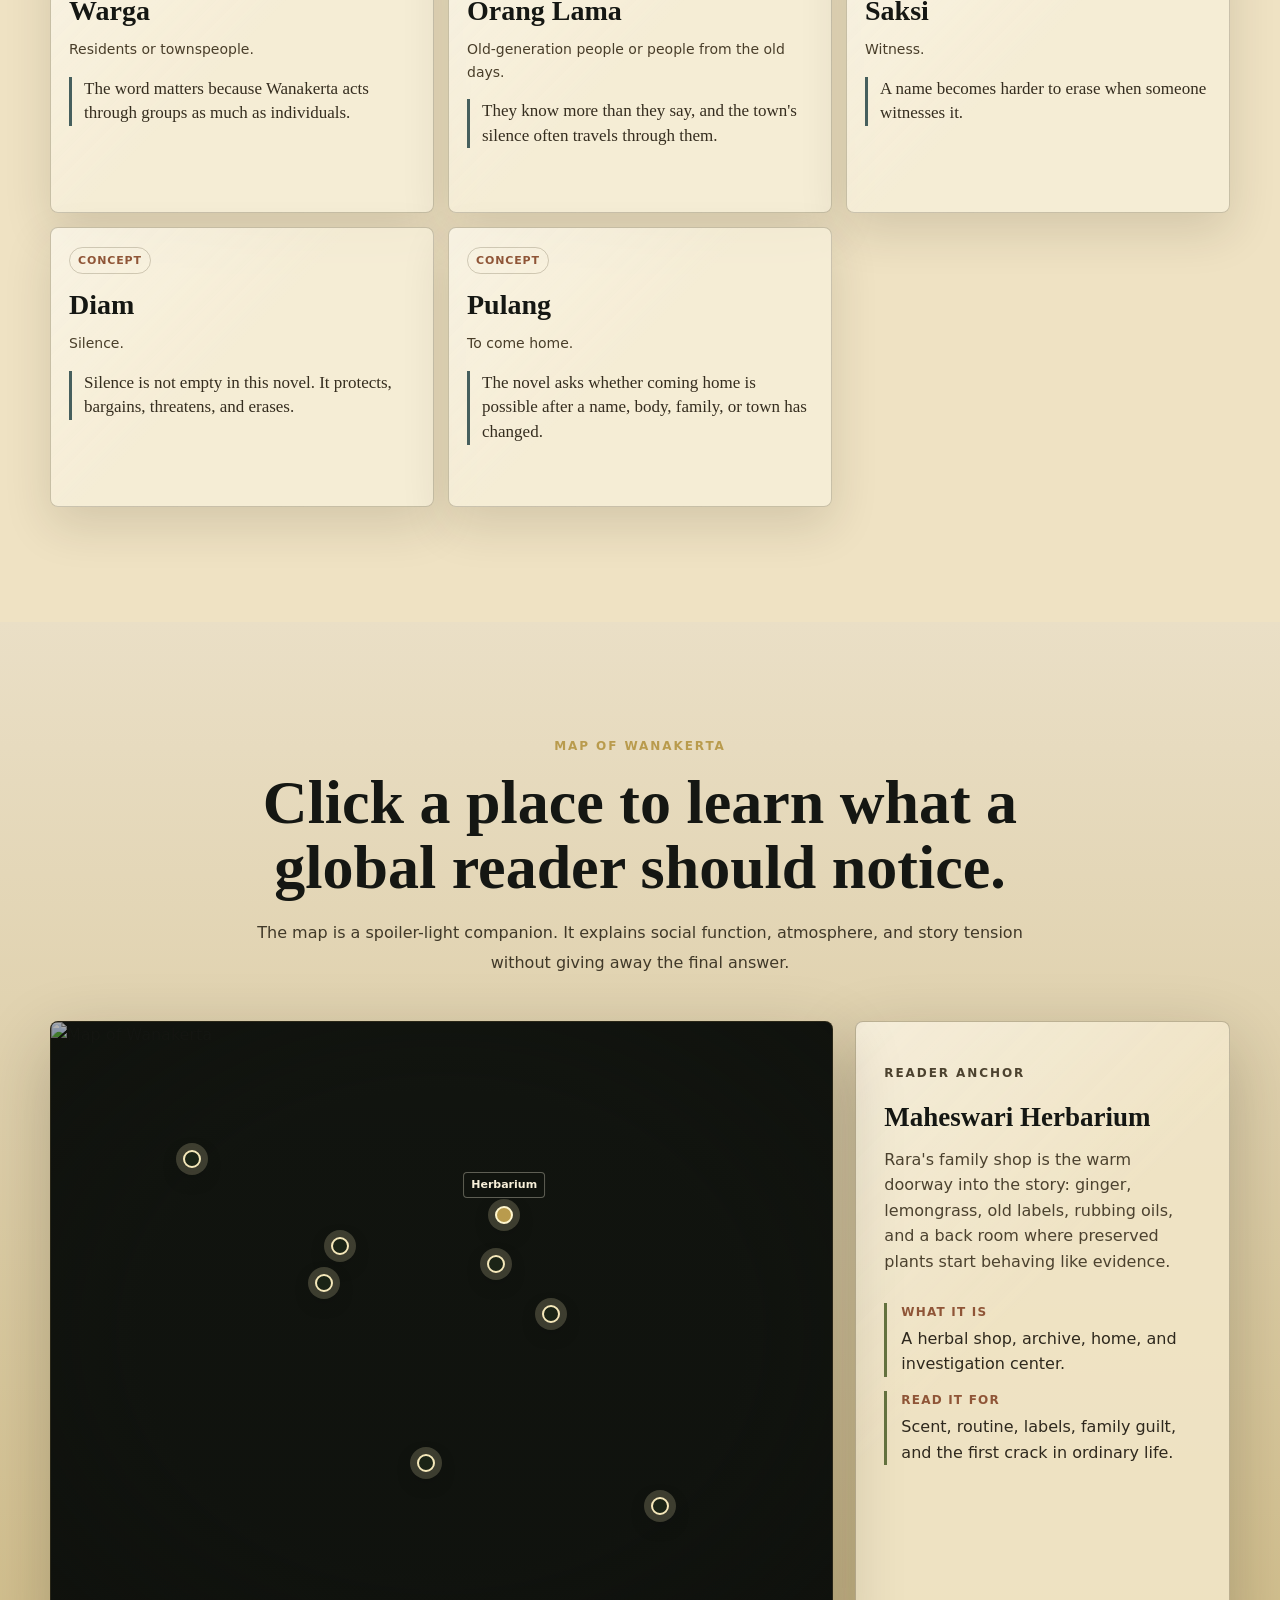
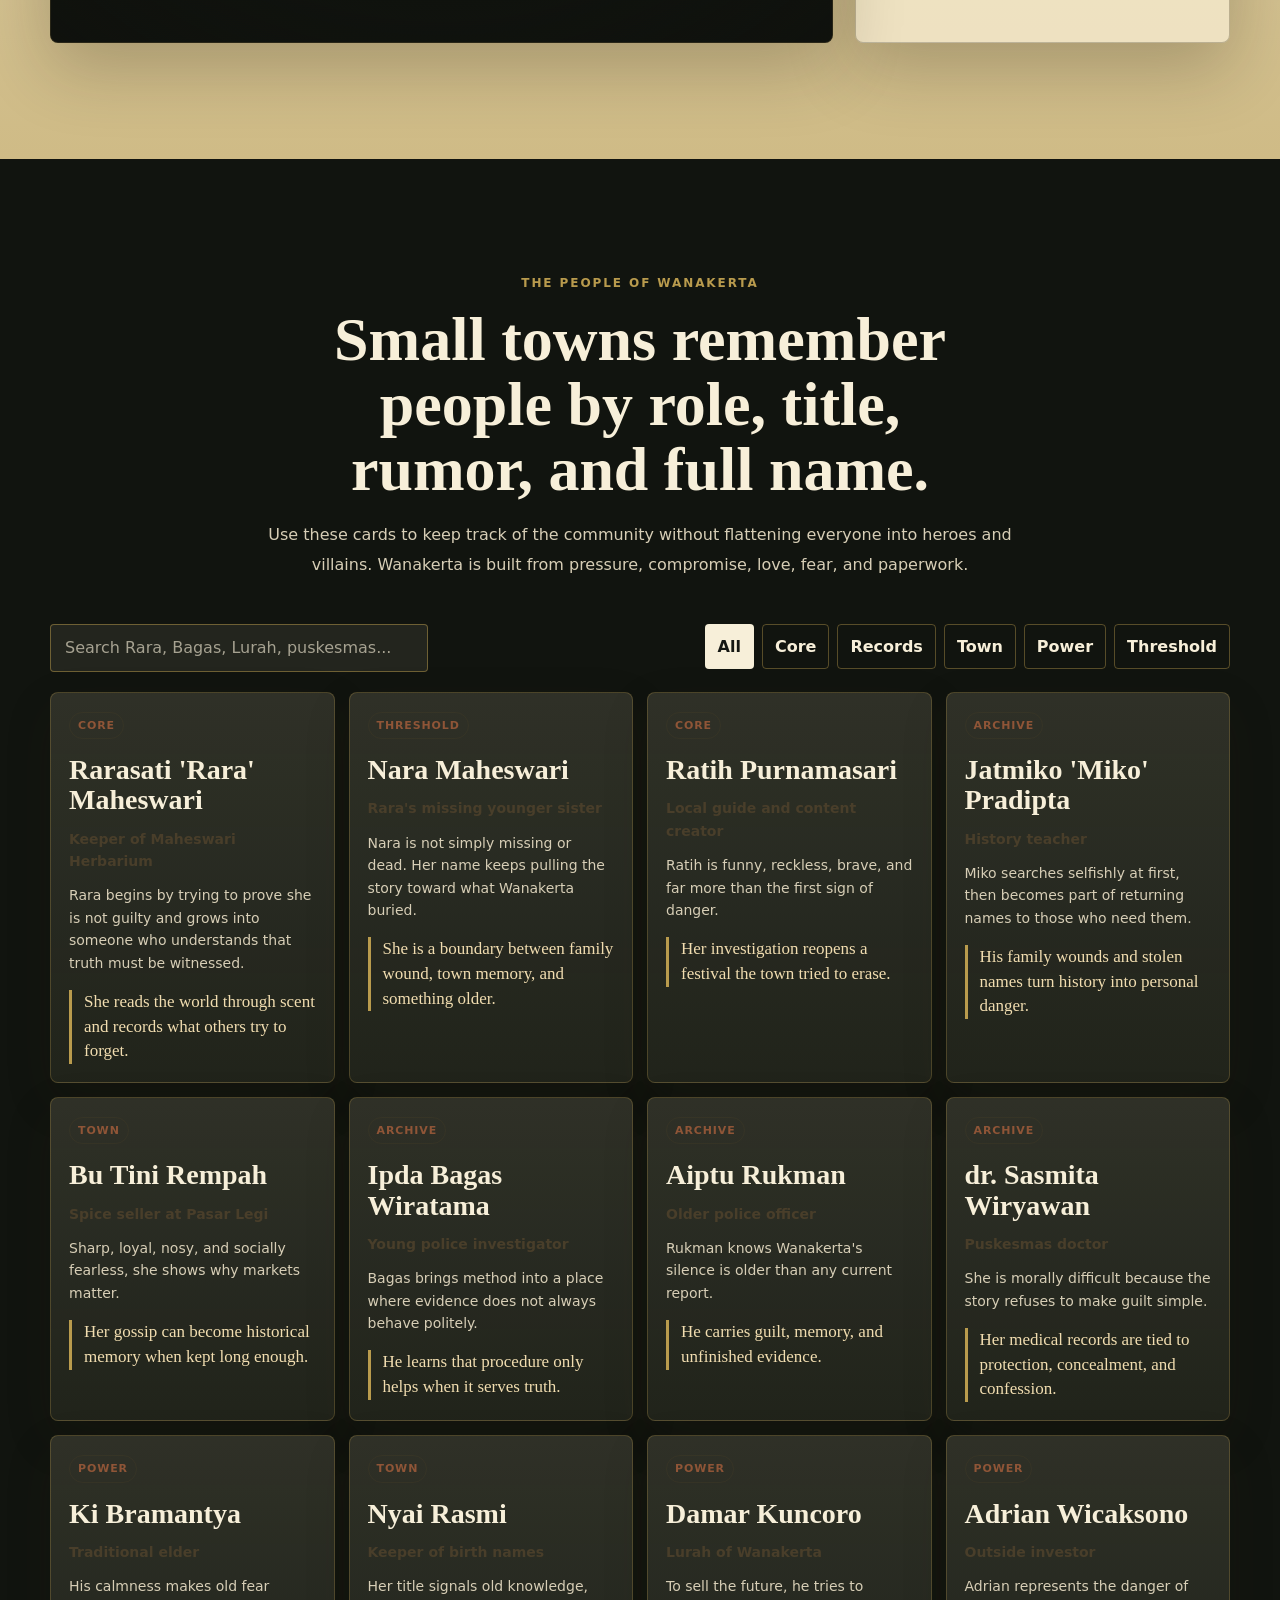
==== commit cc4768ee: "Add files via upload" ====
--- a/en/index.html
+++ b/en/index.html
@@ -51,6 +51,27 @@
       </nav>
     </header>
 
+    <div class="background-audio" data-audio-shell>
+      <audio data-bg-audio loop preload="auto">
+        <source src="../assets/daun-memilih-nama.mp3" type="audio/mpeg" />
+      </audio>
+      <button
+        class="audio-toggle"
+        type="button"
+        data-audio-toggle
+        data-audio-on-label="Pause music"
+        data-audio-off-label="Play music"
+        data-audio-playing-hint="Music on"
+        data-audio-paused-hint="Music paused"
+        data-audio-blocked-hint="Tap to start"
+        aria-pressed="false"
+      >
+        <span class="audio-toggle-icon" aria-hidden="true"></span>
+        <span class="audio-toggle-text" data-audio-label>Pause music</span>
+        <span class="audio-toggle-hint" data-audio-hint>Music on</span>
+      </button>
+    </div>
+
     <main id="main">
       <section class="hero global-hero" id="home">
         <div class="hero-media" aria-hidden="true">
@@ -531,6 +552,7 @@
       </div>
     </footer>
 
+    <script src="../analytics.js" defer></script>
     <script src="global.js" defer></script>
   </body>
 </html>
--- a/styles.css
+++ b/styles.css
@@ -1350,6 +1350,122 @@
   gap: 14px;
 }
 
+.background-audio {
+  position: fixed;
+  right: clamp(14px, 2.4vw, 30px);
+  bottom: clamp(14px, 2.4vw, 30px);
+  z-index: 70;
+}
+
+.audio-toggle {
+  display: grid;
+  grid-template-columns: 34px minmax(0, 1fr);
+  min-width: 188px;
+  align-items: center;
+  gap: 0 11px;
+  border: 1px solid rgba(247, 239, 217, 0.62);
+  border-radius: 8px;
+  background:
+    linear-gradient(135deg, rgba(185, 155, 77, 0.24), rgba(247, 239, 217, 0.08)),
+    rgba(15, 17, 13, 0.94);
+  box-shadow: 0 18px 50px rgba(12, 10, 6, 0.34);
+  color: var(--paper-light);
+  padding: 10px 12px;
+  text-align: left;
+  backdrop-filter: blur(14px);
+  transition: transform 180ms ease, border-color 180ms ease, background 180ms ease;
+}
+
+.audio-toggle:hover {
+  transform: translateY(-2px);
+  border-color: #f0d98d;
+}
+
+.audio-toggle-icon {
+  position: relative;
+  grid-row: span 2;
+  width: 34px;
+  height: 34px;
+  border: 1px solid rgba(240, 217, 141, 0.56);
+  border-radius: 50%;
+  background: rgba(247, 239, 217, 0.08);
+}
+
+.audio-toggle-icon::before {
+  content: "";
+  position: absolute;
+  left: 9px;
+  top: 11px;
+  width: 12px;
+  height: 12px;
+  background:
+    linear-gradient(90deg, #f4e6b7 0 5px, transparent 5px),
+    linear-gradient(135deg, transparent 0 48%, #f4e6b7 49% 100%);
+}
+
+.audio-toggle-icon::after {
+  content: "";
+  position: absolute;
+  right: 7px;
+  top: 9px;
+  width: 8px;
+  height: 16px;
+  border: 2px solid #f0d98d;
+  border-left: 0;
+  border-radius: 0 999px 999px 0;
+}
+
+.background-audio.is-paused .audio-toggle-icon::after,
+.background-audio.needs-action .audio-toggle-icon::after {
+  right: 9px;
+  top: 7px;
+  width: 2px;
+  height: 20px;
+  border: 0;
+  border-radius: 999px;
+  background: #f0d98d;
+  transform: rotate(34deg);
+}
+
+.background-audio.is-playing .audio-toggle-icon {
+  box-shadow: 0 0 0 6px rgba(185, 155, 77, 0.13);
+}
+
+.background-audio.needs-action .audio-toggle {
+  border-color: #f0d98d;
+  animation: audioPulse 1.8s ease-in-out infinite;
+}
+
+@keyframes audioPulse {
+  0%,
+  100% {
+    box-shadow: 0 18px 50px rgba(12, 10, 6, 0.34), 0 0 0 0 rgba(240, 217, 141, 0.22);
+  }
+  50% {
+    box-shadow: 0 18px 50px rgba(12, 10, 6, 0.34), 0 0 0 8px rgba(240, 217, 141, 0);
+  }
+}
+
+.audio-toggle-text,
+.audio-toggle-hint {
+  display: block;
+  line-height: 1.1;
+}
+
+.audio-toggle-text {
+  font-size: 13px;
+  font-weight: 900;
+}
+
+.audio-toggle-hint {
+  margin-top: 3px;
+  color: #d7c178;
+  font-size: 11px;
+  font-weight: 800;
+  letter-spacing: 0.08em;
+  text-transform: uppercase;
+}
+
 @media (max-width: 1060px) {
   .feature-grid,
   .character-grid,
@@ -1478,6 +1594,15 @@
     width: 100%;
   }
 
+  .background-audio {
+    left: 14px;
+    right: 14px;
+  }
+
+  .audio-toggle {
+    width: 100%;
+  }
+
   .hero-content {
     width: min(100%, 390px);
     margin-left: 0;
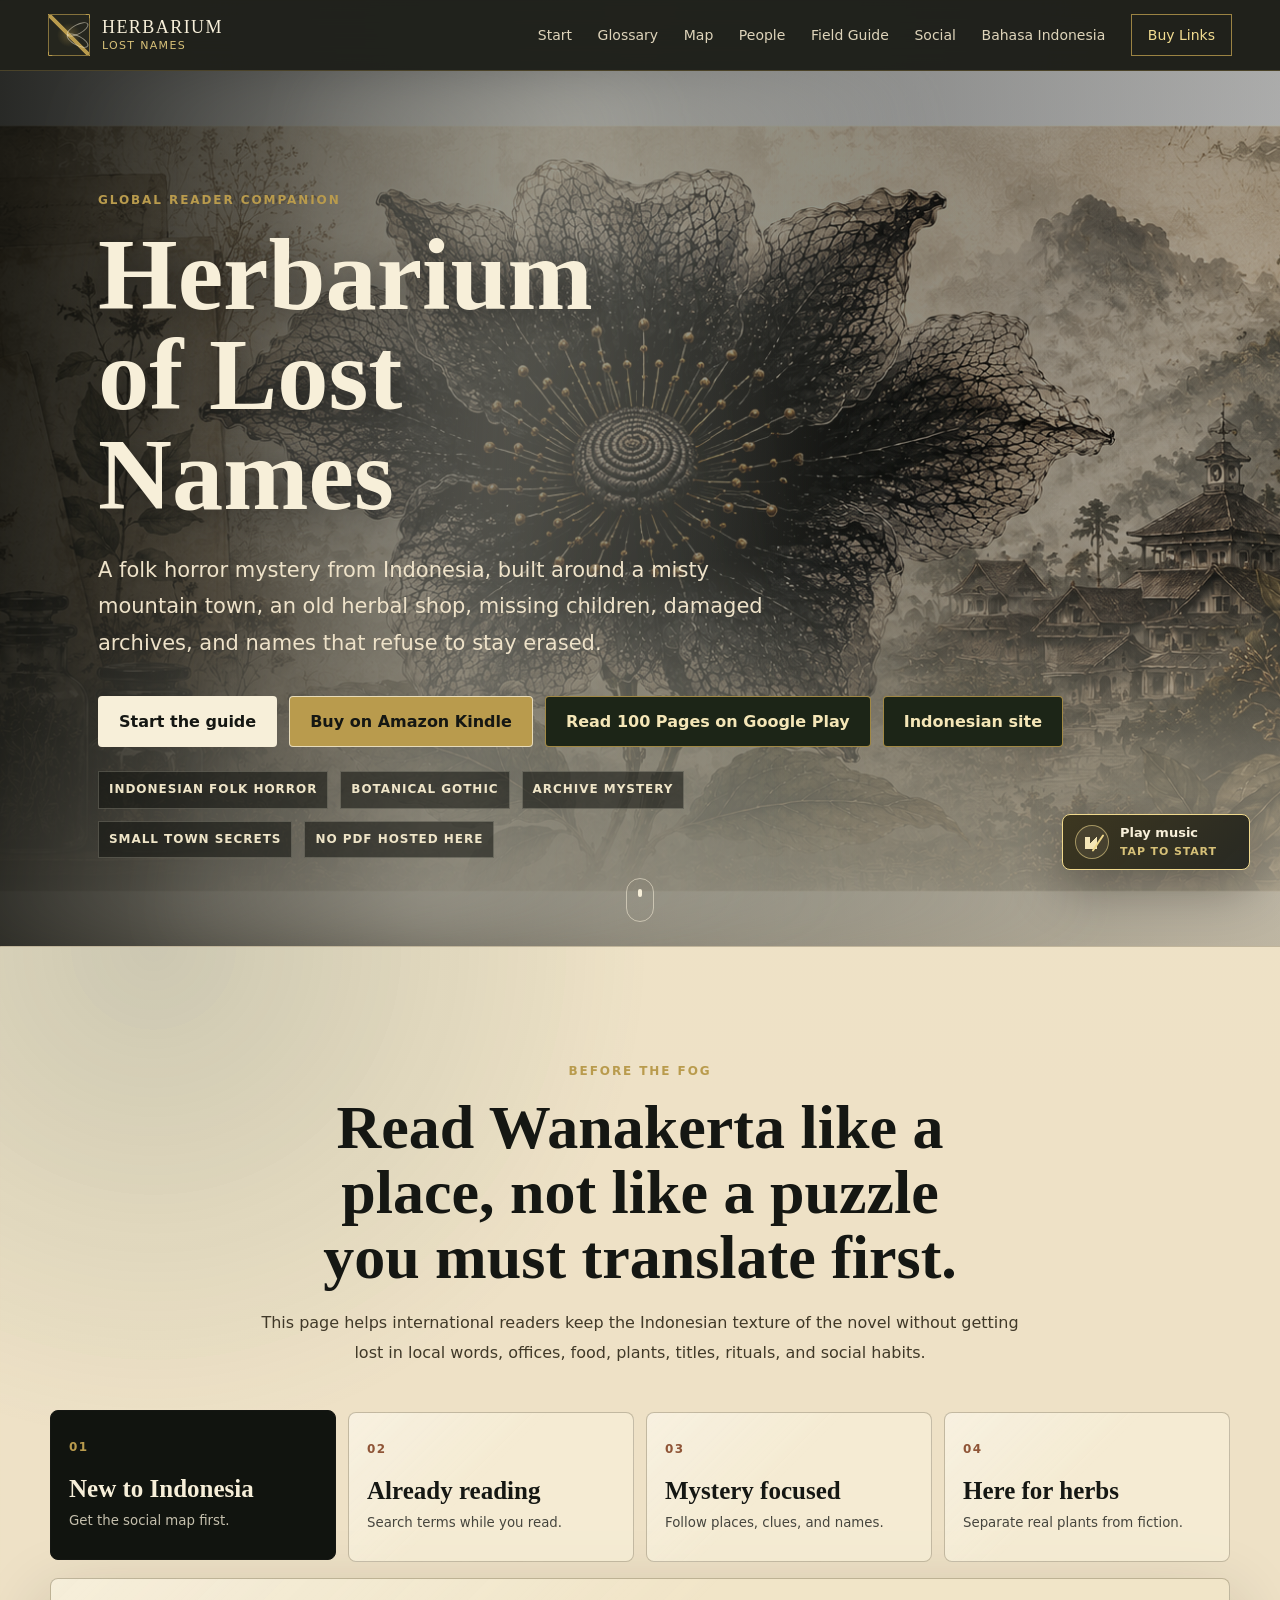
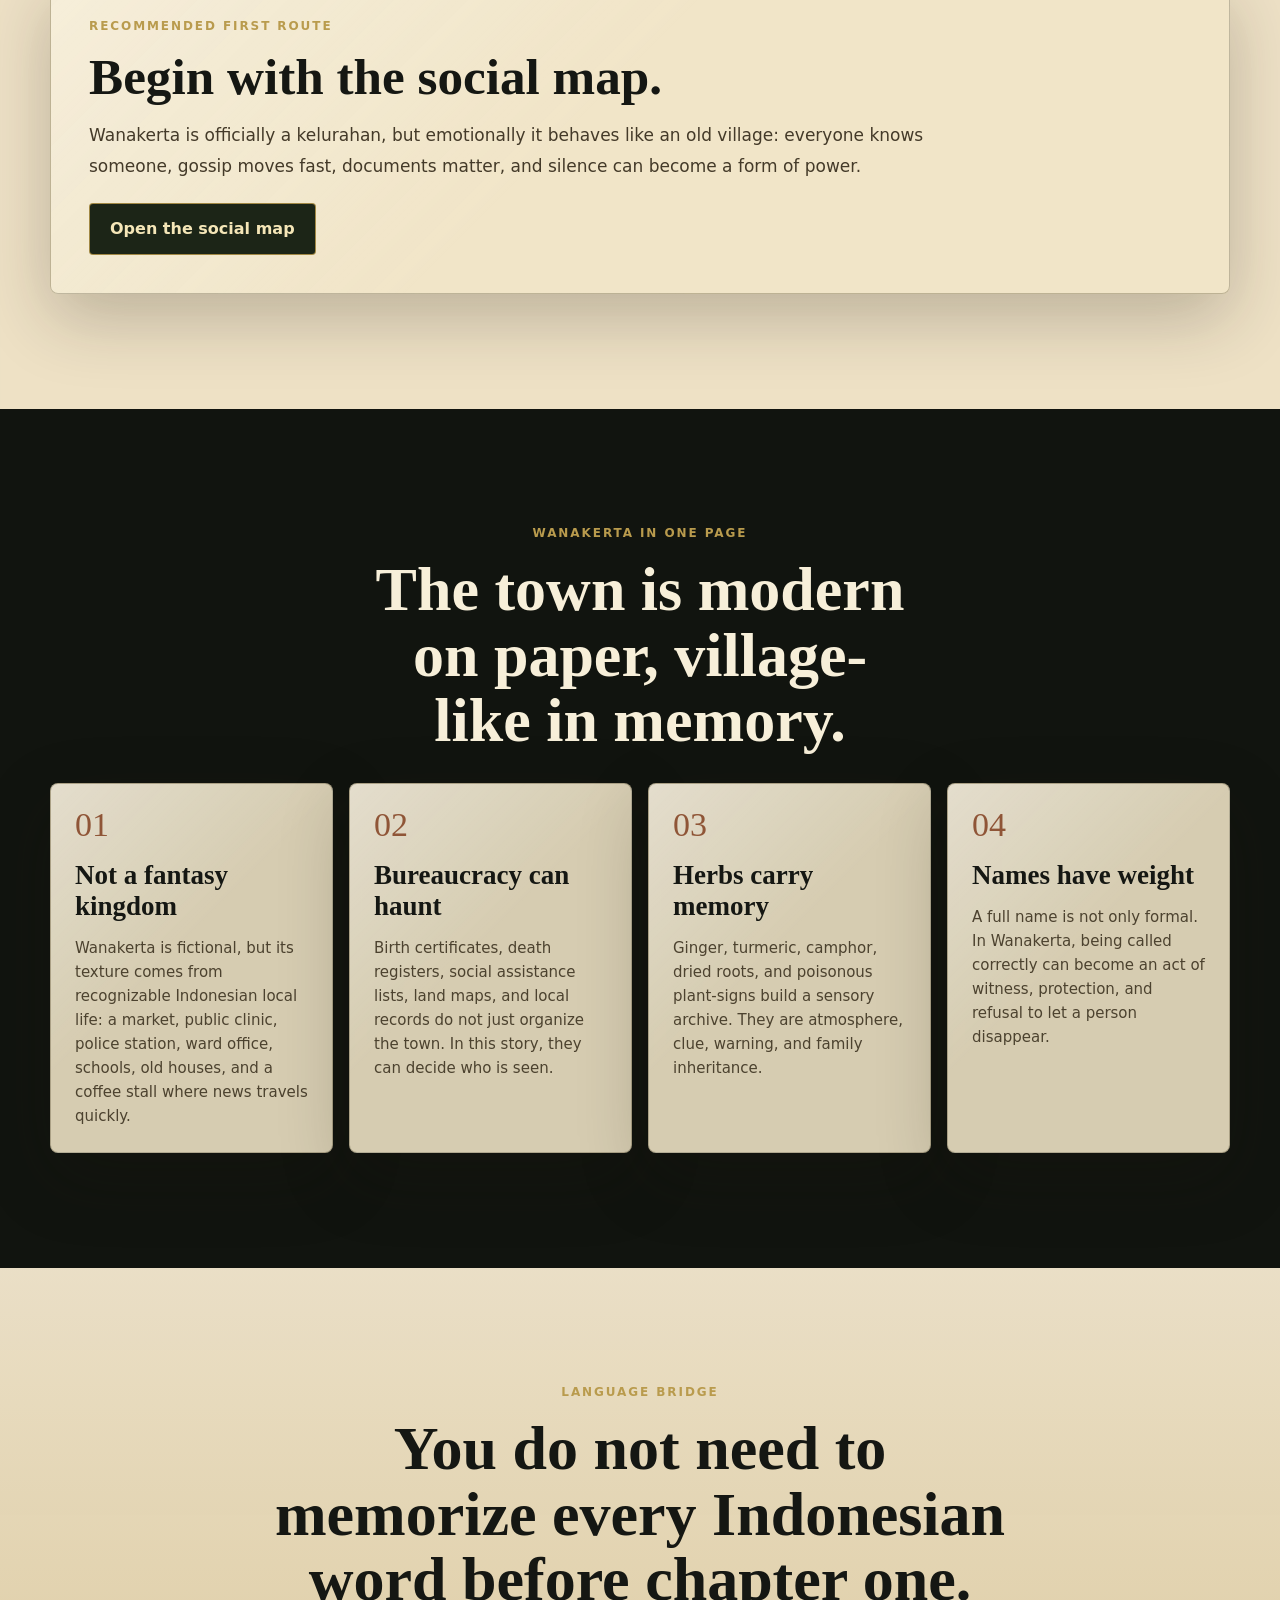
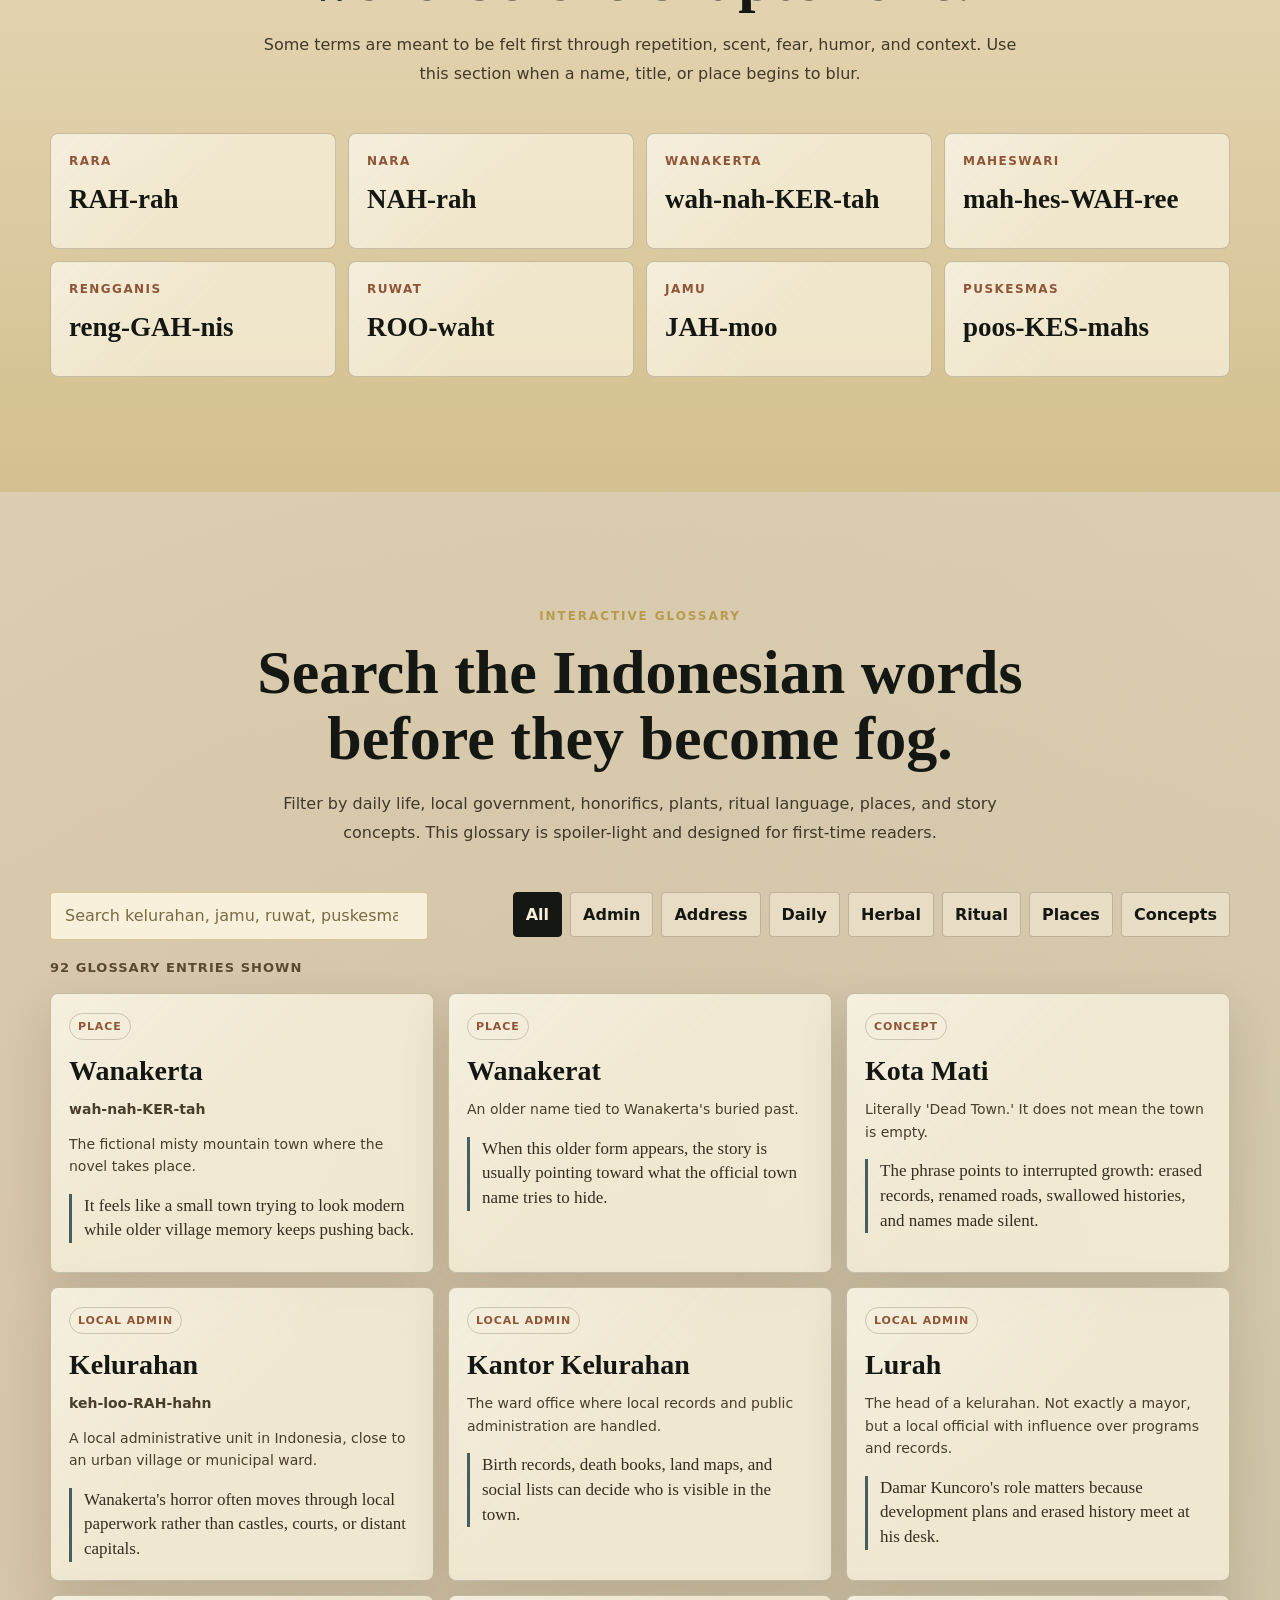
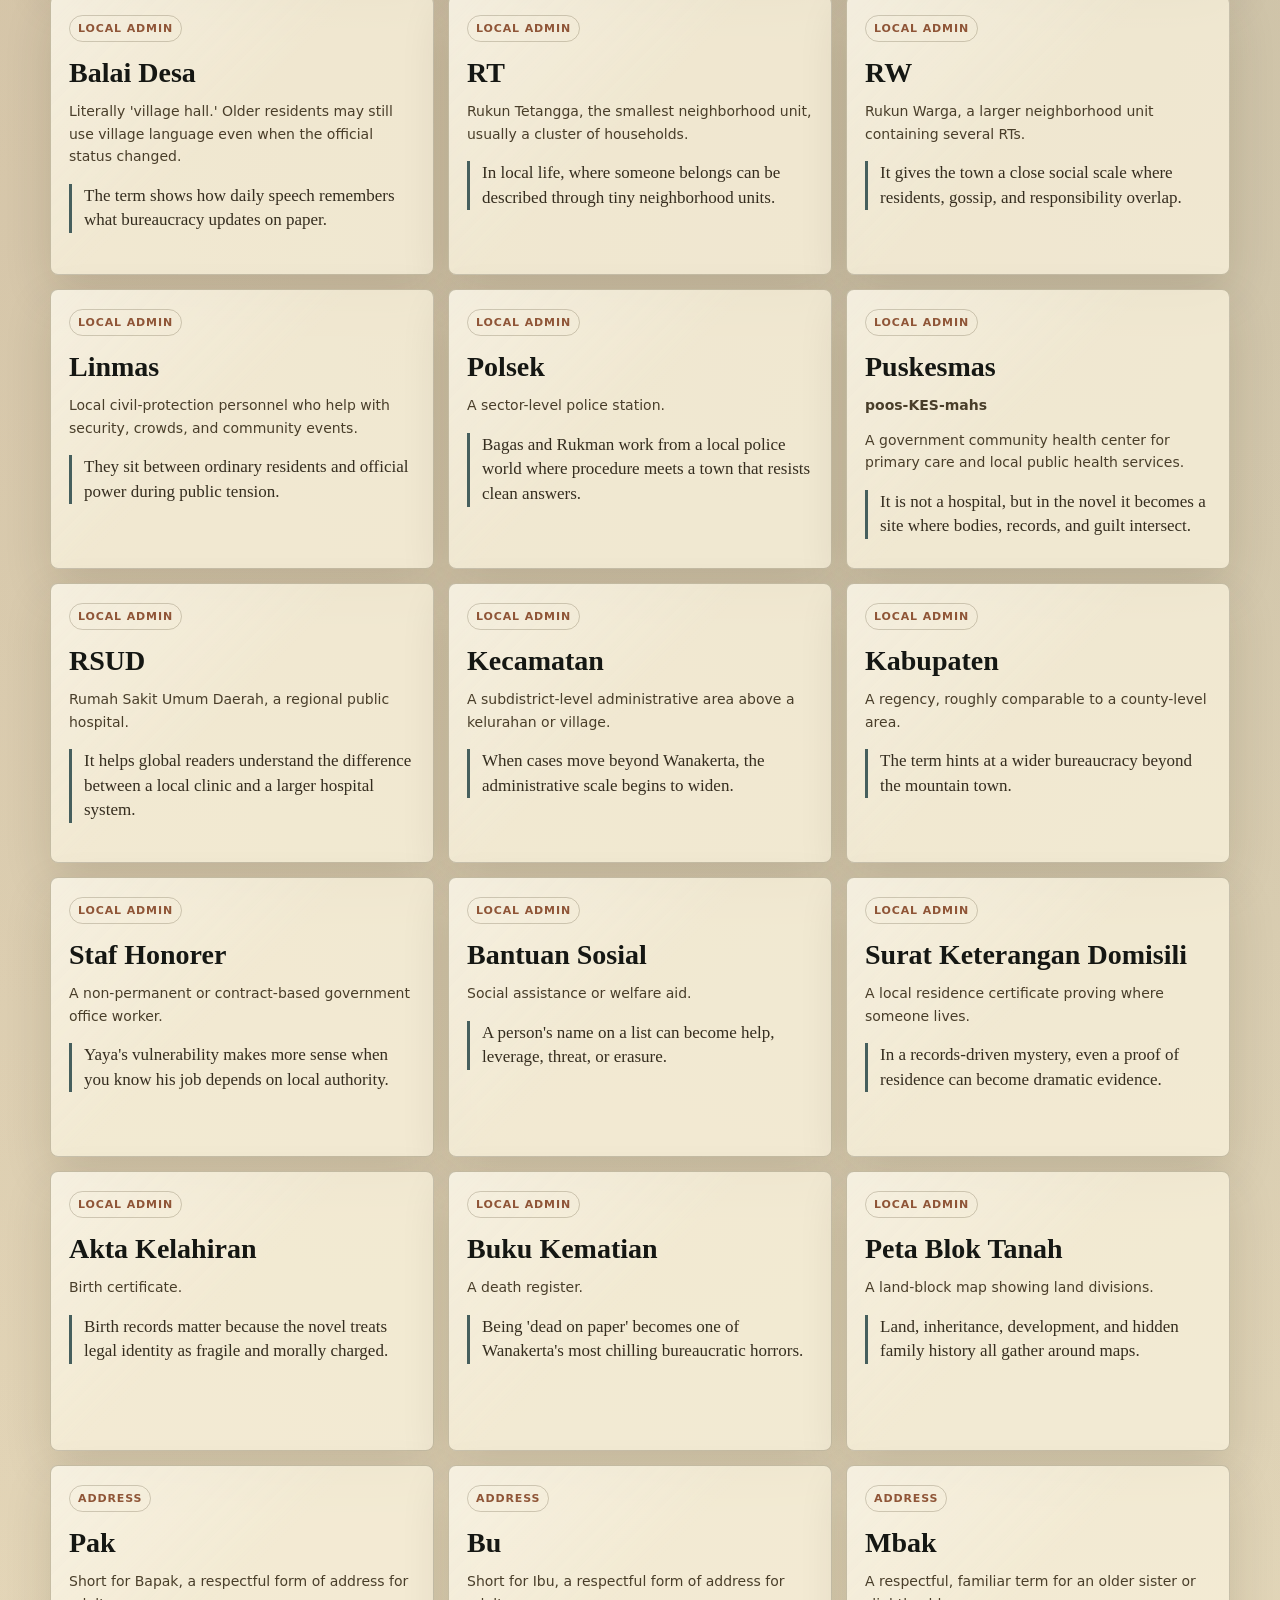
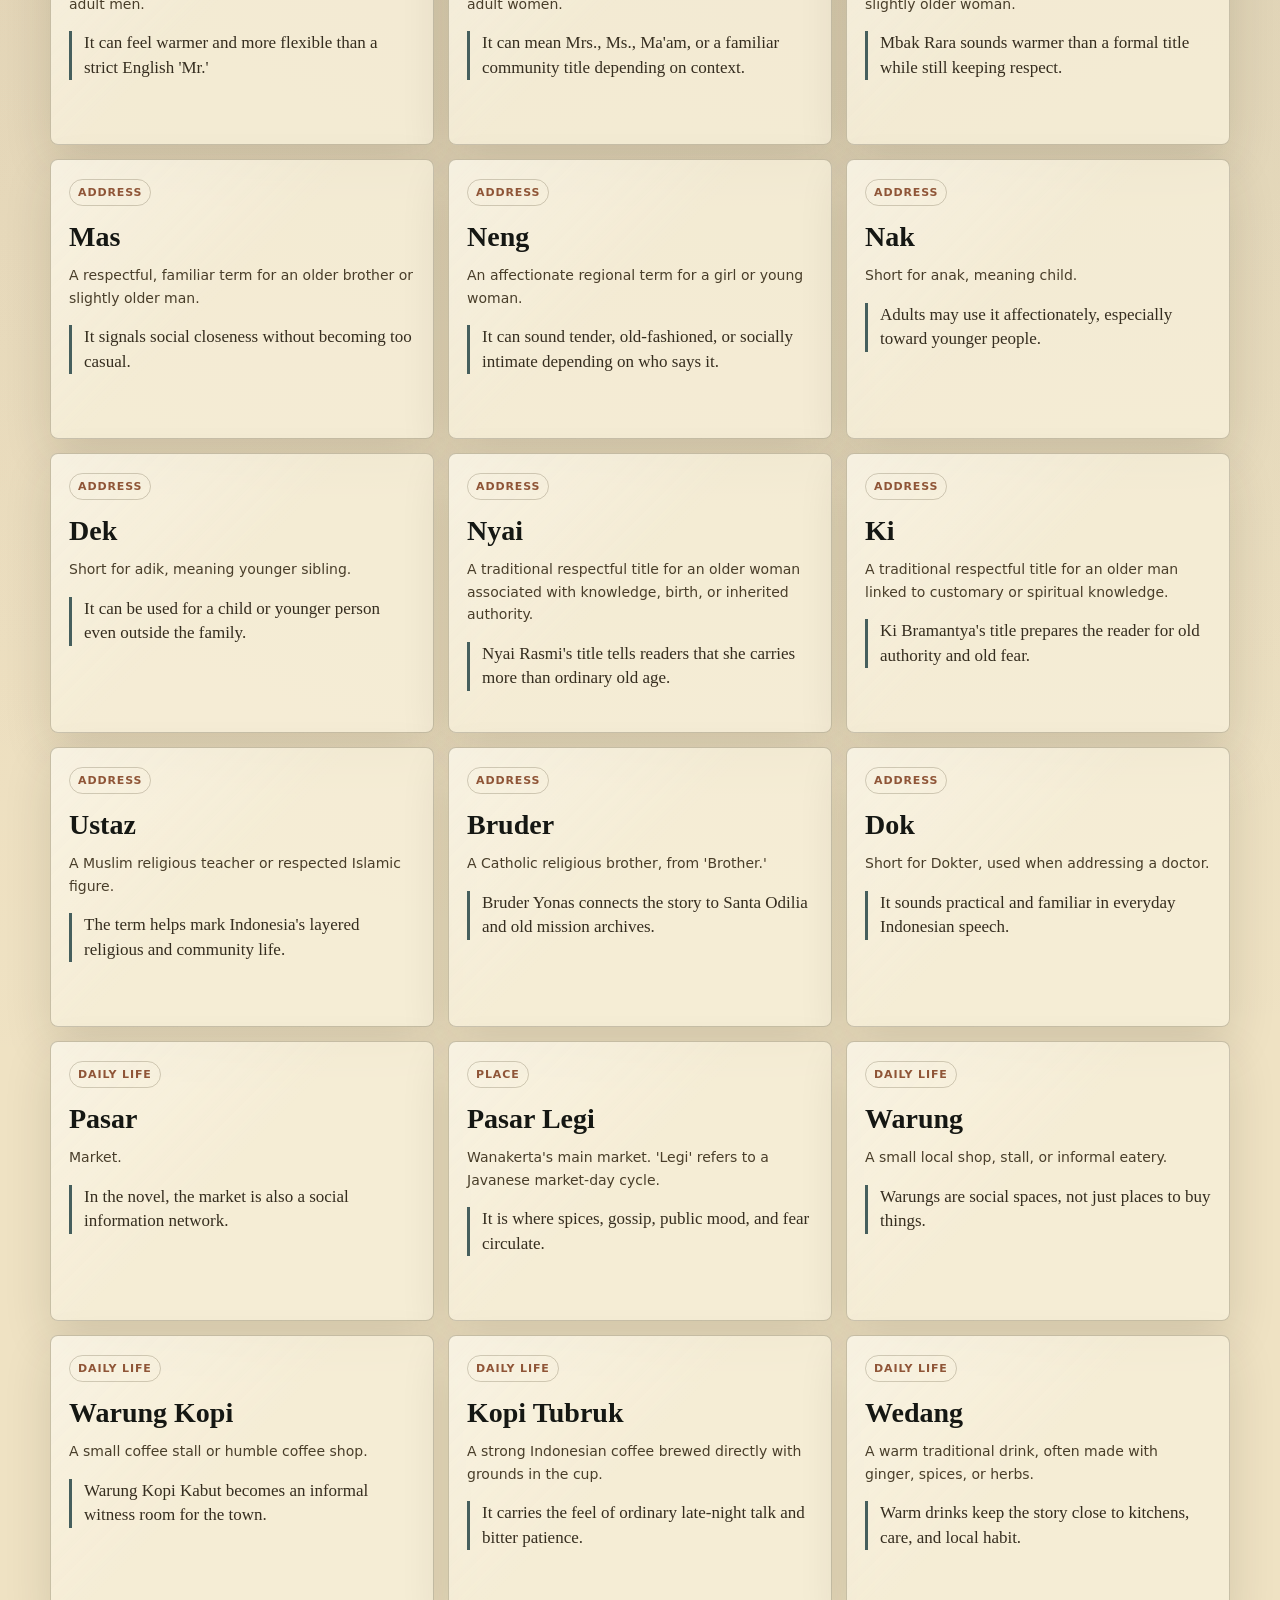
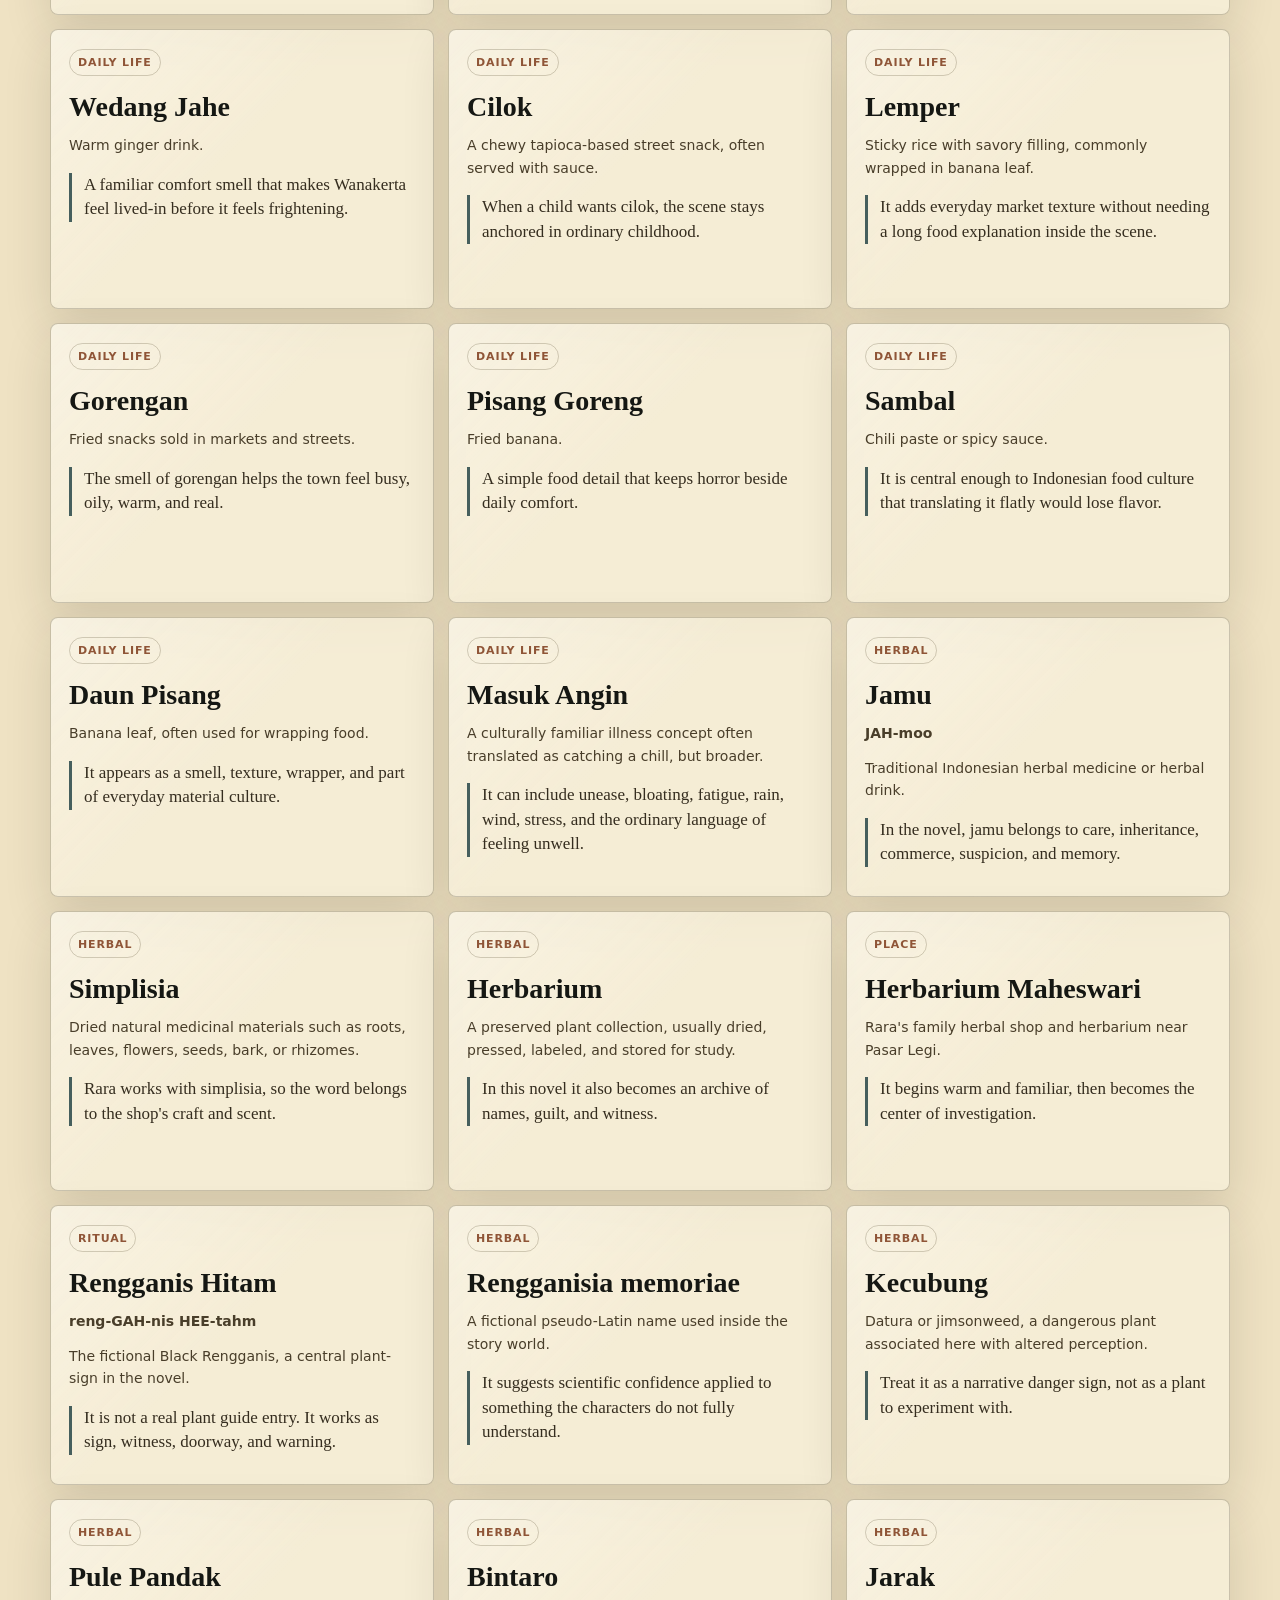
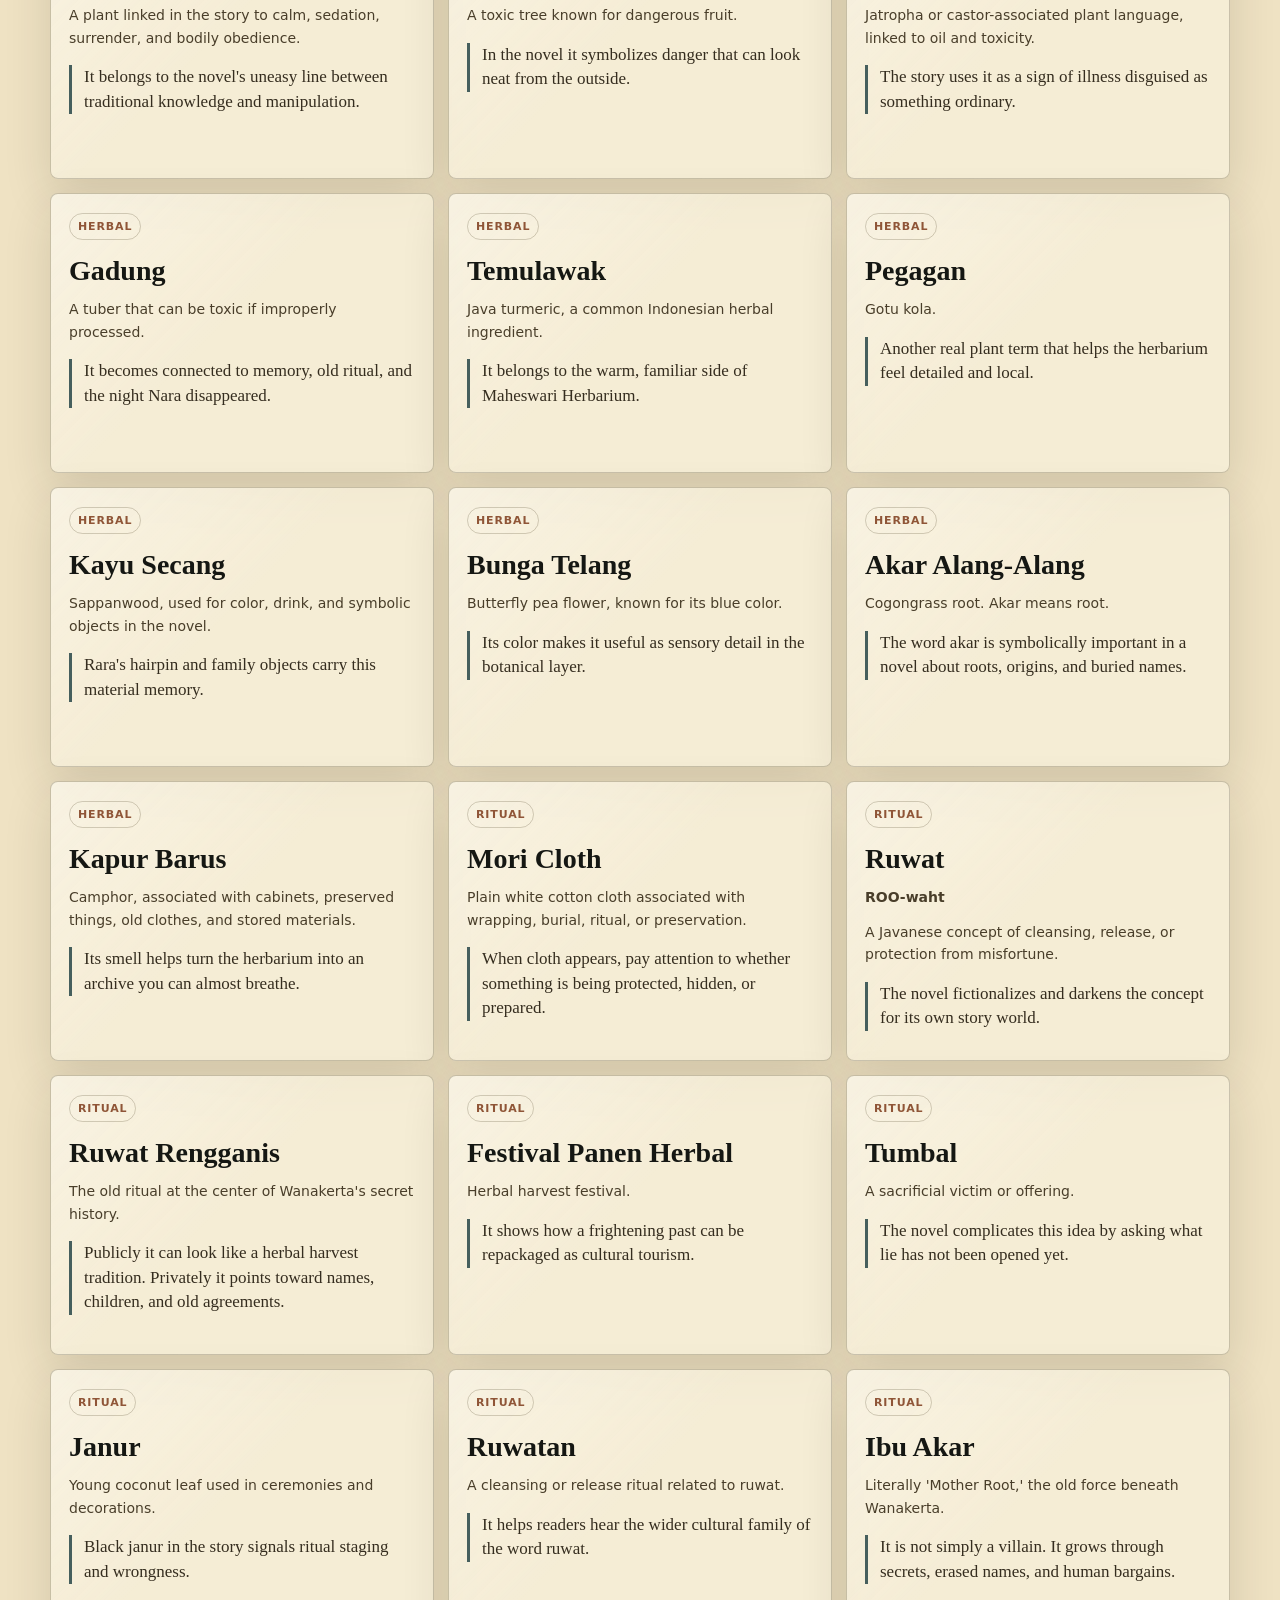
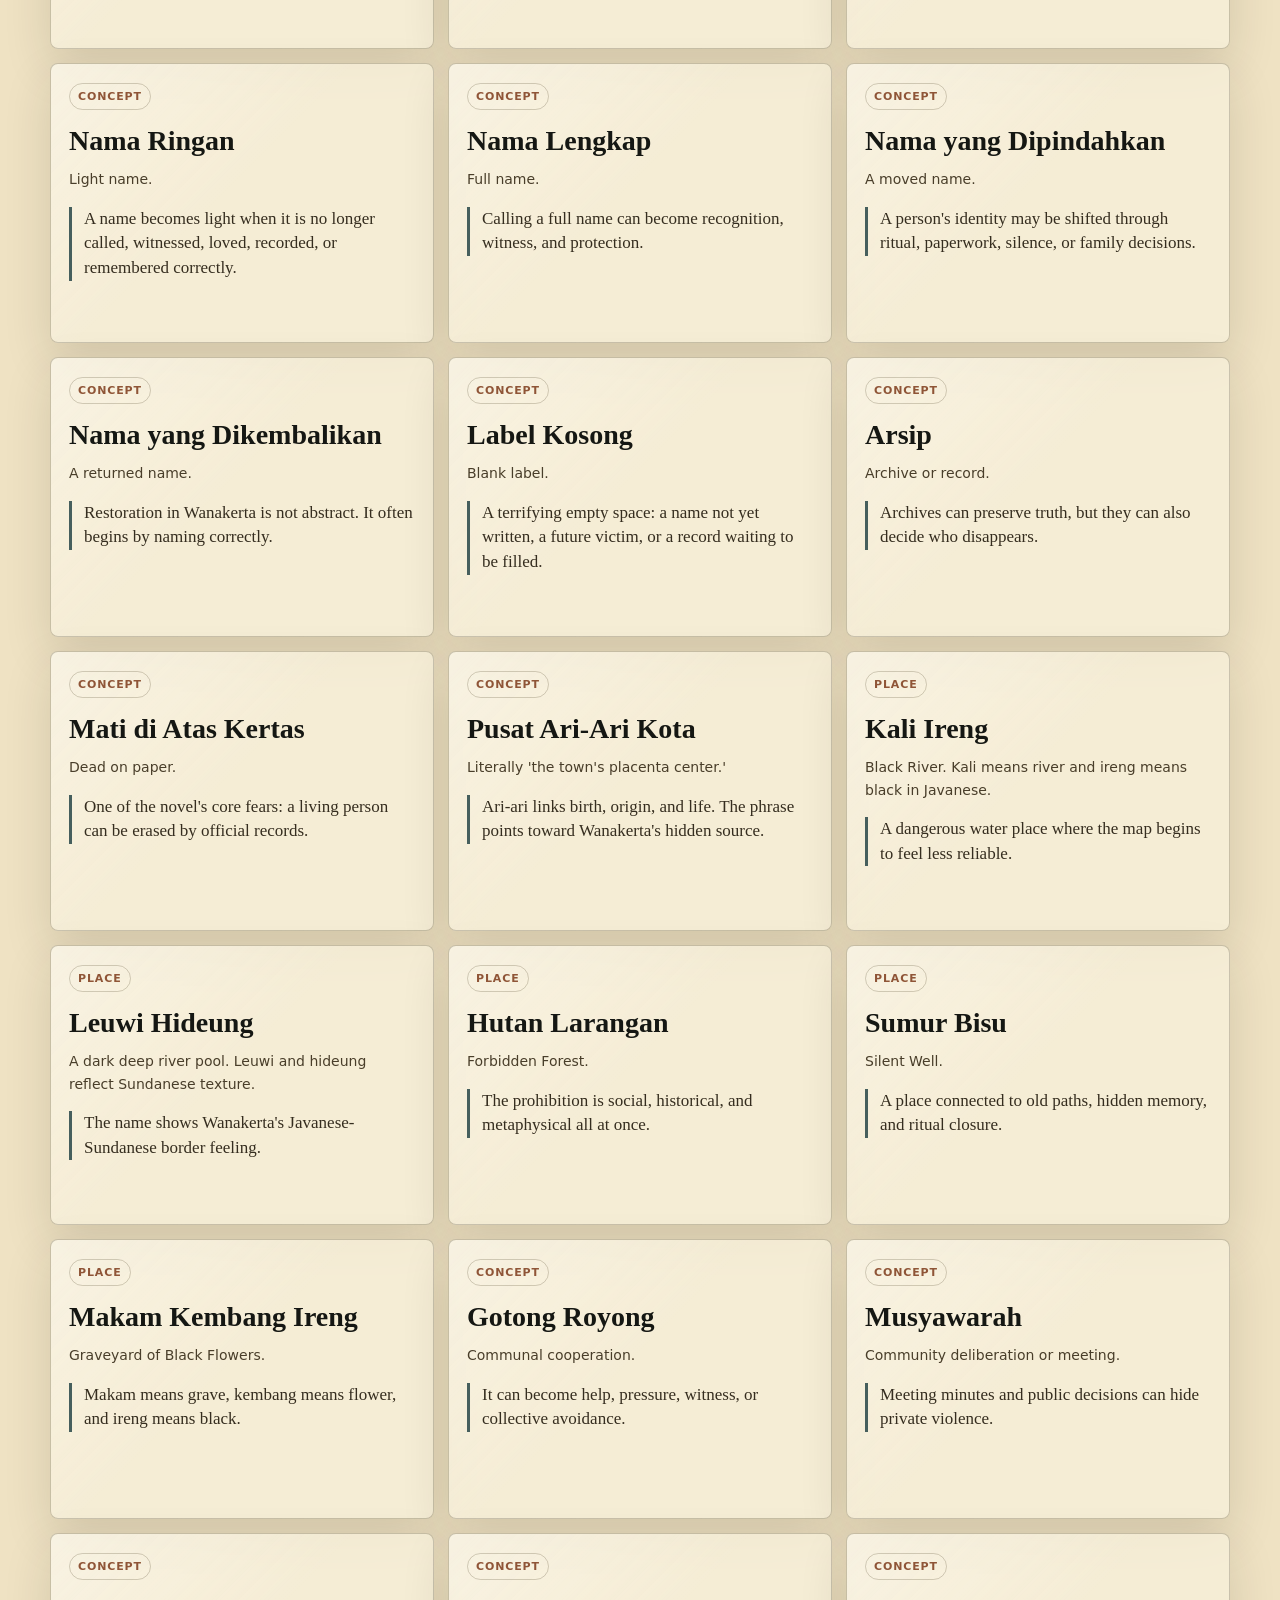
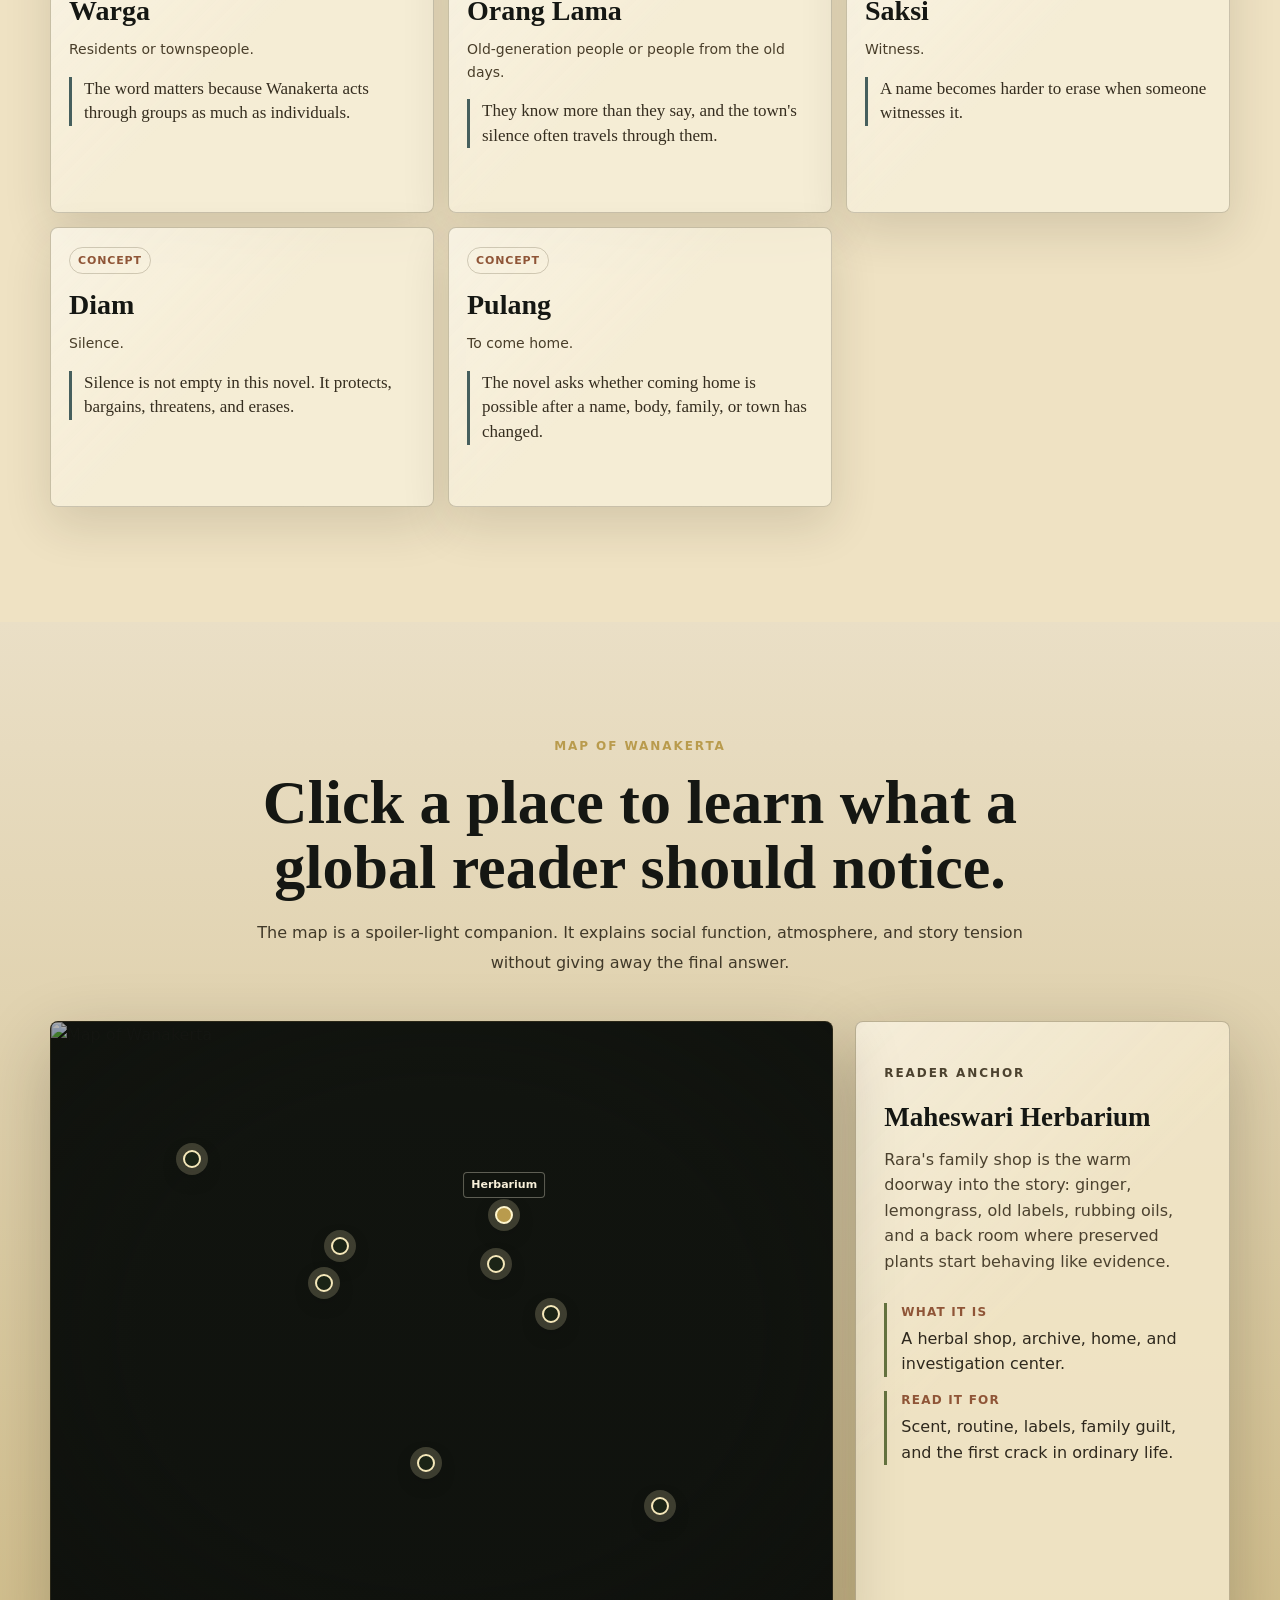
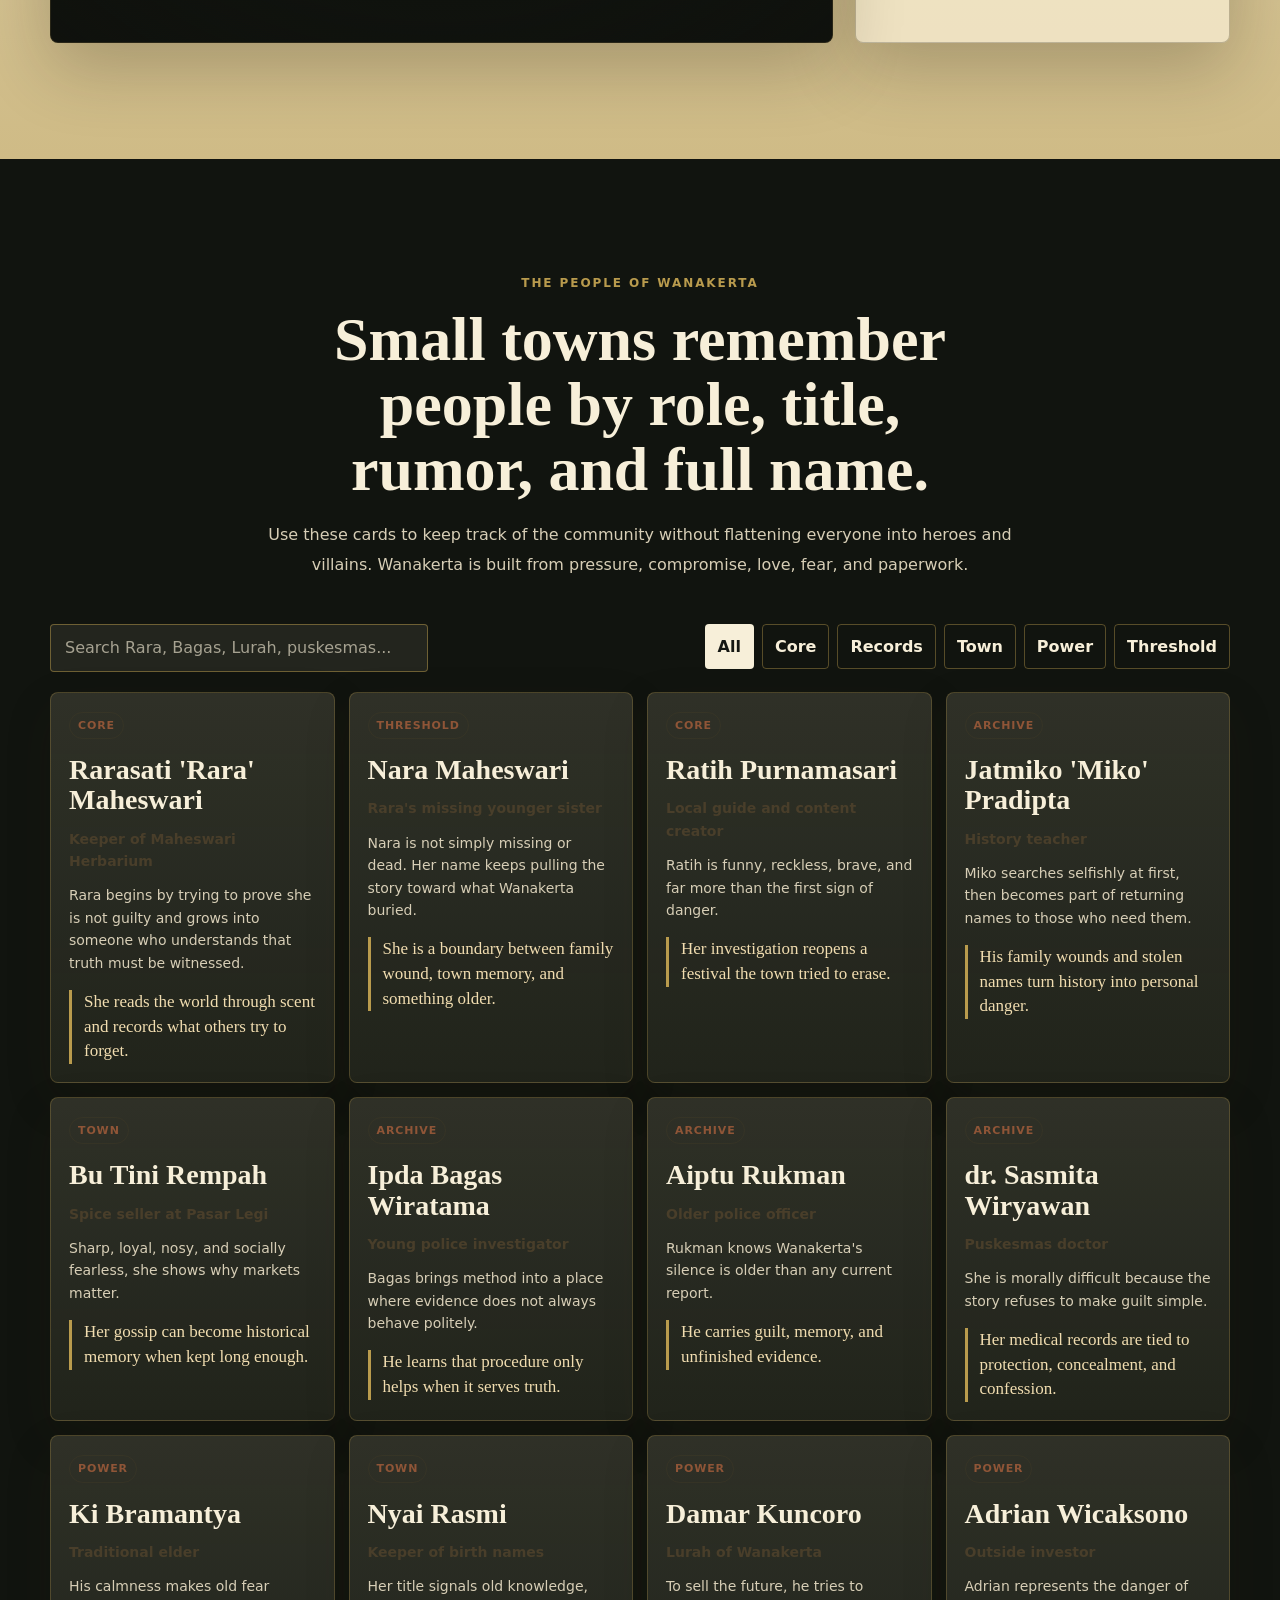
==== commit 70d23da0: "Update English purchase links Add Amazon Kindle and English Google Play Books CTAs, plus the Marchel" ====
--- a/en/index.html
+++ b/en/index.html
@@ -46,6 +46,7 @@
         <a href="#map">Map</a>
         <a href="#people">People</a>
         <a href="#field-guide">Field Guide</a>
+        <a href="#social">Social</a>
         <a href="../">Bahasa Indonesia</a>
         <a href="#buy" class="nav-cta">Buy Links</a>
       </nav>
@@ -94,7 +95,12 @@
           </p>
           <div class="hero-actions">
             <a class="button button-light" href="#orientation">Start the guide</a>
-            <a class="button button-dark" href="#glossary">Open glossary</a>
+            <a class="button button-gold" href="https://www.amazon.com/dp/B0H15GX229" target="_blank" rel="noreferrer">
+              Buy on Amazon Kindle
+            </a>
+            <a class="button button-dark" href="https://play.google.com/store/books/details?id=X13jEQAAQBAJ" target="_blank" rel="noreferrer">
+              Read 100 Pages on Google Play
+            </a>
             <a class="button button-dark" href="../">Indonesian site</a>
           </div>
           <div class="quick-notes" aria-label="Reading signals">
@@ -524,19 +530,43 @@
       <section class="buy-section global-buy-section" id="buy">
         <div>
           <p class="eyebrow">Buy the Book</p>
-          <h2>English sales links can be added here when they are ready.</h2>
-          <p>
-            This website does not host the novel PDF. It is a free public companion site. The Kindle
-            KDP and Google Play Books buttons are prepared as placeholders so the final links can be
-            added later without rebuilding the whole page.
+          <h2>Read the English edition on Kindle or Google Play Books.</h2>
+          <p>
+            This website does not host the novel PDF. It is a free public companion site for global
+            readers. Buy the English edition on Amazon Kindle, or open Google Play Books to read the
+            first 100 pages and continue with the full book.
           </p>
         </div>
         <div class="buy-stack">
-          <a class="button button-light" href="https://lynk.id/marchelyn" target="_blank" rel="noreferrer">
+          <a class="button button-light" href="https://www.amazon.com/dp/B0H15GX229" target="_blank" rel="noreferrer">
+            Buy on Amazon Kindle
+          </a>
+          <a class="button button-dark" href="https://play.google.com/store/books/details?id=X13jEQAAQBAJ" target="_blank" rel="noreferrer">
+            Read 100 Pages / Buy on Google Play
+          </a>
+          <a class="button button-dark" href="https://lynk.id/marchelyn" target="_blank" rel="noreferrer">
             Author store
           </a>
-          <span>Kindle KDP - coming soon</span>
-          <span>Google Play Books - coming soon</span>
+          <span>Amazon link tested with the shorter official /dp/ format.</span>
+        </div>
+      </section>
+
+      <section class="social-section section-pad" id="social">
+        <div class="social-panel">
+          <div>
+            <p class="eyebrow">Follow Marchelyn.id</p>
+            <h2>New notes, release news, and glimpses from the fog.</h2>
+            <p>
+              Follow the official Marchelyn.id channels for novel updates, atmosphere posts,
+              visual teasers, and future Wanakerta announcements.
+            </p>
+          </div>
+          <div class="social-grid" aria-label="Marchelyn.id social media">
+            <a href="https://www.instagram.com/marchelyn.id/" target="_blank" rel="noreferrer">Instagram</a>
+            <a href="https://www.facebook.com/profile.php?id=61590096375502" target="_blank" rel="noreferrer">Facebook</a>
+            <a href="https://www.threads.com/@marchelyn.id" target="_blank" rel="noreferrer">Threads</a>
+            <a href="https://www.tiktok.com/@marchelyn.id" target="_blank" rel="noreferrer">TikTok</a>
+          </div>
         </div>
       </section>
     </main>
@@ -548,7 +578,10 @@
       </div>
       <div class="footer-links">
         <a href="../">Bahasa Indonesia</a>
+        <a href="https://www.amazon.com/dp/B0H15GX229" target="_blank" rel="noreferrer">Amazon Kindle</a>
+        <a href="https://play.google.com/store/books/details?id=X13jEQAAQBAJ" target="_blank" rel="noreferrer">Google Play Books</a>
         <a href="https://lynk.id/marchelyn" target="_blank" rel="noreferrer">lynk.id/marchelyn</a>
+        <a href="https://www.instagram.com/marchelyn.id/" target="_blank" rel="noreferrer">Instagram</a>
       </div>
     </footer>
 
--- a/styles.css
+++ b/styles.css
@@ -359,6 +359,12 @@
   color: #f4e6b7;
 }
 
+.button-gold {
+  border-color: rgba(247, 239, 217, 0.78);
+  background: #b99b4d;
+  color: #151713;
+}
+
 .quick-notes {
   margin-top: 24px;
   max-width: 720px;
@@ -1314,11 +1320,92 @@
   color: #d7ceb6;
 }
 
+.buy-actions {
+  display: flex;
+  width: min(100%, 430px);
+  flex-direction: column;
+  align-items: stretch;
+  gap: 12px;
+}
+
+.buy-actions .button {
+  width: 100%;
+}
+
+.store-note {
+  color: #cfc3a3;
+  font-size: 14px;
+  line-height: 1.55;
+}
+
+.social-section {
+  background:
+    radial-gradient(circle at 14% 0%, rgba(70, 95, 93, 0.2), transparent 34%),
+    radial-gradient(circle at 86% 12%, rgba(143, 85, 55, 0.14), transparent 30%),
+    rgba(234, 223, 198, 0.94);
+}
+
+.social-panel {
+  width: min(100%, var(--max));
+  margin: 0 auto;
+  display: grid;
+  grid-template-columns: minmax(0, 0.9fr) minmax(320px, 0.7fr);
+  gap: 22px;
+  align-items: center;
+  border: 1px solid var(--line);
+  border-radius: var(--radius);
+  background:
+    linear-gradient(135deg, rgba(255, 255, 255, 0.32), transparent 42%),
+    rgba(247, 239, 217, 0.76);
+  box-shadow: var(--shadow);
+  padding: clamp(24px, 4vw, 42px);
+}
+
+.social-panel h2 {
+  margin: 0;
+  font-family: Georgia, "Times New Roman", serif;
+  font-size: clamp(32px, 4vw, 58px);
+  line-height: 1.06;
+  letter-spacing: 0;
+}
+
+.social-panel p:not(.eyebrow) {
+  margin: 16px 0 0;
+  color: #403929;
+  line-height: 1.8;
+}
+
+.social-grid {
+  display: grid;
+  grid-template-columns: repeat(2, minmax(0, 1fr));
+  gap: 10px;
+}
+
+.social-grid a {
+  min-height: 54px;
+  display: inline-flex;
+  align-items: center;
+  justify-content: center;
+  border: 1px solid rgba(80, 68, 40, 0.34);
+  border-radius: 4px;
+  background: #11140f;
+  color: #f4e6b7;
+  font-weight: 900;
+  text-decoration: none;
+  transition: transform 180ms ease, border-color 180ms ease, background 180ms ease;
+}
+
+.social-grid a:hover {
+  transform: translateY(-2px);
+  border-color: var(--brass);
+  background: #1c2517;
+}
+
 .site-footer {
   display: flex;
   justify-content: space-between;
   gap: 18px;
-  padding: 28px clamp(18px, 4vw, 48px);
+  padding: 28px clamp(18px, 4vw, 48px) clamp(96px, 9vw, 132px);
   background: #0c0e0b;
   color: #d7ceb6;
 }
@@ -1542,6 +1629,7 @@
   .plant-board,
   .character-tools,
   .herb-tools,
+  .social-panel,
   .buy-section {
     grid-template-columns: 1fr;
   }
@@ -1590,8 +1678,13 @@
   }
 
   .hero-actions .button,
+  .social-grid a,
   .buy-section .button {
     width: 100%;
+  }
+
+  .social-grid {
+    grid-template-columns: 1fr;
   }
 
   .background-audio {
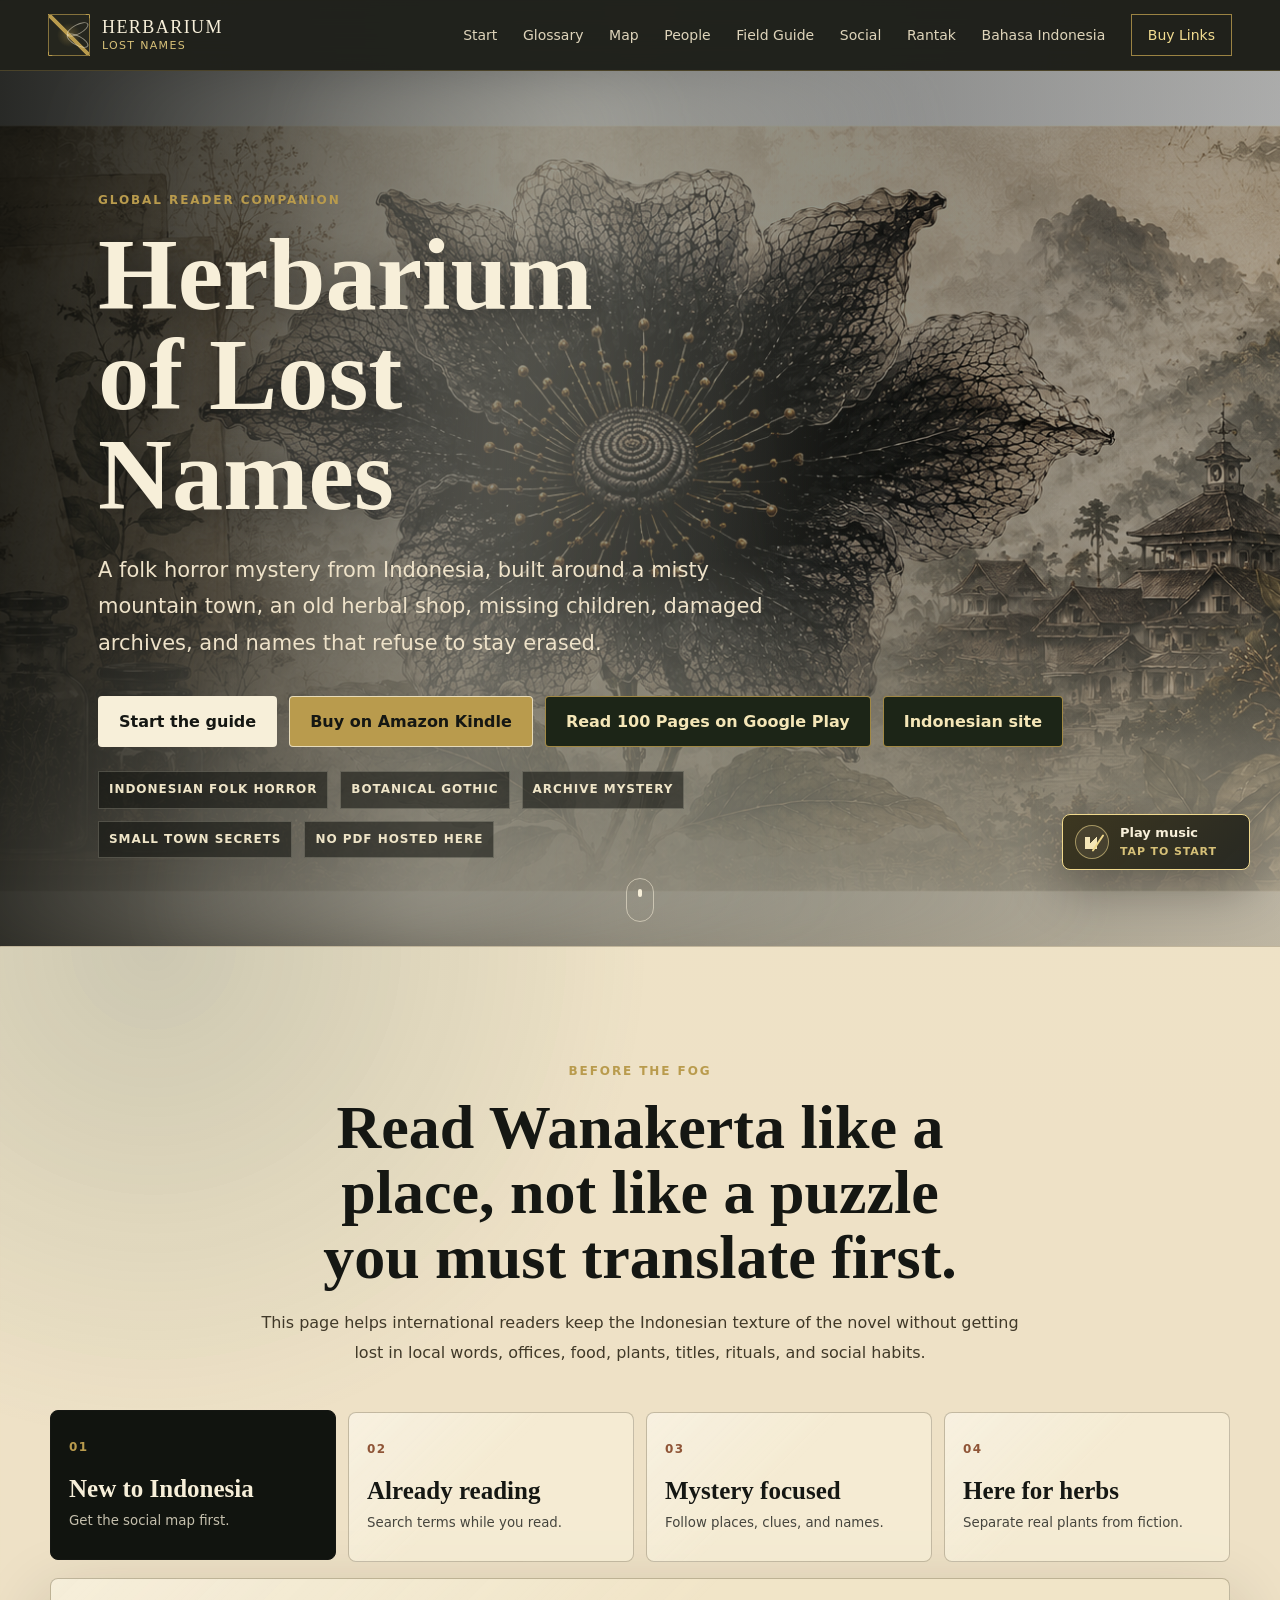
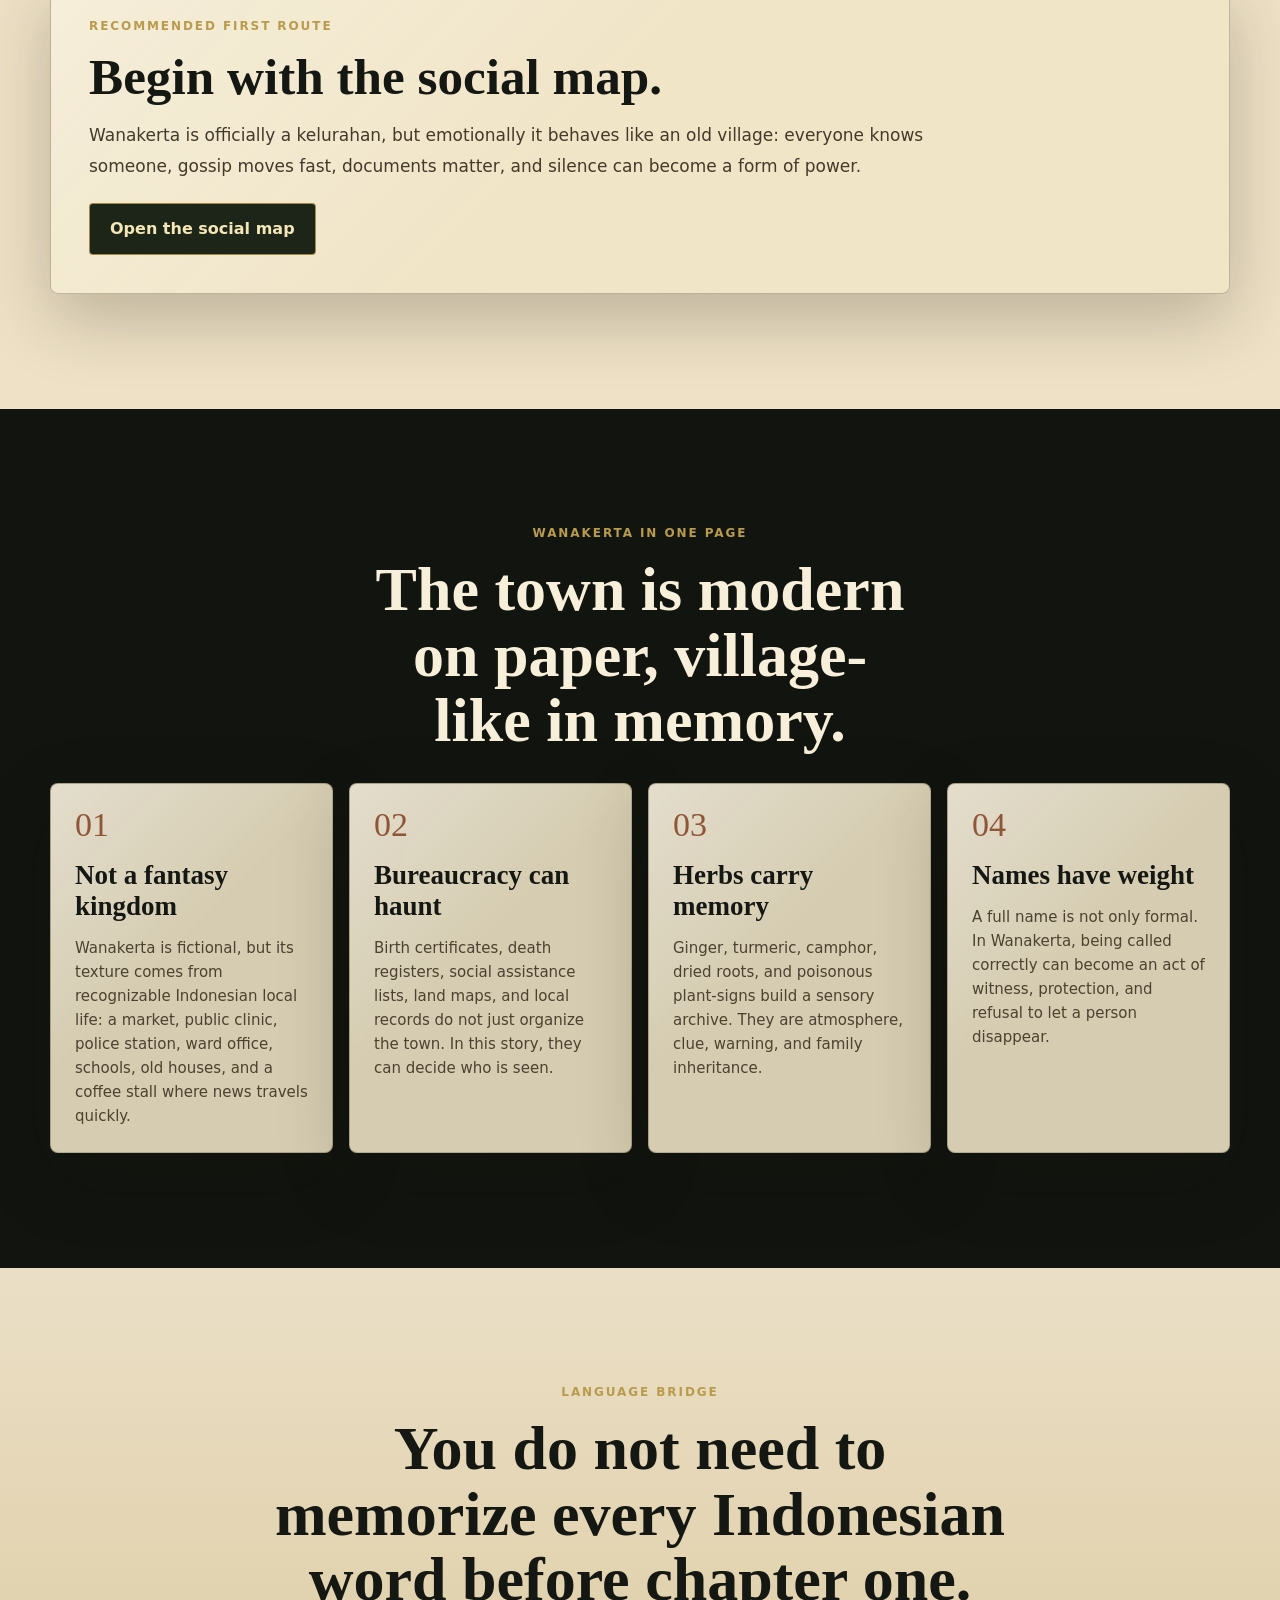
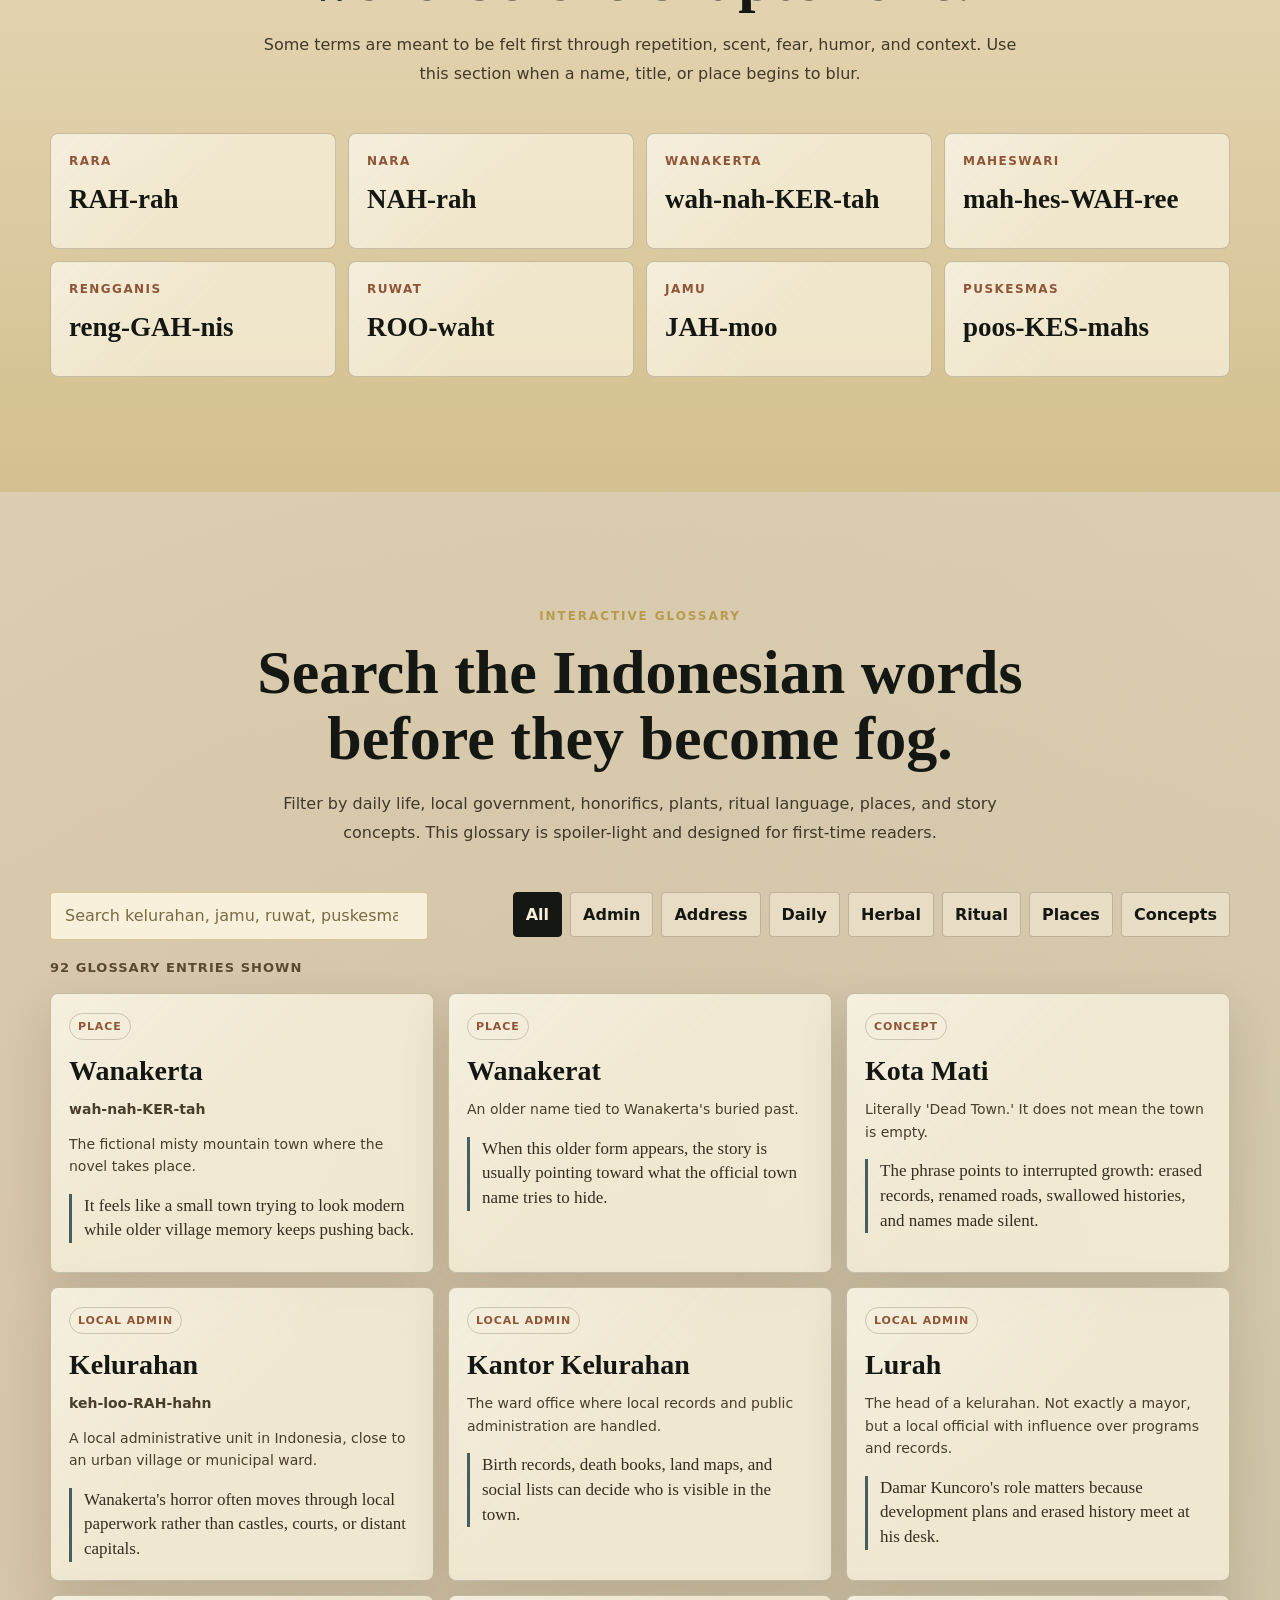
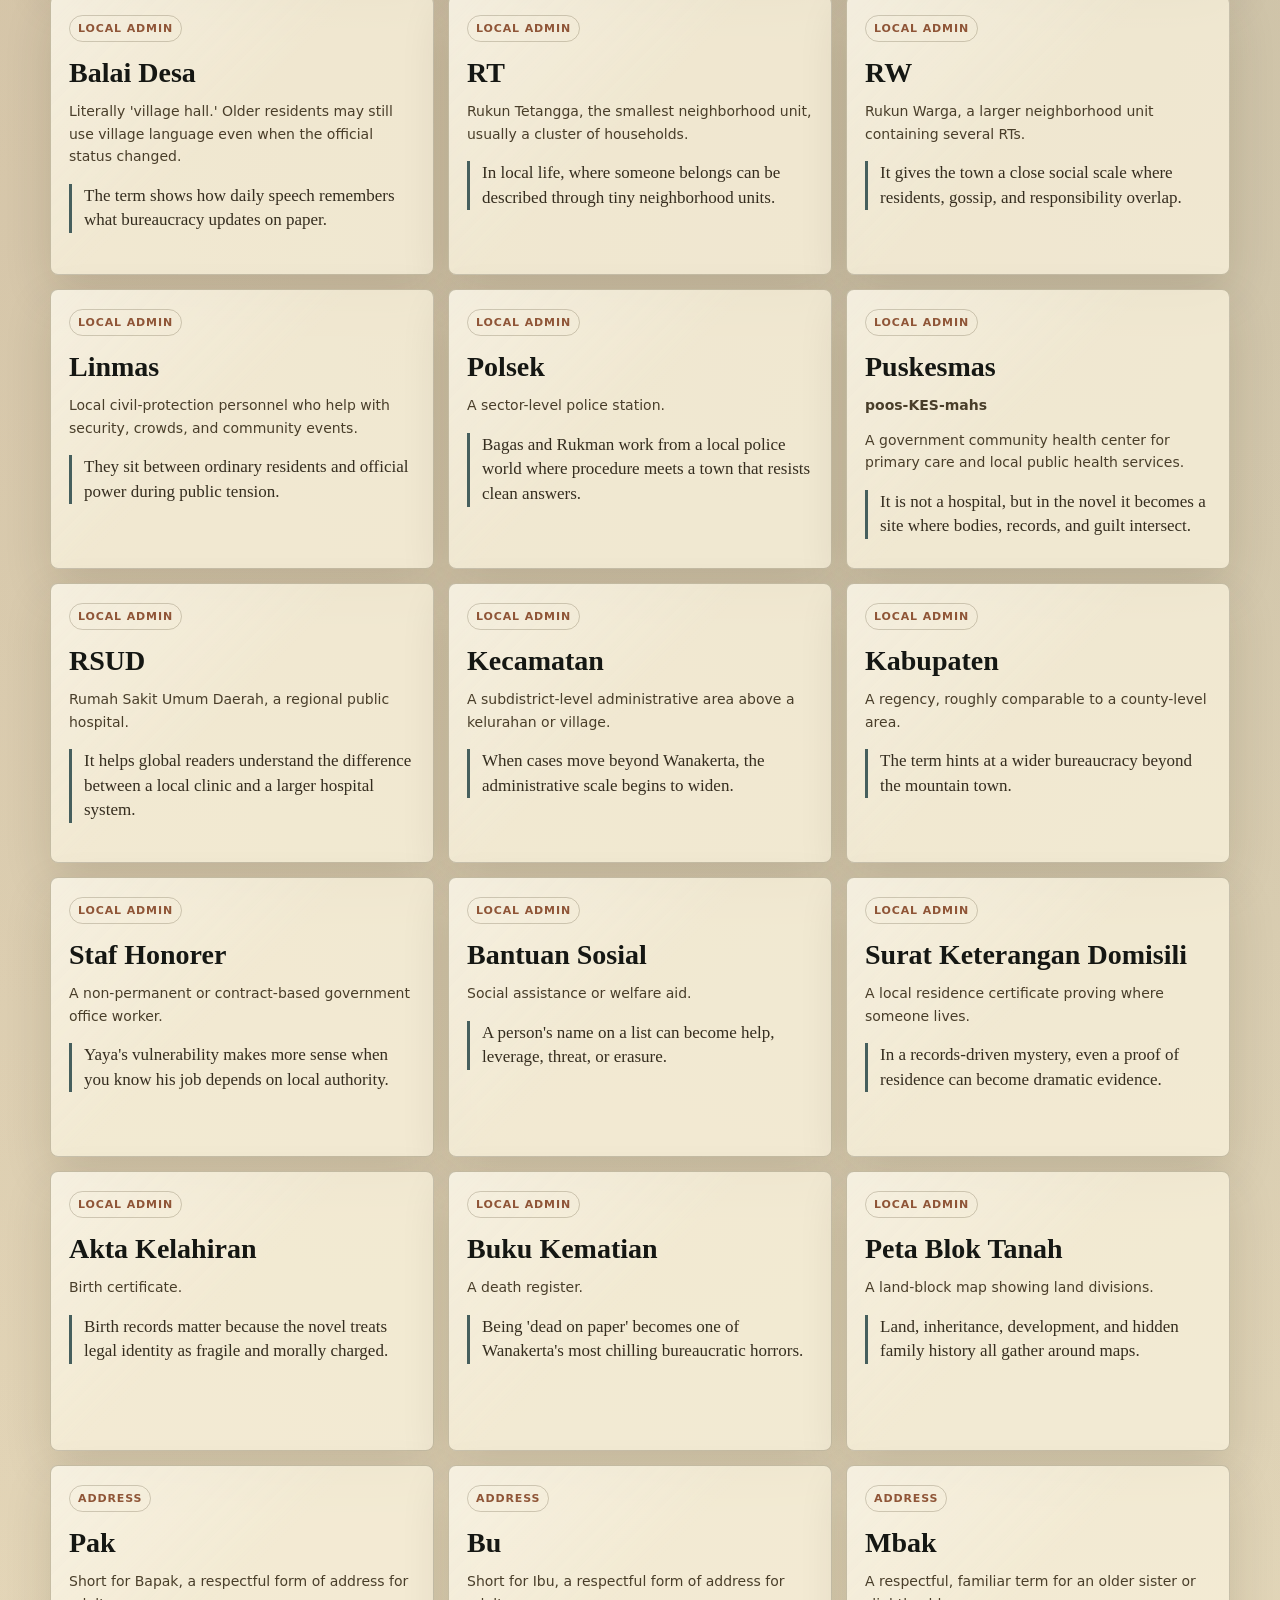
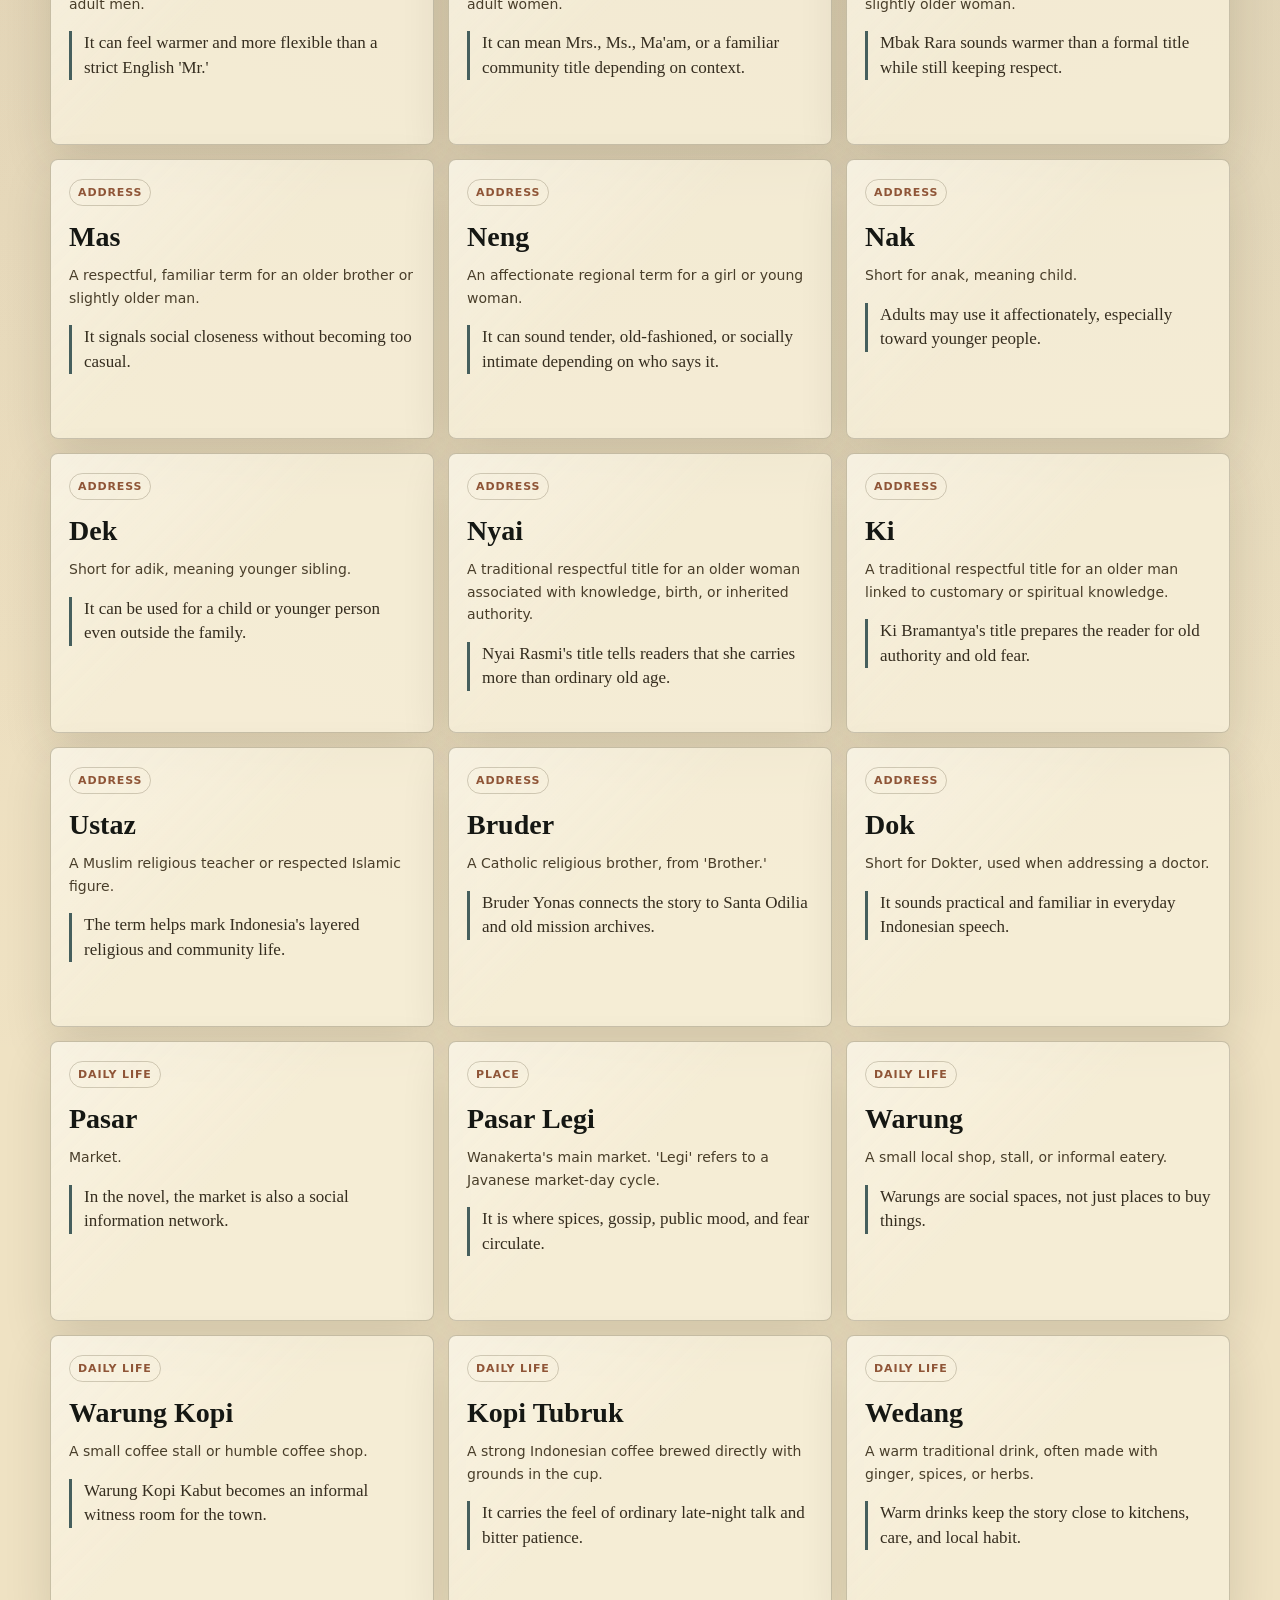
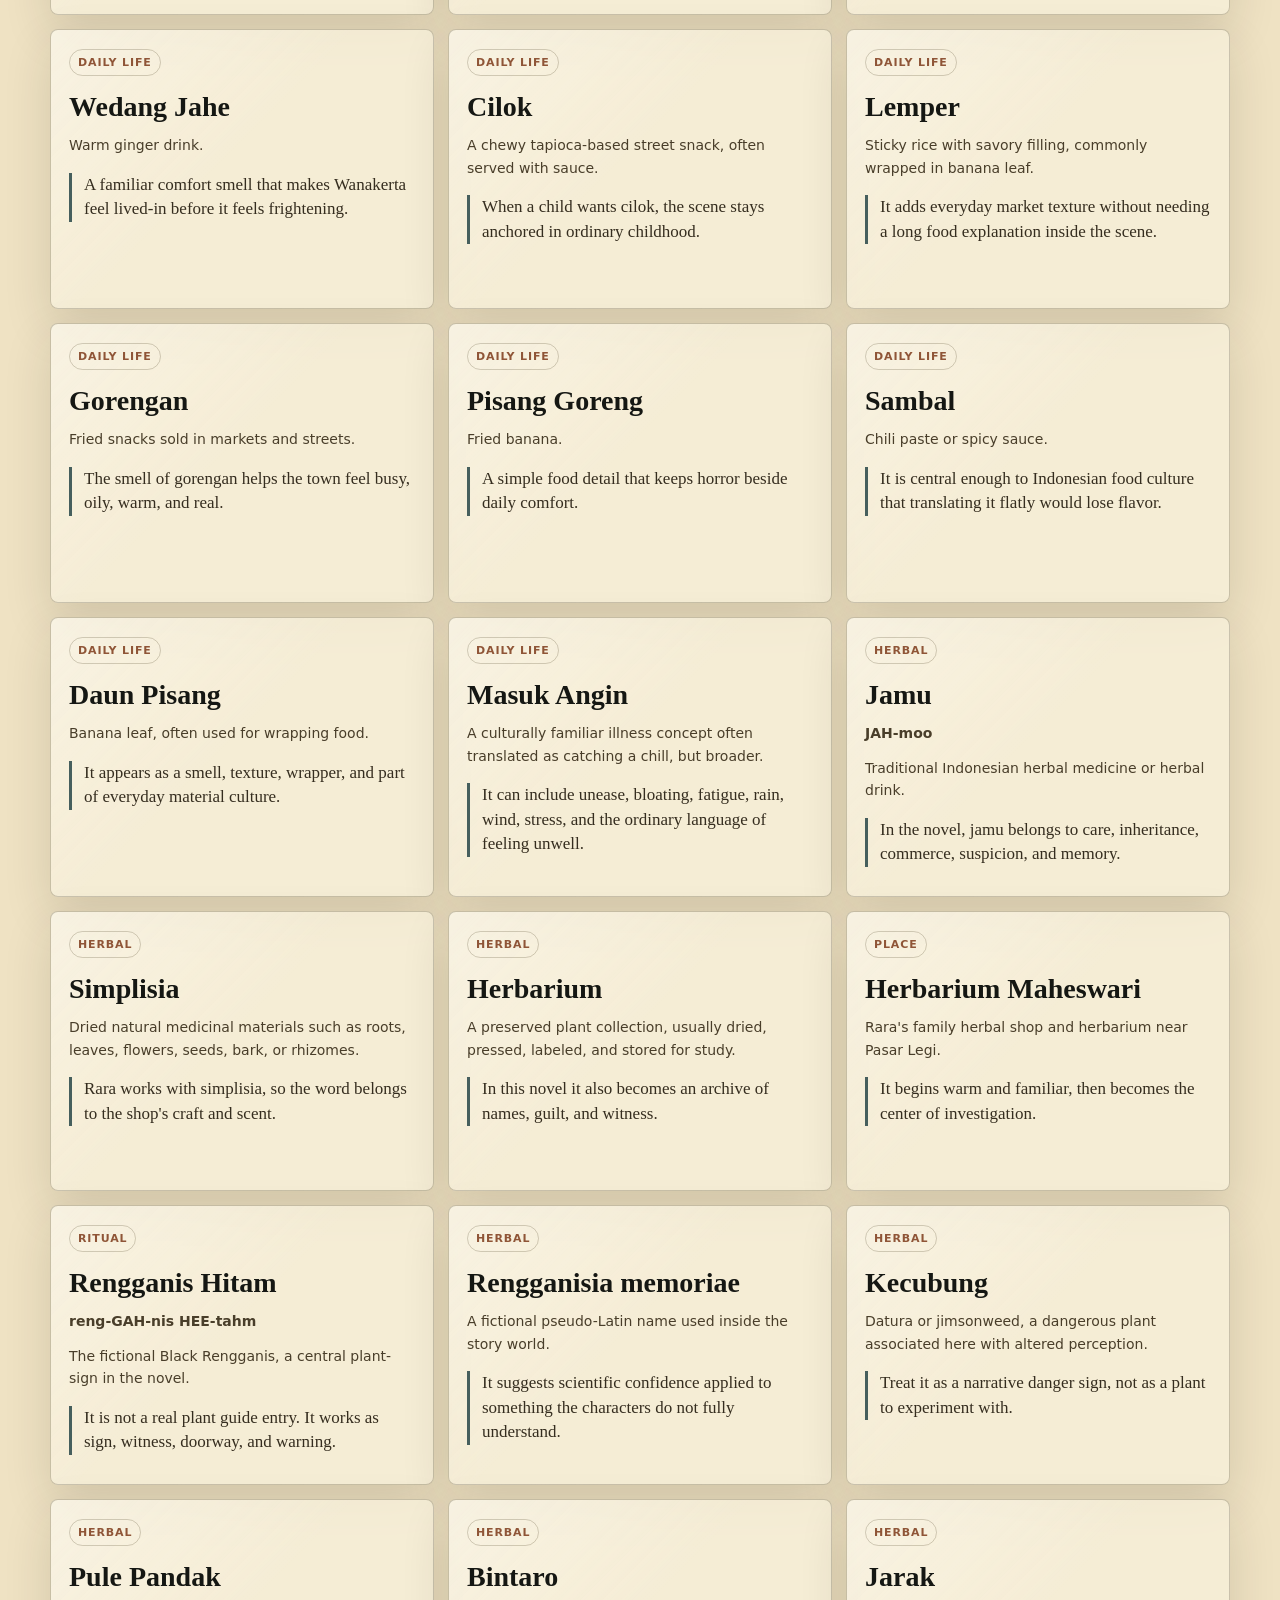
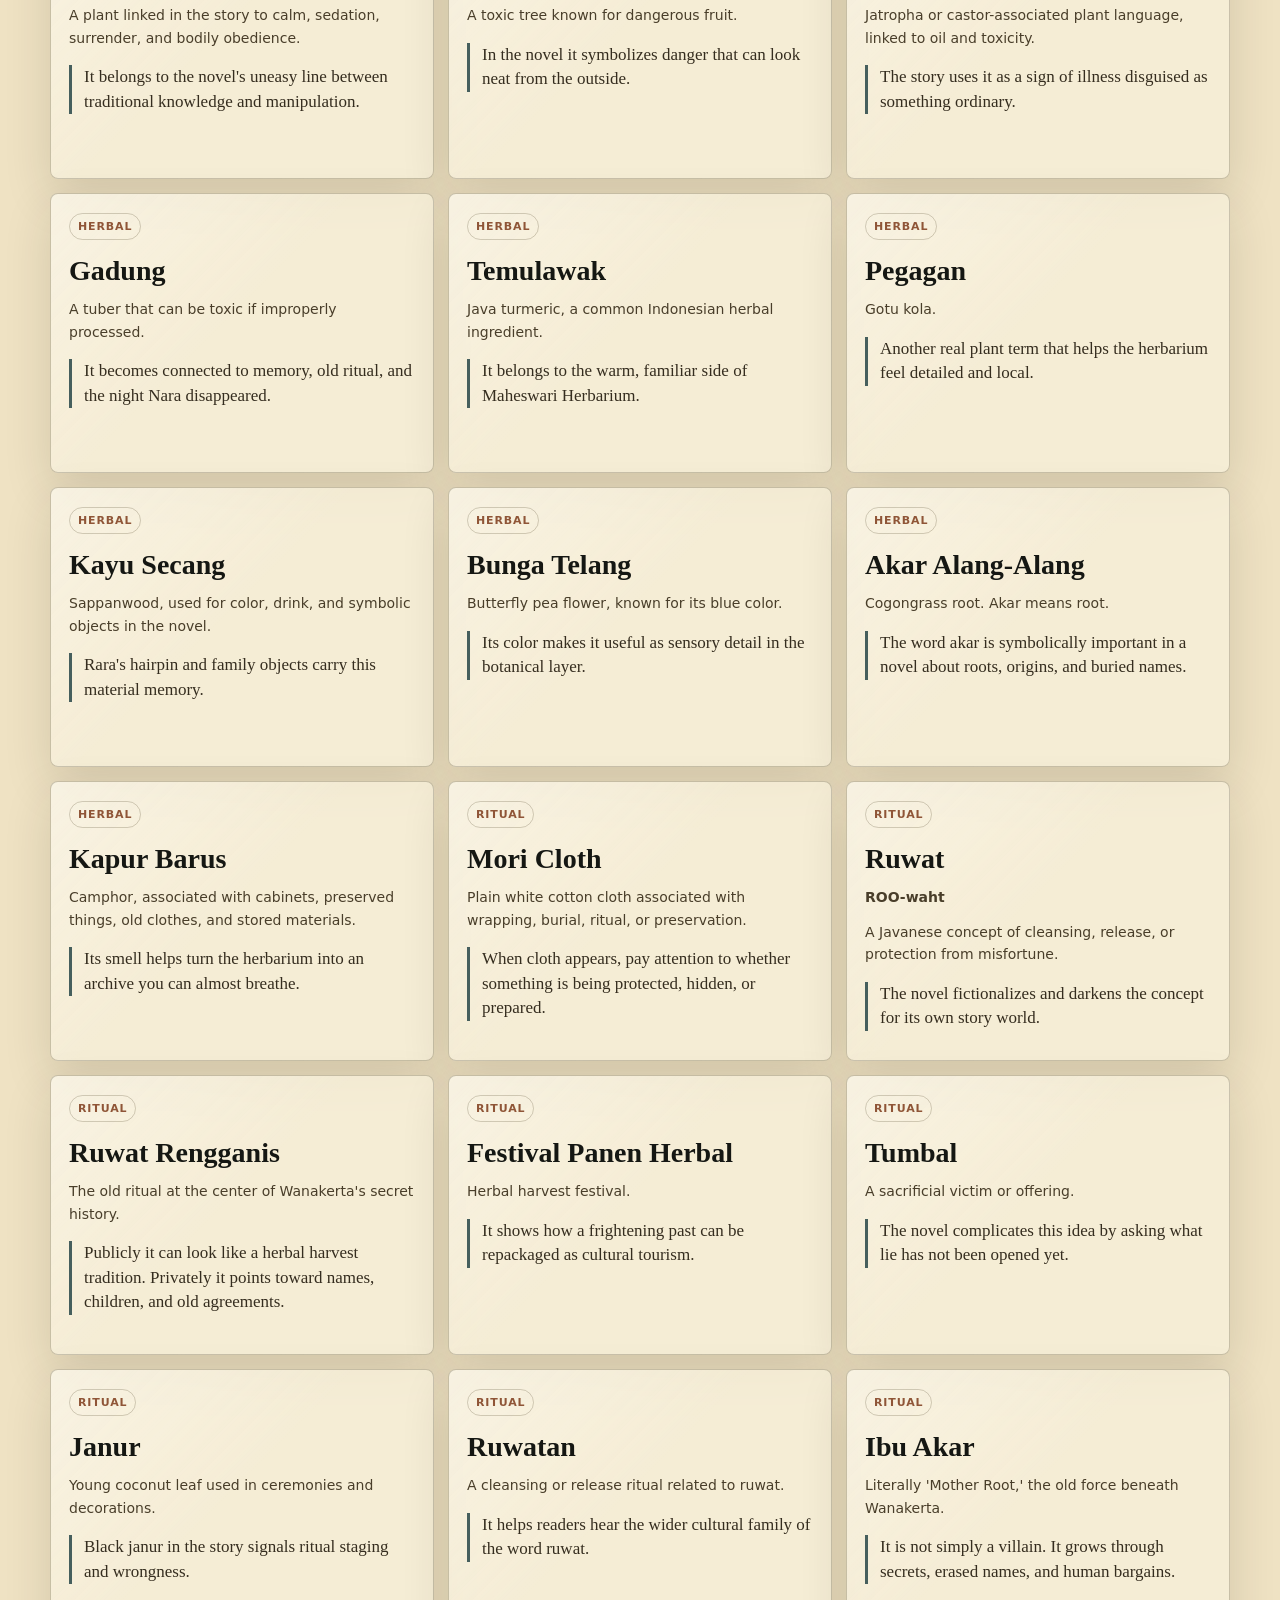
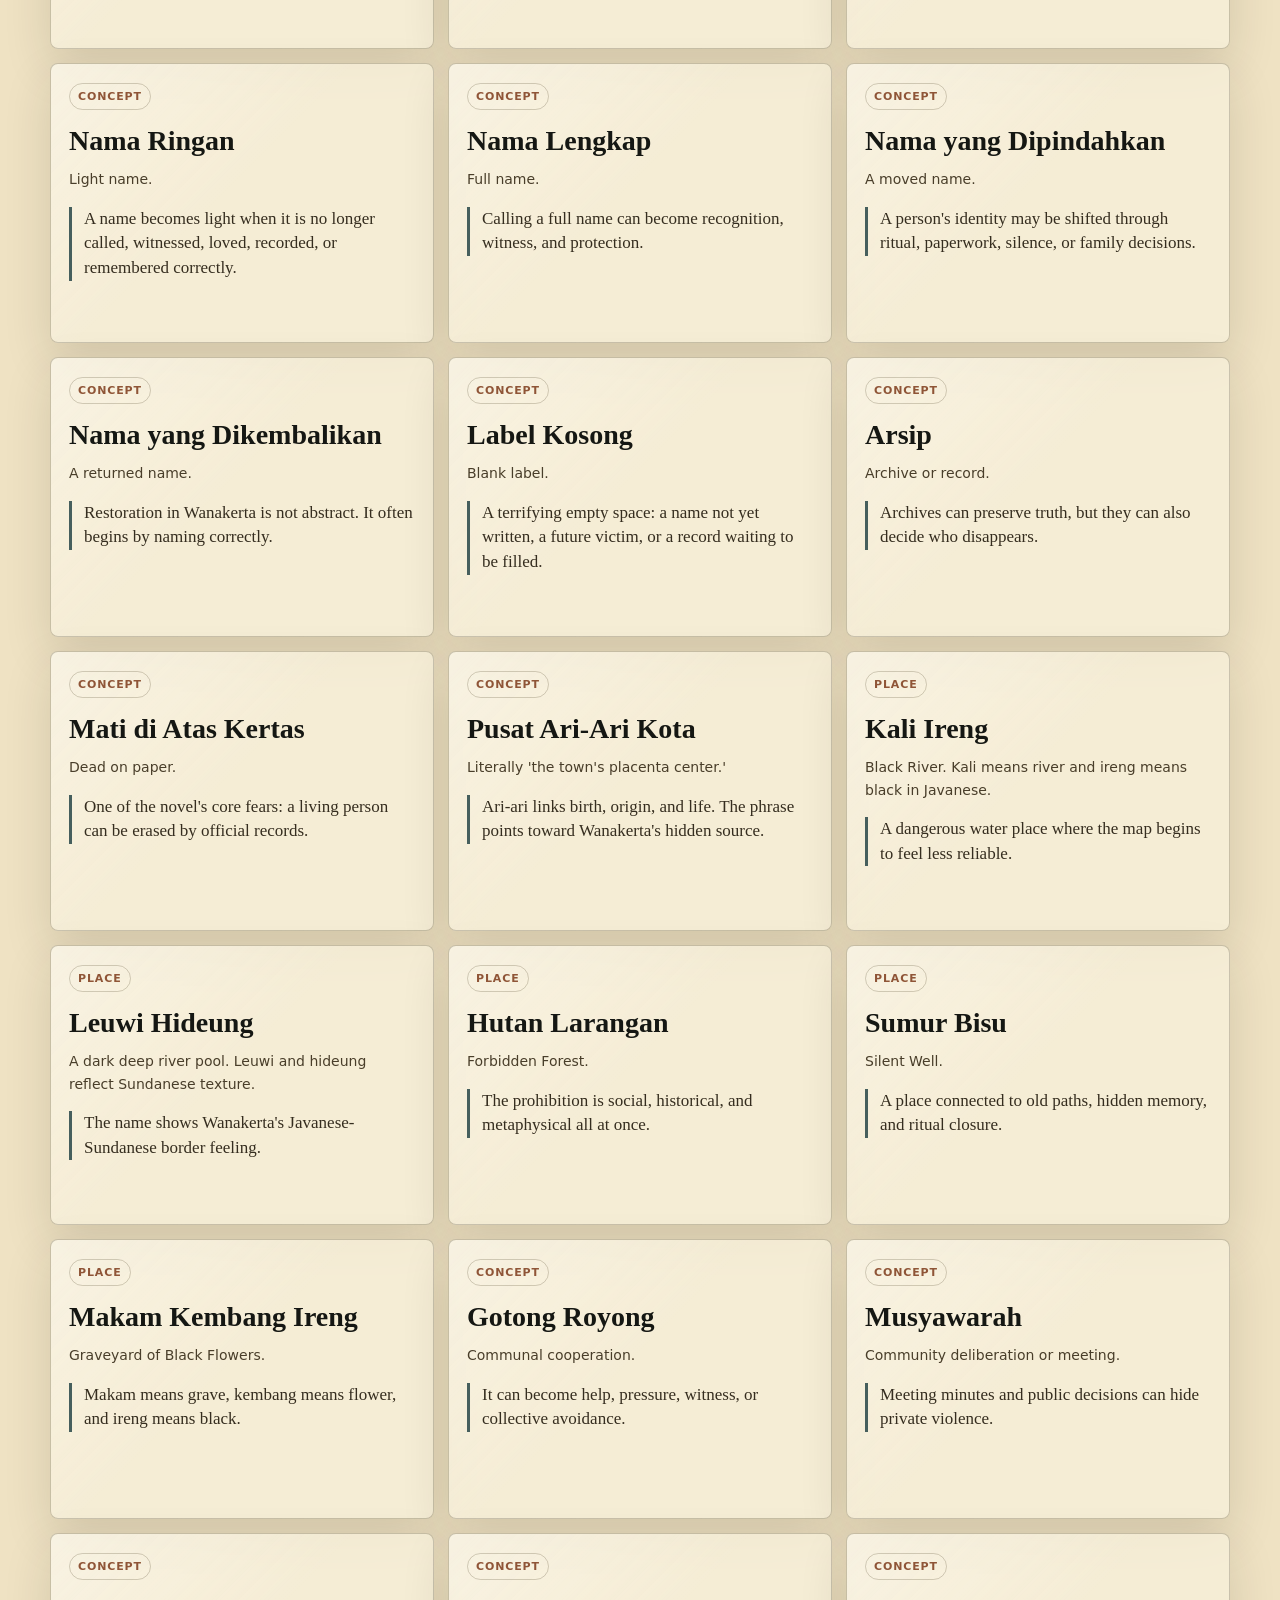
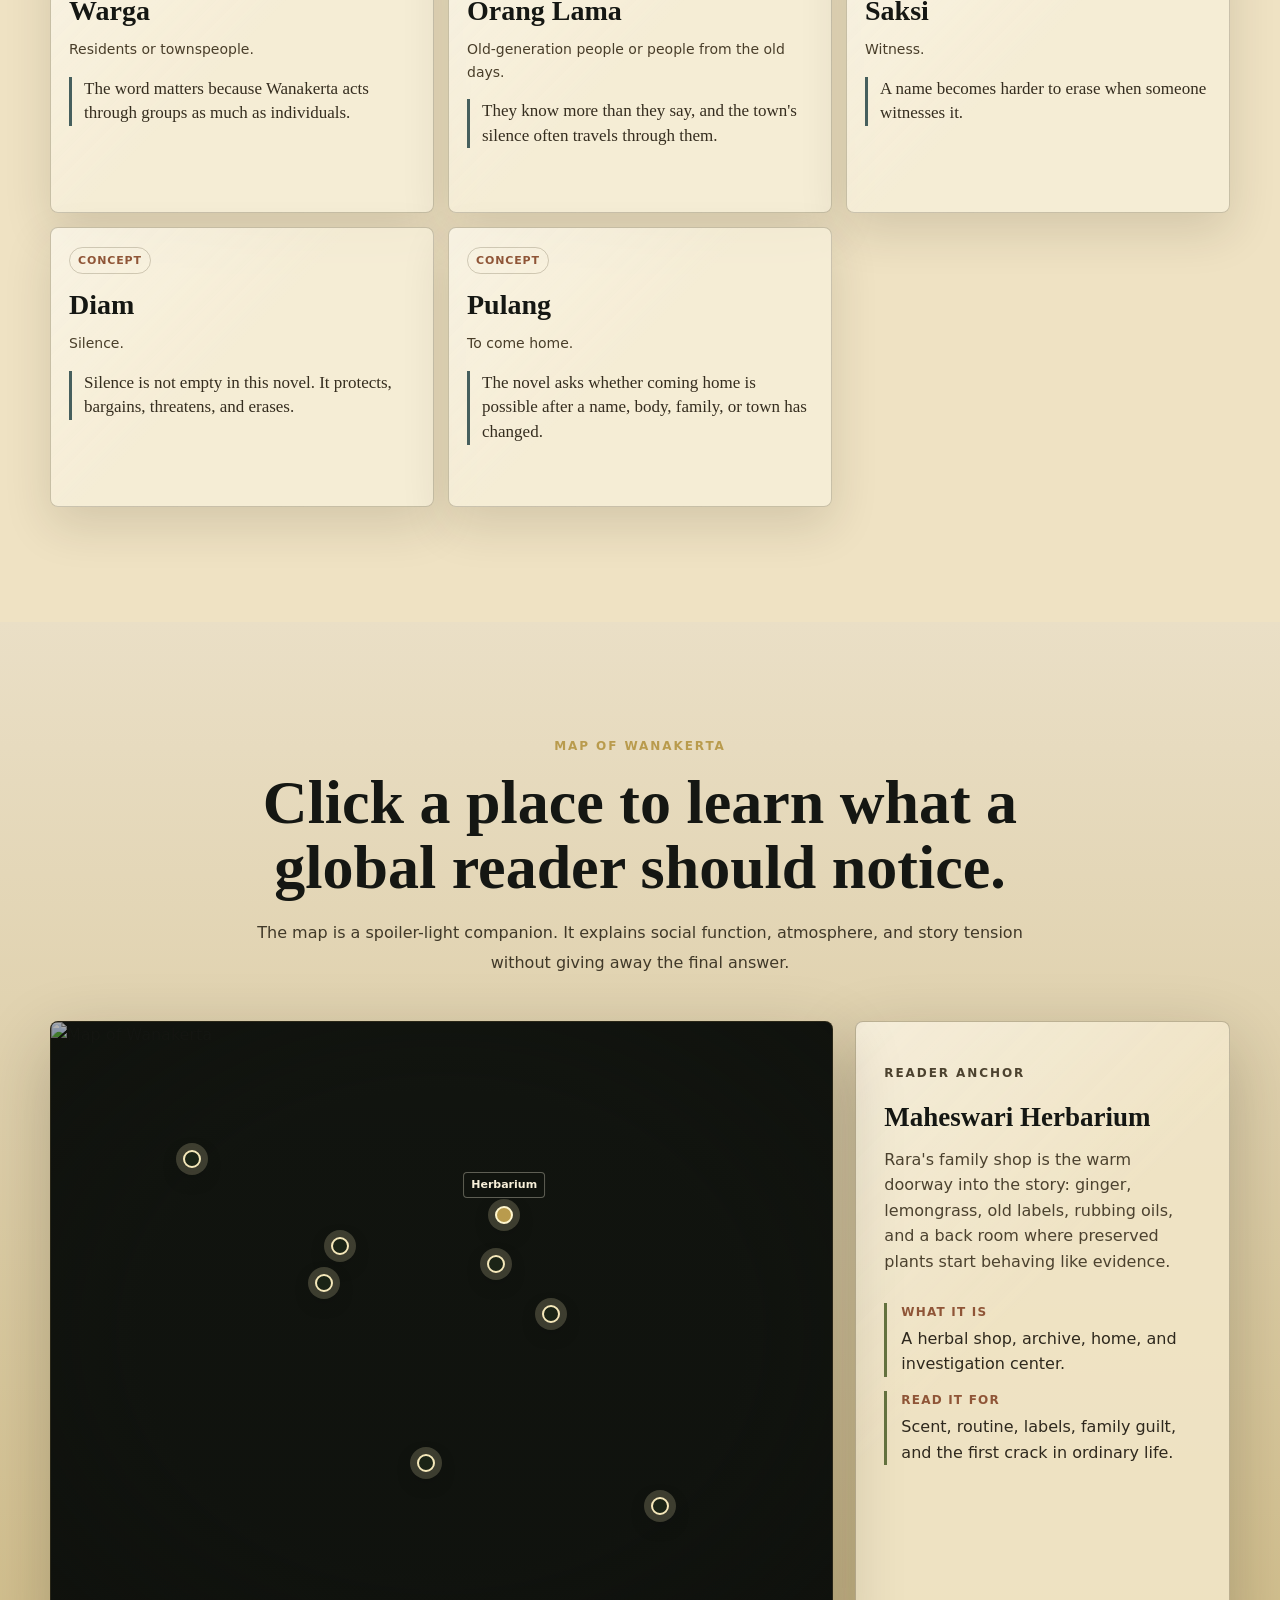
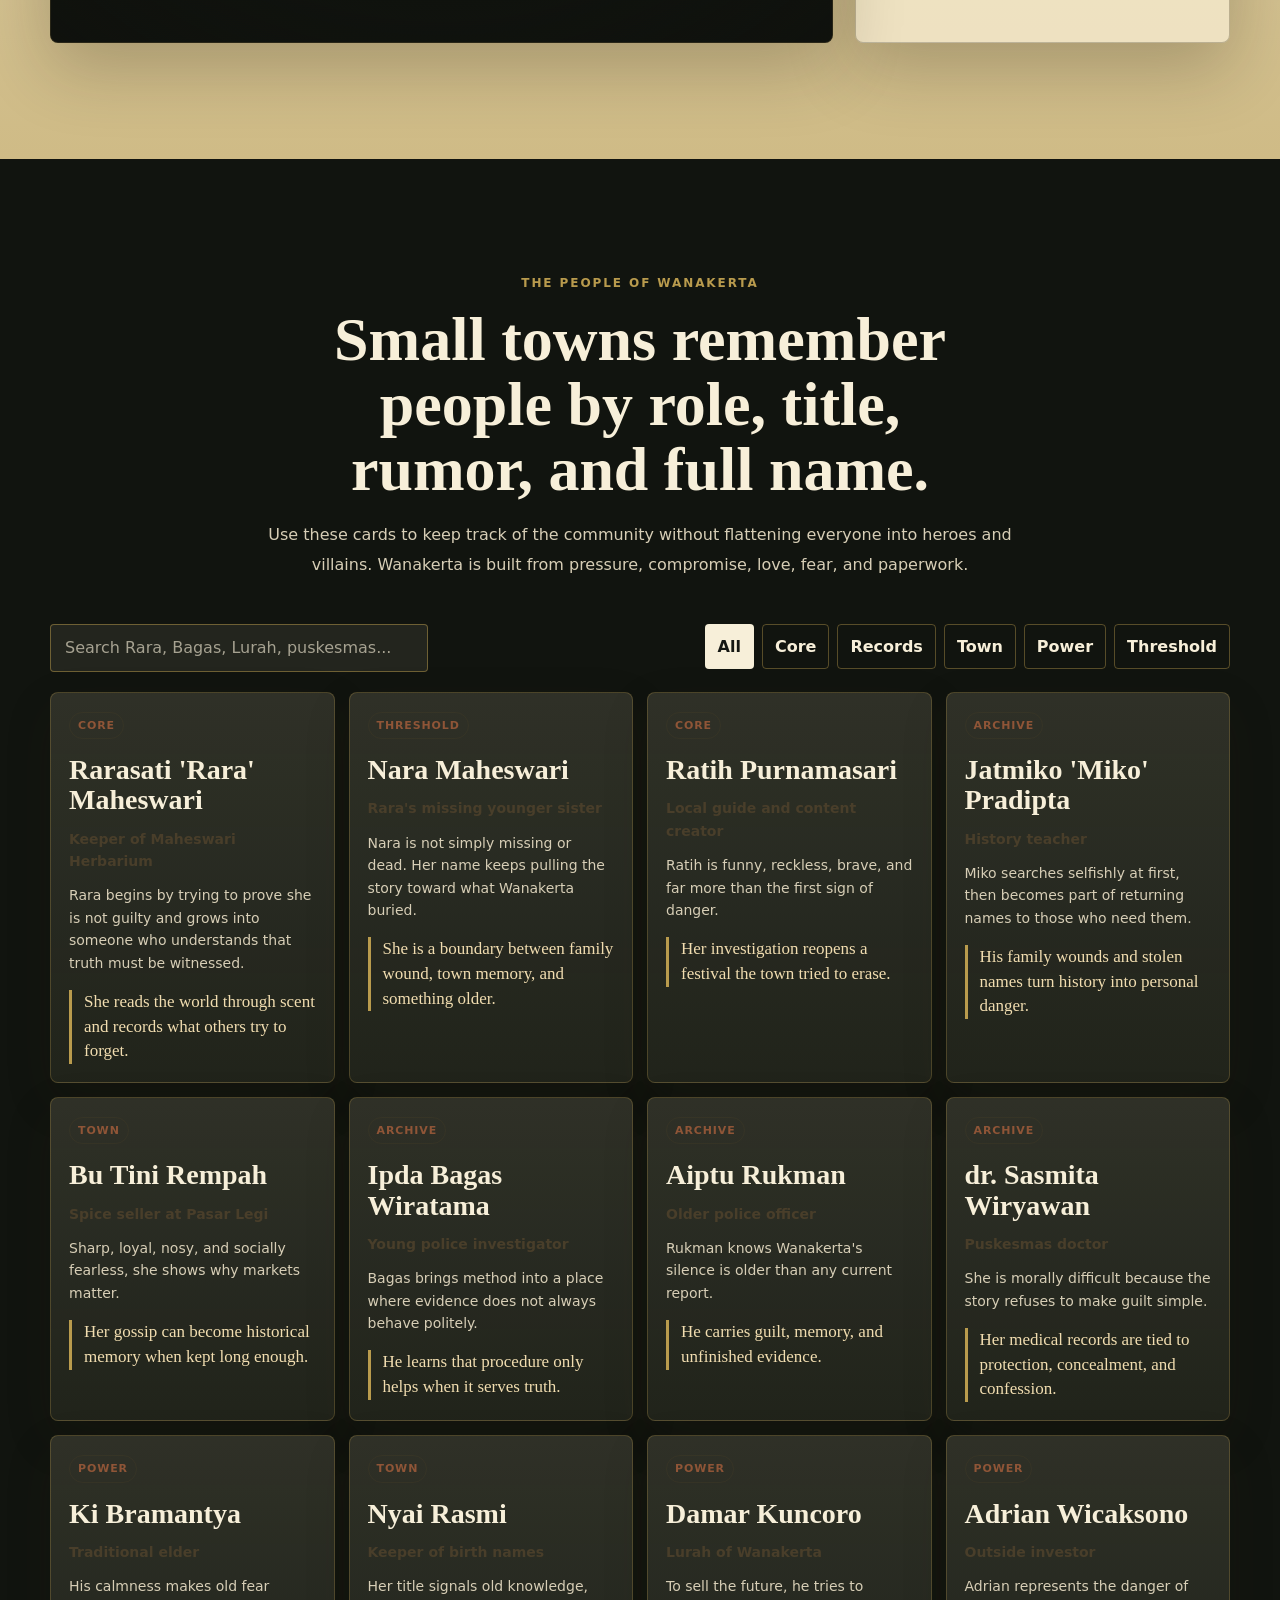
==== commit 56a2ce0c: "Add Rantak cross-promo to English page Adds global reader path from Herbarium to Rantak Marunuang." ====
--- a/en/index.html
+++ b/en/index.html
@@ -47,6 +47,7 @@
         <a href="#people">People</a>
         <a href="#field-guide">Field Guide</a>
         <a href="#social">Social</a>
+        <a href="../rantak/en/">Rantak</a>
         <a href="../">Bahasa Indonesia</a>
         <a href="#buy" class="nav-cta">Buy Links</a>
       </nav>
@@ -551,6 +552,24 @@
         </div>
       </section>
 
+      <section class="next-novel-section section-pad">
+        <div class="next-novel-panel">
+          <div>
+            <p class="eyebrow">Next Marchelyn Mystery</p>
+            <h2>After Wanakerta, follow the bridge into Rantak Marunuang.</h2>
+            <p>
+              If you like archives, erased names, and a town that knows when to stop talking, the
+              second novel opens a different world: a highland nagari, a ritual route, boundary
+              stones, and a curse that has to be tested as human design.
+            </p>
+          </div>
+          <div class="next-novel-actions">
+            <a class="button button-gold" href="../rantak/en/">Open Rantak Companion</a>
+            <a class="button button-dark" href="../rantak/">Bahasa Indonesia</a>
+          </div>
+        </div>
+      </section>
+
       <section class="social-section section-pad" id="social">
         <div class="social-panel">
           <div>
@@ -580,6 +599,7 @@
         <a href="../">Bahasa Indonesia</a>
         <a href="https://www.amazon.com/dp/B0H15GX229" target="_blank" rel="noreferrer">Amazon Kindle</a>
         <a href="https://play.google.com/store/books/details?id=X13jEQAAQBAJ" target="_blank" rel="noreferrer">Google Play Books</a>
+        <a href="../rantak/en/">Rantak Marunuang</a>
         <a href="https://lynk.id/marchelyn" target="_blank" rel="noreferrer">lynk.id/marchelyn</a>
         <a href="https://www.instagram.com/marchelyn.id/" target="_blank" rel="noreferrer">Instagram</a>
       </div>
--- a/styles.css
+++ b/styles.css
@@ -212,6 +212,167 @@
   background: var(--paper-light);
 }
 
+.marchelyn-gate {
+  position: relative;
+  min-height: 100svh;
+  display: grid;
+  align-items: center;
+  overflow: hidden;
+  isolation: isolate;
+  padding: 105px 20px 44px;
+  background: #090805;
+  color: var(--paper-light);
+}
+
+.gate-backdrop {
+  position: absolute;
+  inset: 0;
+  z-index: -3;
+  display: grid;
+  grid-template-columns: 1fr 1fr;
+}
+
+.gate-image {
+  min-width: 0;
+  background-position: center;
+  background-size: cover;
+  filter: saturate(0.9) contrast(1.04);
+}
+
+.gate-herbarium {
+  background-image: linear-gradient(rgba(12, 13, 8, 0.3), rgba(12, 13, 8, 0.86)), url("assets/banner-herbarium.png");
+}
+
+.gate-rantak {
+  background-image: linear-gradient(rgba(12, 7, 4, 0.24), rgba(12, 7, 4, 0.88)), url("assets/rantak/banner-rantak.jpg");
+}
+
+.marchelyn-gate::before {
+  content: "";
+  position: absolute;
+  inset: 0;
+  z-index: -2;
+  background:
+    radial-gradient(circle at 50% 34%, rgba(185, 155, 77, 0.22), transparent 26rem),
+    linear-gradient(90deg, rgba(9, 8, 5, 0.92), rgba(9, 8, 5, 0.48) 50%, rgba(9, 8, 5, 0.92));
+}
+
+.marchelyn-gate::after {
+  content: "";
+  position: absolute;
+  inset: 0;
+  z-index: -1;
+  pointer-events: none;
+  background:
+    linear-gradient(rgba(255, 255, 255, 0.025) 1px, transparent 1px),
+    linear-gradient(90deg, rgba(255, 255, 255, 0.018) 1px, transparent 1px);
+  background-size: 110px 110px;
+  mask-image: linear-gradient(180deg, transparent, #000 12%, #000 88%, transparent);
+}
+
+.gate-content {
+  width: min(100%, var(--max));
+  margin: 0 auto;
+}
+
+.gate-content h1 {
+  width: min(100%, 760px);
+  margin: 0;
+  font-family: Georgia, "Times New Roman", serif;
+  color: #fff1c8;
+  font-size: clamp(42px, 6.2vw, 78px);
+  line-height: 0.98;
+  letter-spacing: 0;
+  text-shadow: 0 20px 60px rgba(0, 0, 0, 0.54);
+}
+
+.gate-content > p {
+  width: min(100%, 680px);
+  margin: 16px 0 0;
+  color: rgba(247, 239, 217, 0.84);
+  font-size: clamp(16px, 1.45vw, 18px);
+  line-height: 1.62;
+}
+
+.gate-worlds {
+  display: grid;
+  grid-template-columns: repeat(2, minmax(0, 1fr));
+  gap: 14px;
+  margin-top: 22px;
+}
+
+.gate-card {
+  min-height: 210px;
+  display: flex;
+  flex-direction: column;
+  justify-content: flex-end;
+  gap: 12px;
+  position: relative;
+  overflow: hidden;
+  border: 1px solid rgba(247, 239, 217, 0.2);
+  border-radius: 6px;
+  padding: clamp(22px, 3vw, 34px);
+  text-decoration: none;
+  background-position: center;
+  background-size: cover;
+  box-shadow: 0 24px 80px rgba(0, 0, 0, 0.28);
+  transition: transform 220ms ease, border-color 220ms ease;
+}
+
+.gate-card::before {
+  content: "";
+  position: absolute;
+  inset: 0;
+  background: linear-gradient(180deg, transparent 0%, rgba(0, 0, 0, 0.78) 68%);
+}
+
+.gate-card > * {
+  position: relative;
+  z-index: 1;
+}
+
+.gate-card:hover {
+  transform: translateY(-4px);
+  border-color: rgba(185, 155, 77, 0.74);
+}
+
+.gate-card-herbarium {
+  background-image: url("assets/banner-herbarium.png");
+}
+
+.gate-card-rantak {
+  background-image: url("assets/rantak/banner-rantak.jpg");
+}
+
+.gate-card span {
+  color: var(--paper-deep);
+  font-size: 12px;
+  font-weight: 950;
+  text-transform: uppercase;
+  letter-spacing: 0.16em;
+}
+
+.gate-card strong {
+  width: min(100%, 620px);
+  color: #fff1c8;
+  font-family: Georgia, "Times New Roman", serif;
+  font-size: clamp(25px, 3vw, 42px);
+  line-height: 1;
+}
+
+.gate-card em {
+  color: rgba(247, 239, 217, 0.82);
+  font-style: normal;
+  line-height: 1.65;
+}
+
+.gate-actions {
+  display: flex;
+  flex-wrap: wrap;
+  gap: 10px;
+  margin-top: 22px;
+}
+
 .hero {
   position: relative;
   min-height: 90vh;
@@ -1338,6 +1499,45 @@
   line-height: 1.55;
 }
 
+.next-novel-section {
+  background:
+    linear-gradient(90deg, rgba(8, 7, 5, 0.84), rgba(18, 10, 7, 0.68)),
+    url("assets/rantak/banner-rantak.jpg") center / cover;
+  color: var(--paper-light);
+}
+
+.next-novel-panel {
+  width: min(100% - 32px, var(--max));
+  margin: 0 auto;
+  display: grid;
+  grid-template-columns: minmax(0, 0.95fr) minmax(260px, 0.48fr);
+  gap: 24px;
+  align-items: center;
+  border: 1px solid rgba(185, 155, 77, 0.42);
+  background: rgba(8, 7, 5, 0.76);
+  box-shadow: 0 26px 80px rgba(0, 0, 0, 0.38);
+  padding: clamp(24px, 4vw, 46px);
+}
+
+.next-novel-panel h2 {
+  margin: 0;
+  color: #fff1c8;
+  font-family: Georgia, "Times New Roman", serif;
+  font-size: clamp(34px, 6vw, 72px);
+  line-height: 0.98;
+  letter-spacing: 0;
+}
+
+.next-novel-panel p {
+  color: rgba(247, 239, 217, 0.84);
+  line-height: 1.8;
+}
+
+.next-novel-actions {
+  display: grid;
+  gap: 10px;
+}
+
 .social-section {
   background:
     radial-gradient(circle at 14% 0%, rgba(70, 95, 93, 0.2), transparent 34%),
@@ -1562,7 +1762,8 @@
 
   .map-layout,
   .archive-grid,
-  .sound-section {
+  .sound-section,
+  .next-novel-panel {
     grid-template-columns: 1fr;
   }
 
@@ -1576,6 +1777,19 @@
 }
 
 @media (max-width: 820px) {
+  .gate-backdrop,
+  .gate-worlds {
+    grid-template-columns: 1fr;
+  }
+
+  .marchelyn-gate {
+    padding-top: 112px;
+  }
+
+  .gate-card {
+    min-height: 240px;
+  }
+
   .site-header {
     align-items: flex-start;
   }
